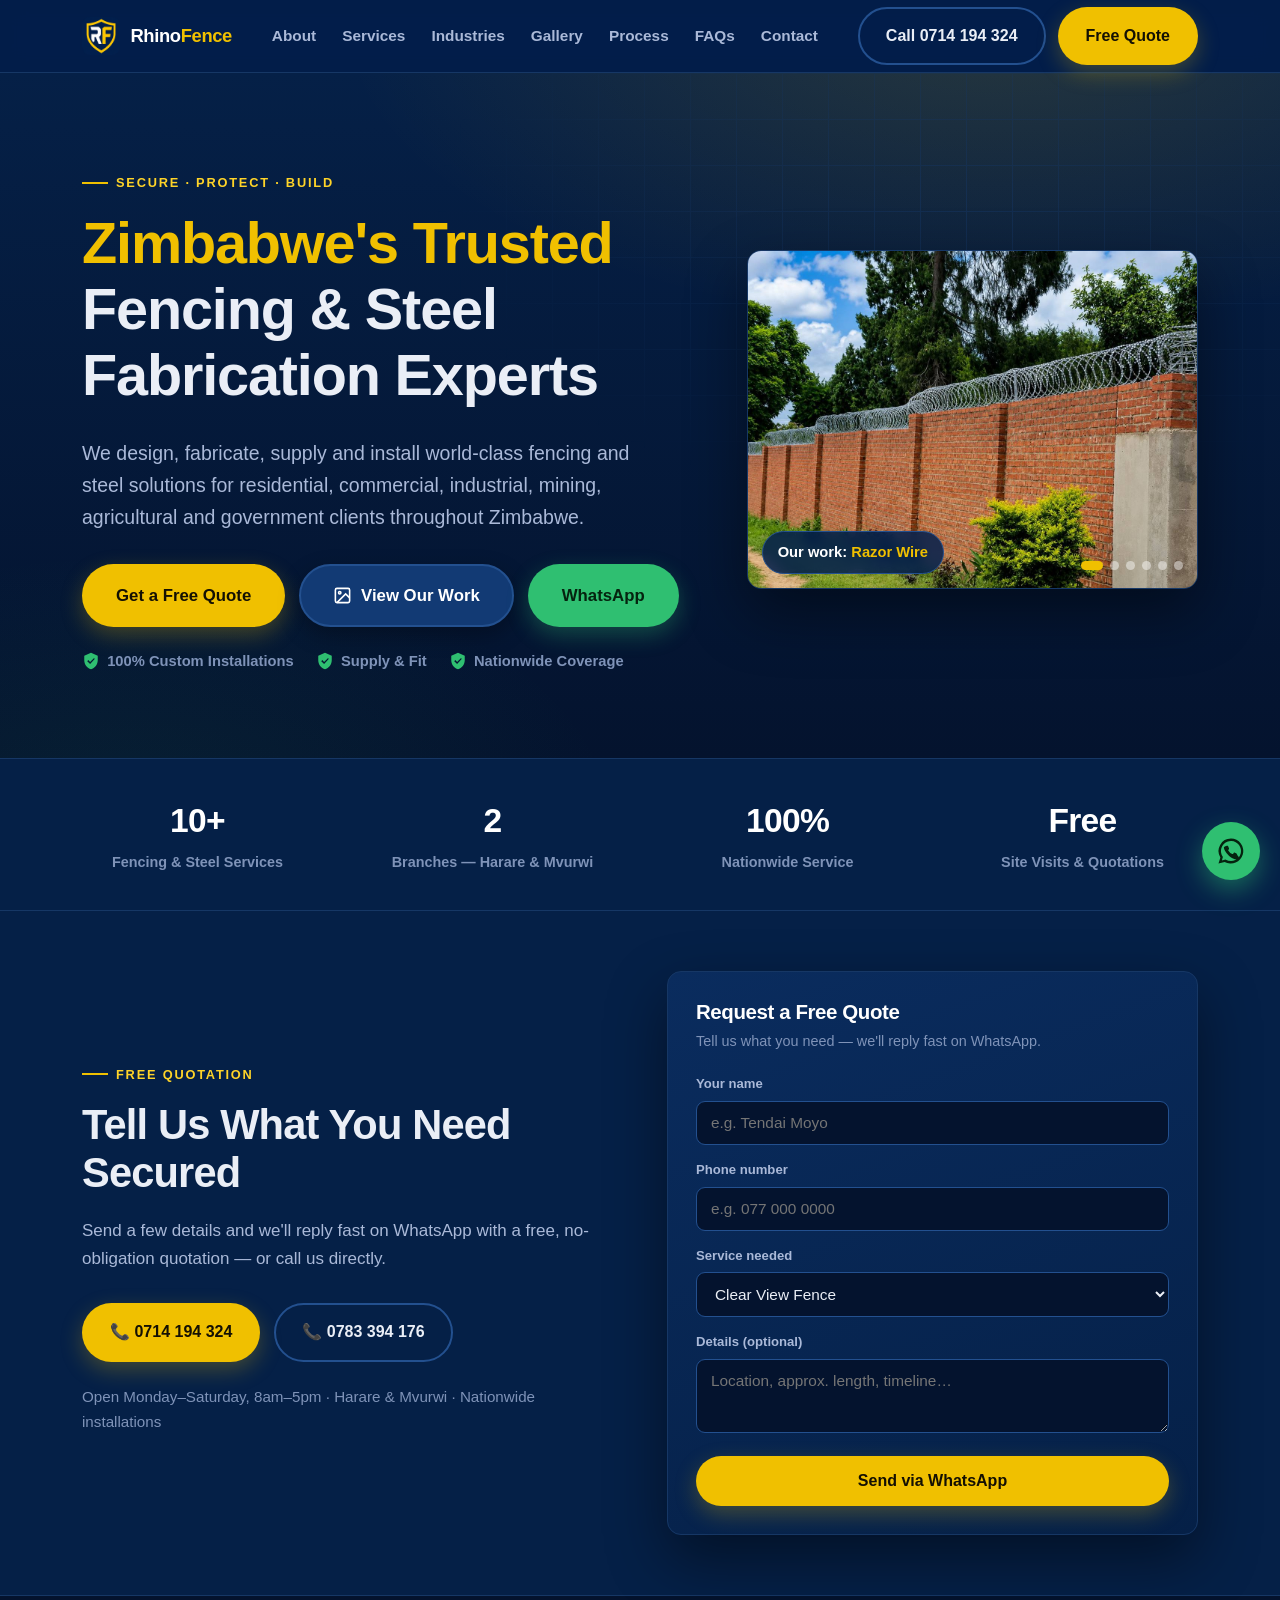
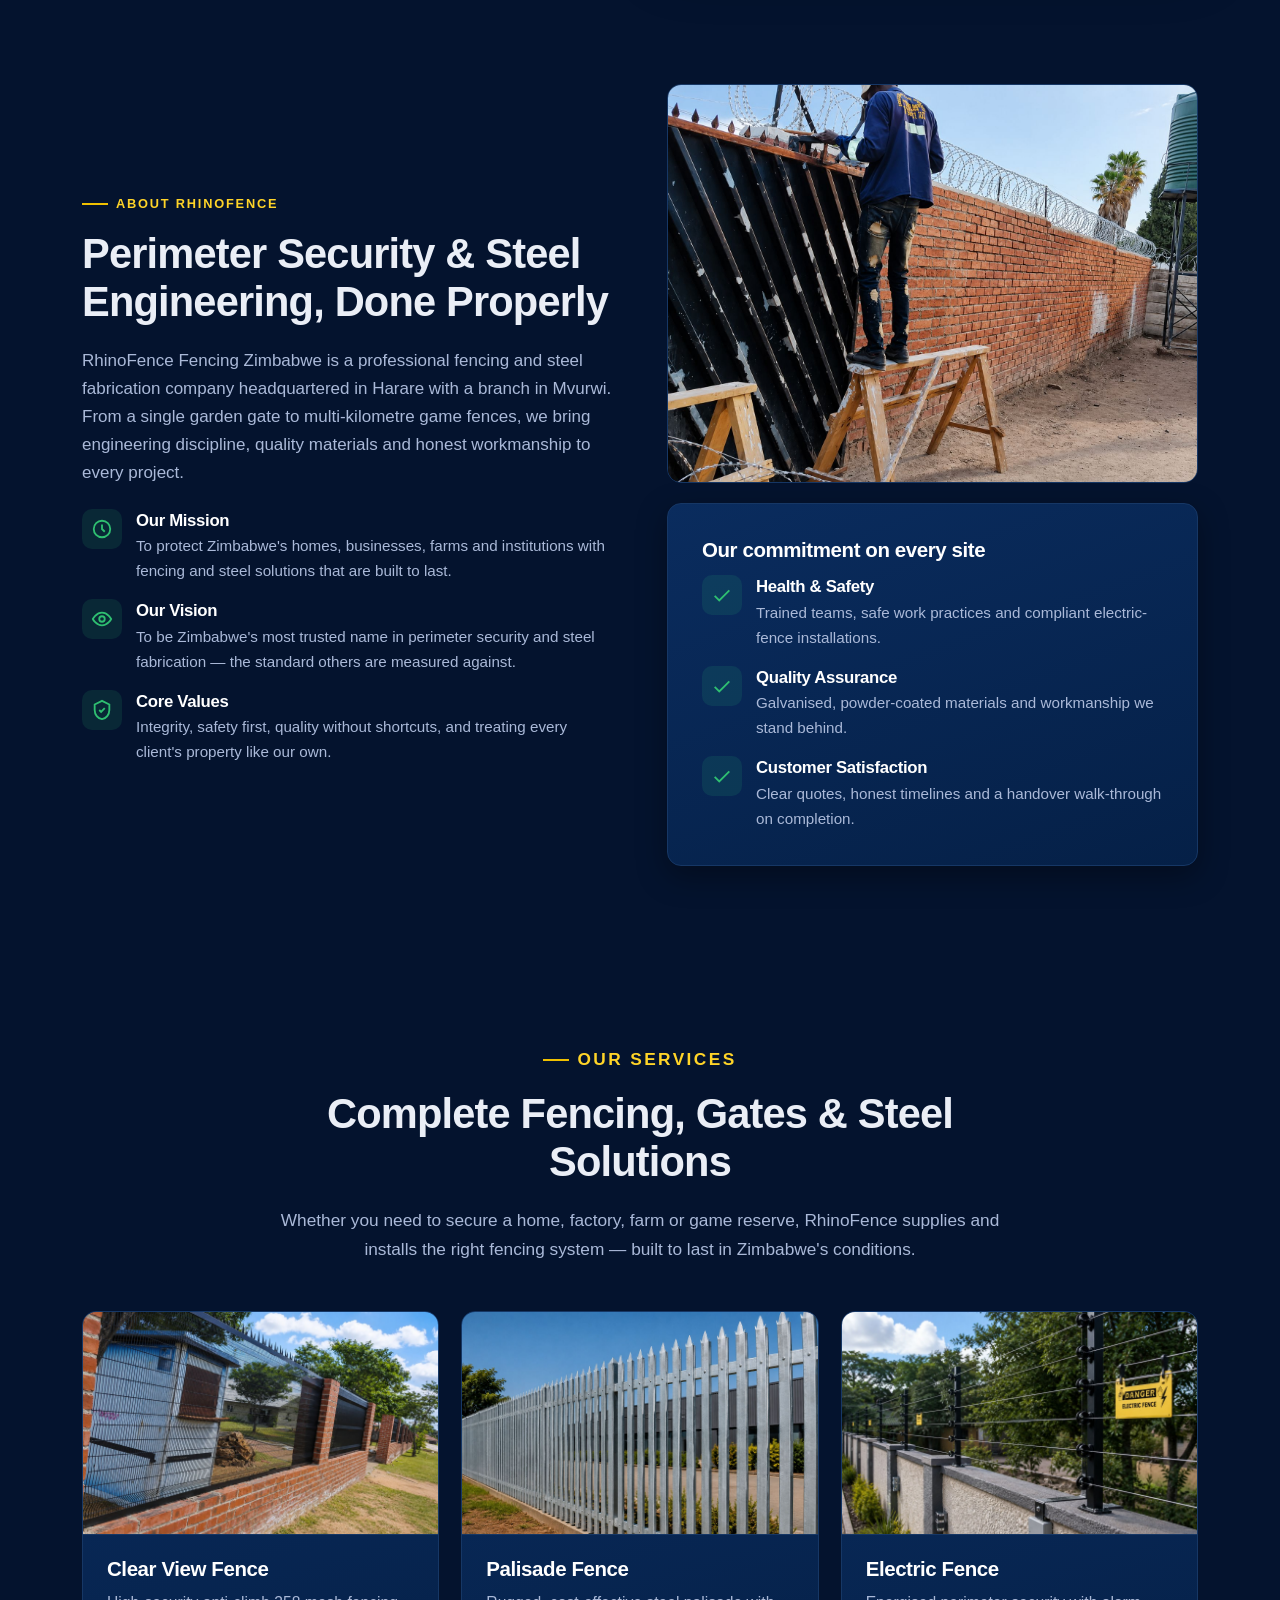
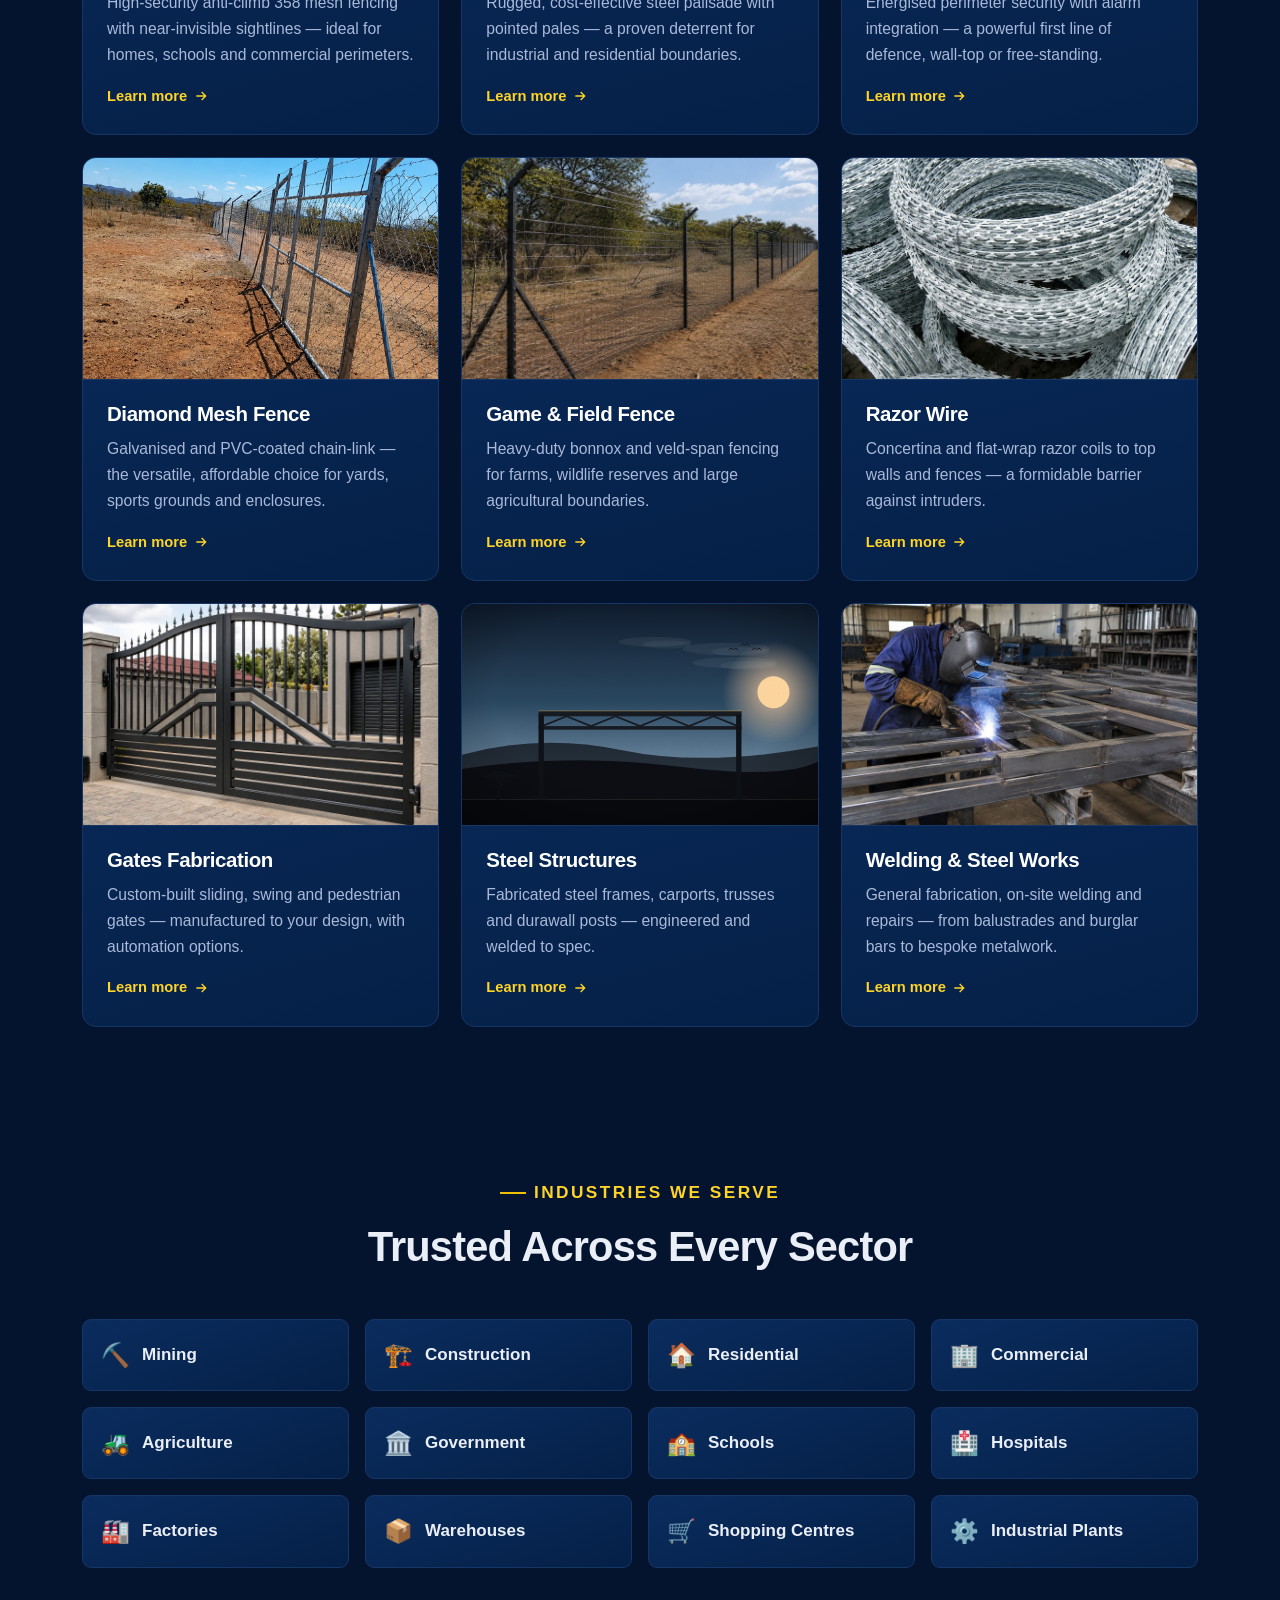
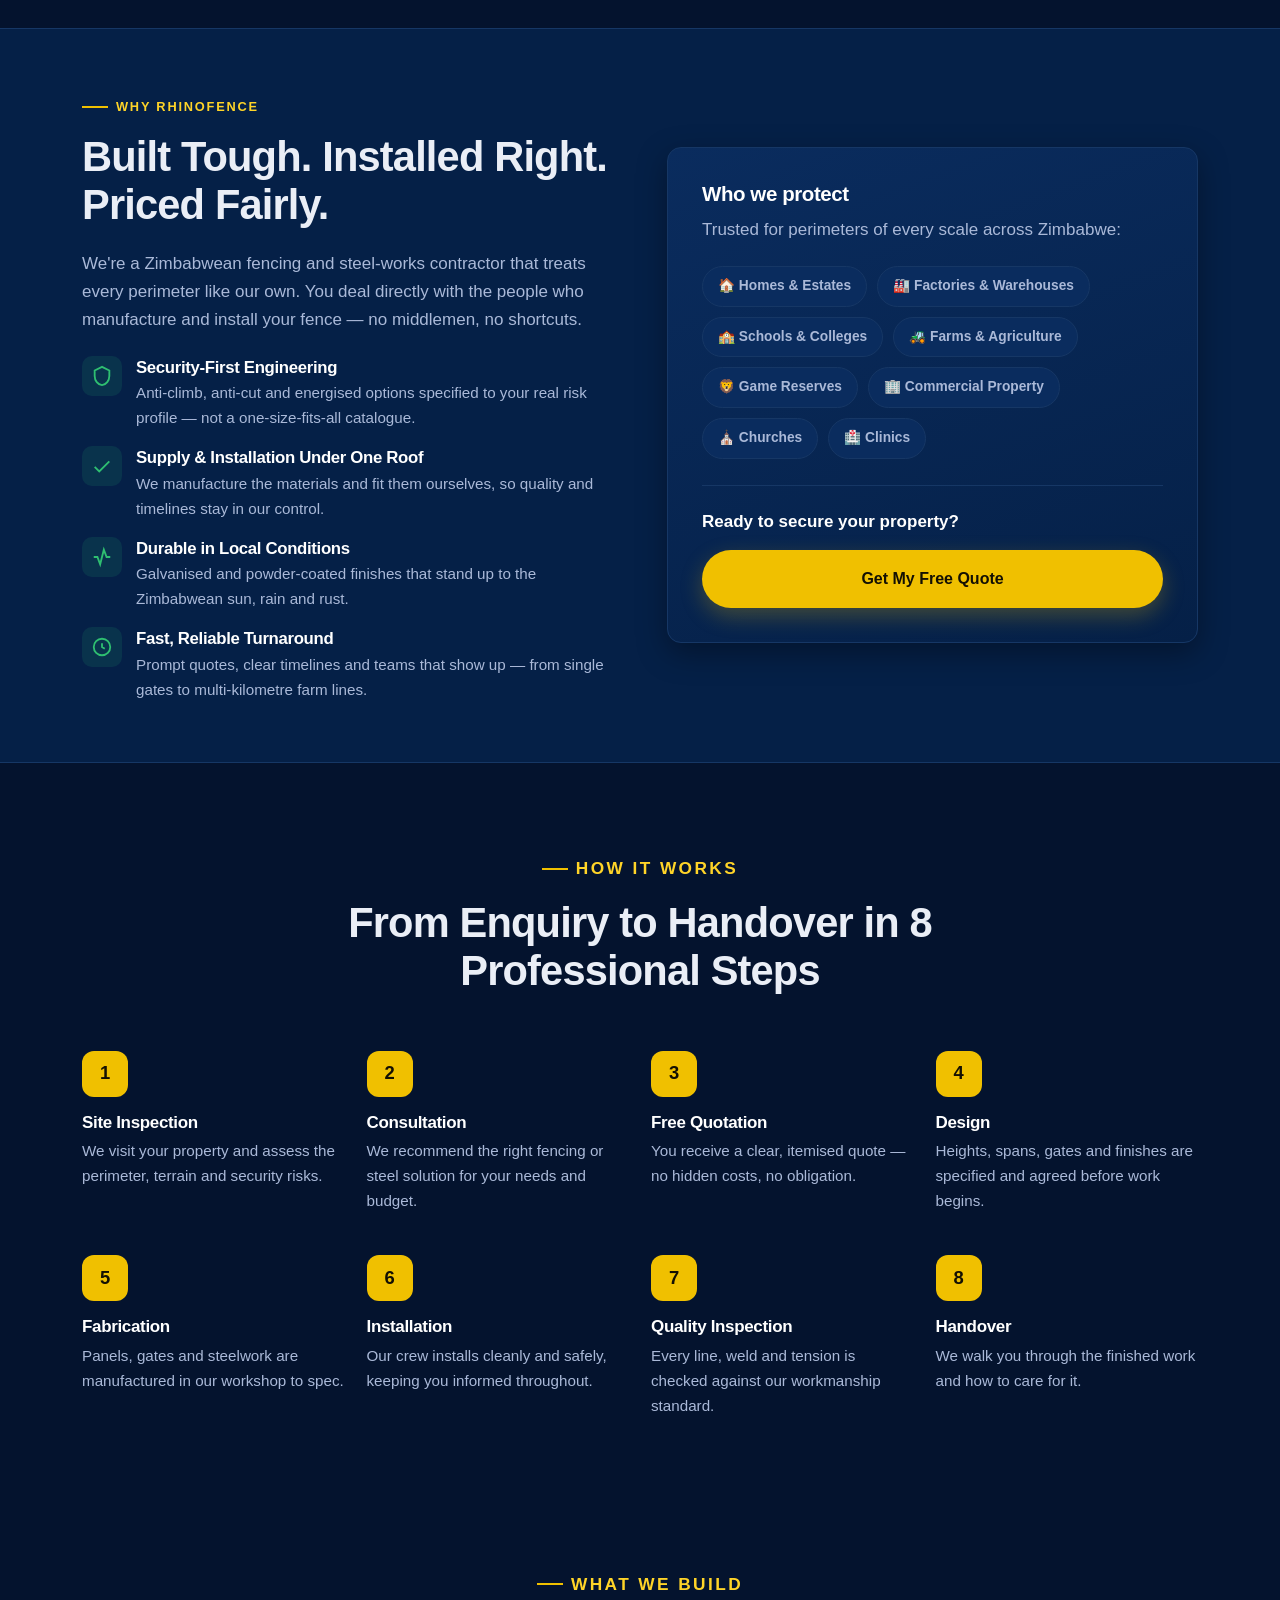
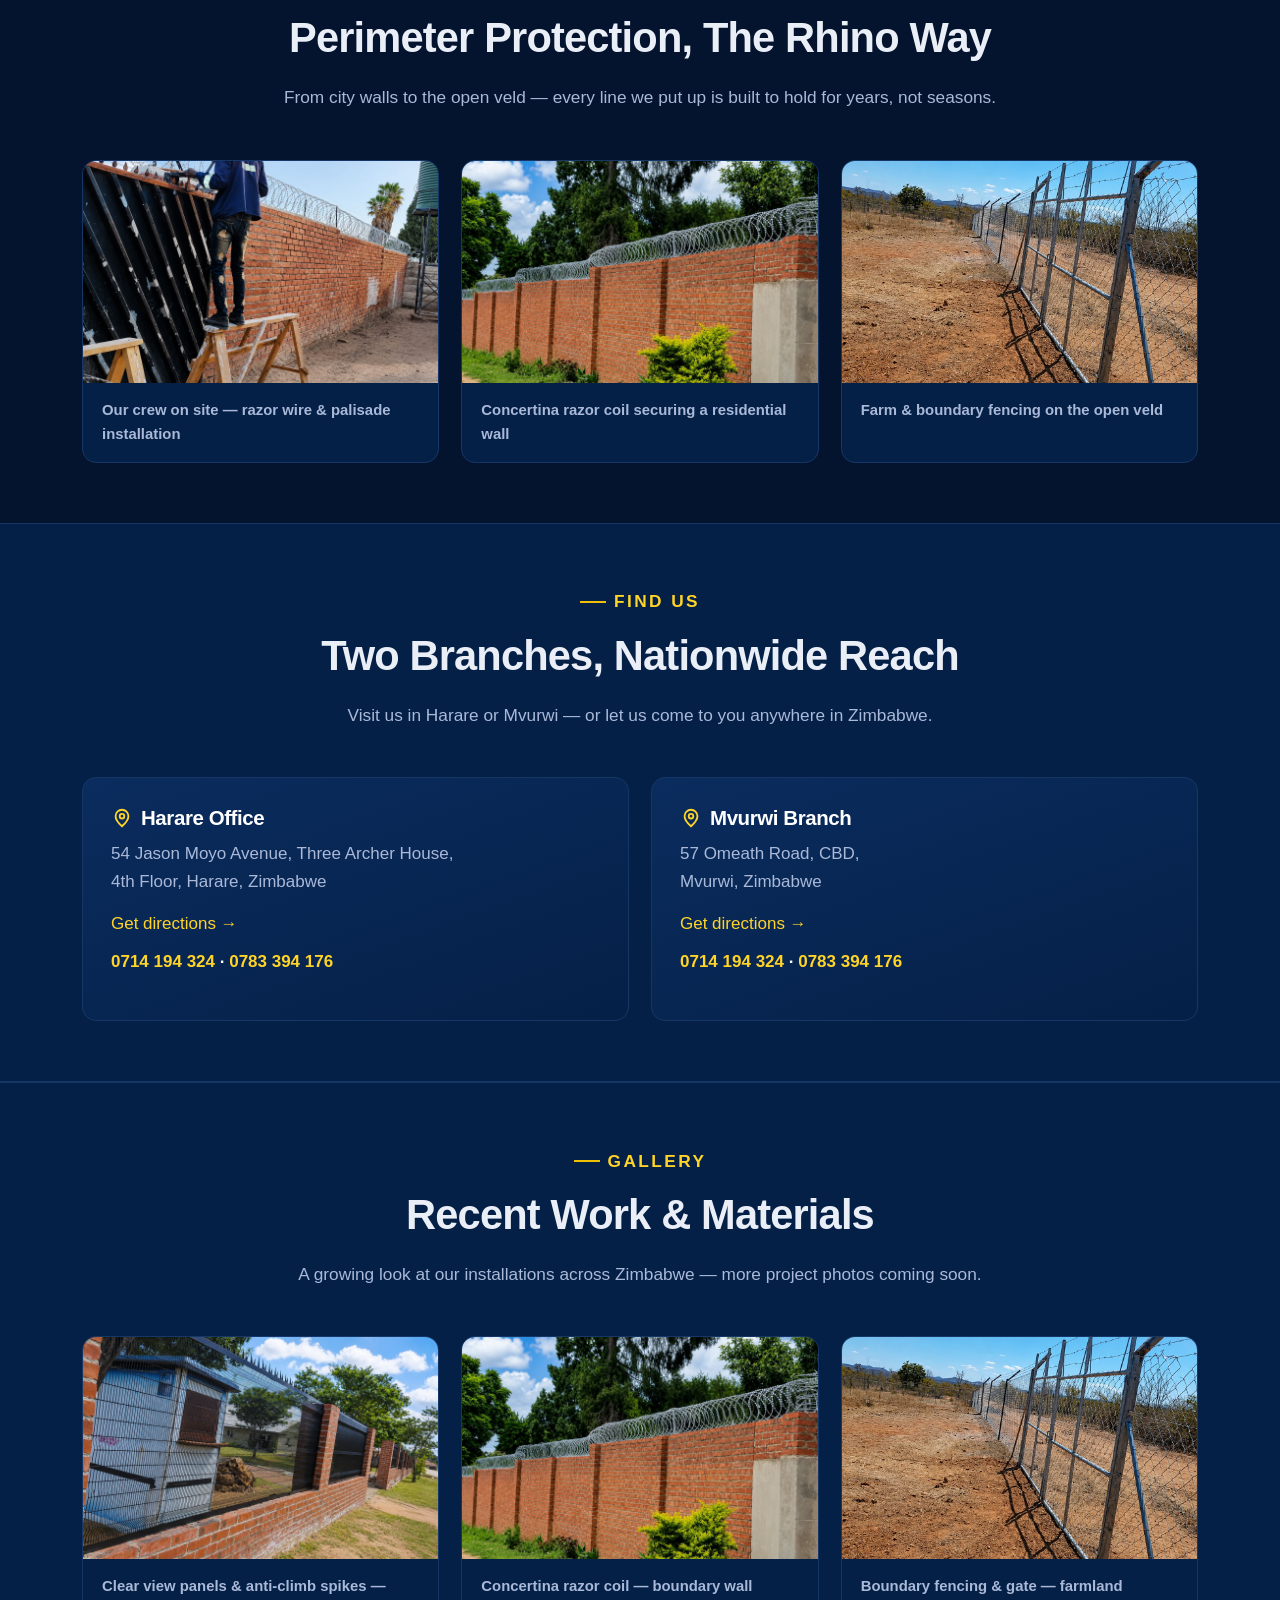
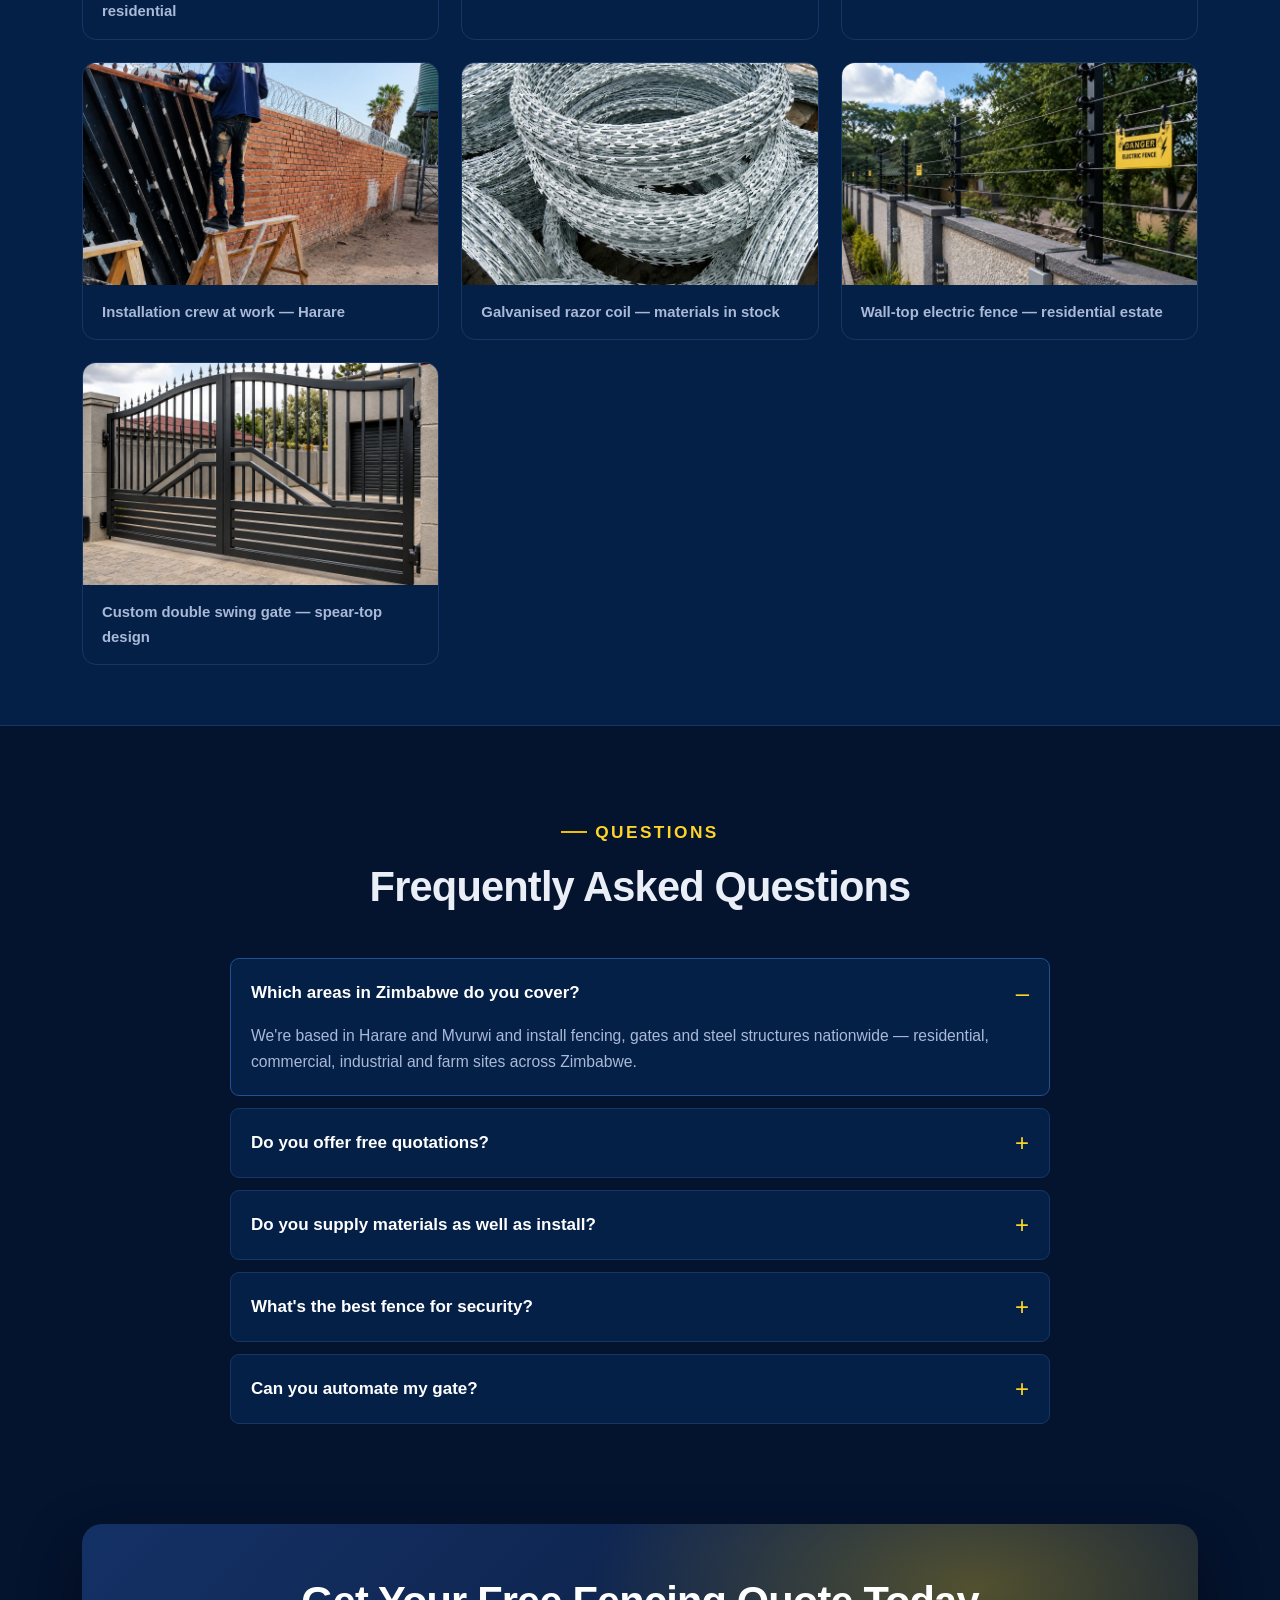
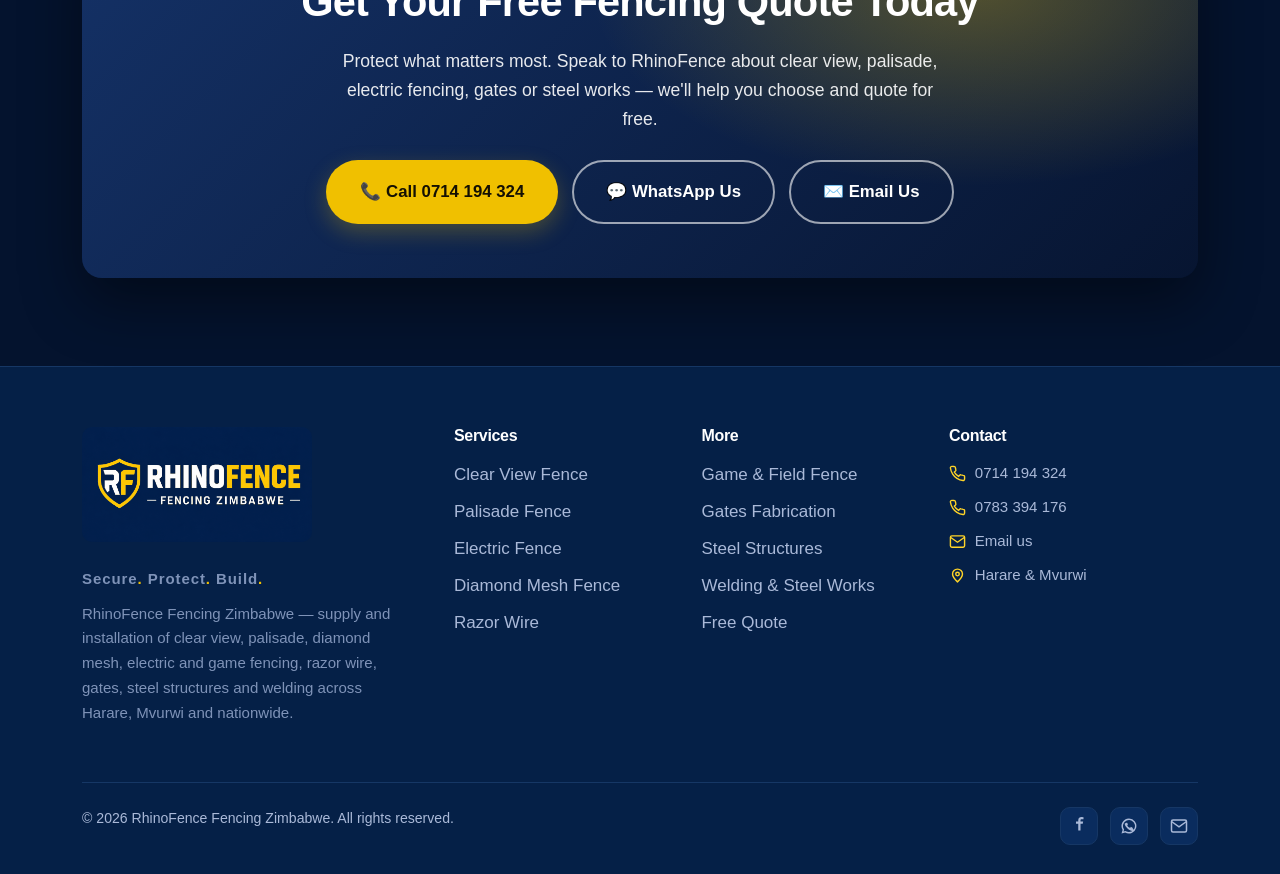
==== index.html @ a5e6a62c "Add Google Search Console verification meta tag Added Google Search Console verification meta tag." ====
<!DOCTYPE html>
<html lang="en">
<head>
<meta charset="utf-8">
<meta name="viewport" content="width=device-width, initial-scale=1">
  <!-- Google Search Console Verification -->
    <meta name="google-site-verification" content="VT709e-QjHFBOsOX7p2VowrBxHjDzdUEajk3Qvo1pLU" />
<meta name="theme-color" content="#081124">

<title>RhinoFence Fencing Zimbabwe | Clear View, Palisade &amp; Electric Fencing Harare</title>
<meta name="description" content="RhinoFence Fencing Zimbabwe supplies and installs clear view, palisade, diamond mesh, electric &amp; game fencing, razor wire, gates and steel structures in Harare, Mvurwi &amp; nationwide. Get a free quote — call 0714 194 324.">
<meta name="keywords" content="fencing Zimbabwe, clear view fence Harare, palisade fence, electric fence Zimbabwe, diamond mesh fence, razor wire, game fence, gates fabrication, steel structures, welding Harare, Mvurwi fencing">
<meta name="author" content="RhinoFence Fencing Zimbabwe">
<meta name="robots" content="index, follow, max-image-preview:large">
<link rel="canonical" href="https://rhinofencezimbabwe.co.zw/">

<!-- Open Graph -->
<meta property="og:type" content="website">
<meta property="og:site_name" content="RhinoFence Fencing Zimbabwe">
<meta property="og:title" content="RhinoFence Fencing Zimbabwe | Clear View, Palisade &amp; Electric Fencing">
<meta property="og:description" content="Durable, professionally installed fencing across Zimbabwe — clear view, palisade, diamond mesh, electric fences, razor wire, gates &amp; steel works. Free quotes.">
<meta property="og:url" content="https://rhinofencezimbabwe.co.zw/">
<meta property="og:locale" content="en_ZW">
<meta property="og:image" content="https://rhinofencezimbabwe.co.zw/assets/social-card.svg">
<meta property="og:image:alt" content="RhinoFence Fencing Zimbabwe">

<!-- Twitter -->
<meta name="twitter:card" content="summary_large_image">
<meta name="twitter:title" content="RhinoFence Fencing Zimbabwe">
<meta name="twitter:description" content="Clear view, palisade, diamond mesh, electric fencing, razor wire, gates &amp; steel structures. Harare · Mvurwi · Nationwide. Free quotes.">
<meta name="twitter:image" content="https://rhinofencezimbabwe.co.zw/assets/social-card.svg">

<link rel="icon" href="/assets/brand/icon-192.png" type="image/png">
<link rel="apple-touch-icon" href="/assets/brand/icon-192.png">
<link rel="preload" href="/assets/photos/hero/razor-wire-boundary-wall.jpg" as="image">
<link rel="manifest" href="/site.webmanifest">
<link rel="preload" href="/assets/styles.css?v=8" as="style">
<link rel="stylesheet" href="/assets/styles.css?v=8">

<!-- Structured data: LocalBusiness -->
<script type="application/ld+json">
{
  "@context": "https://schema.org",
  "@type": "GeneralContractor",
  "@id": "https://rhinofencezimbabwe.co.zw/#business",
  "name": "RhinoFence Fencing Zimbabwe",
  "alternateName": "RhinoFence Fencing & Steel Works",
  "url": "https://rhinofencezimbabwe.co.zw/",
  "image": "https://rhinofencezimbabwe.co.zw/assets/social-card.svg",
  "logo": "https://rhinofencezimbabwe.co.zw/assets/brand/logo-full.png",
  "description": "Fencing contractor supplying and installing clear view, palisade, diamond mesh, field, electric and game fencing, razor wire, gates, steel structures and welding across Zimbabwe.",
  "email": "rhinofencefencingzimbabwe01@gmail.com",
  "telephone": "+263714194324",
  "priceRange": "$$",
  "areaServed": [
    { "@type": "Country", "name": "Zimbabwe" },
    { "@type": "City", "name": "Harare" },
    { "@type": "City", "name": "Mvurwi" }
  ],
  "currenciesAccepted": "USD, ZWL",
  "sameAs": [ "https://www.facebook.com/share/1DCCPf2GQW/" ],
  "contactPoint": [{
    "@type": "ContactPoint",
    "telephone": "+263714194324",
    "contactType": "sales",
    "areaServed": "ZW",
    "availableLanguage": ["en", "sn"]
  }],
  "location": [
    {
      "@type": "Place",
      "name": "RhinoFence — Harare Office",
      "address": {
        "@type": "PostalAddress",
        "streetAddress": "54 Jason Moyo, Three Archer House, 4th Floor",
        "addressLocality": "Harare",
        "addressCountry": "ZW"
      }
    },
    {
      "@type": "Place",
      "name": "RhinoFence — Mvurwi Branch",
      "address": {
        "@type": "PostalAddress",
        "streetAddress": "57 Omeath Road, CBD",
        "addressLocality": "Mvurwi",
        "addressCountry": "ZW"
      }
    }
  ],
  "openingHoursSpecification": [{
    "@type": "OpeningHoursSpecification",
    "dayOfWeek": ["Monday","Tuesday","Wednesday","Thursday","Friday","Saturday"],
    "opens": "08:00",
    "closes": "17:00"
  }],
  "makesOffer": [
    { "@type": "Offer", "itemOffered": { "@type": "Service", "name": "Clear View Fence" } },
    { "@type": "Offer", "itemOffered": { "@type": "Service", "name": "Palisade Fence" } },
    { "@type": "Offer", "itemOffered": { "@type": "Service", "name": "Diamond Mesh Fence" } },
    { "@type": "Offer", "itemOffered": { "@type": "Service", "name": "Field Fence" } },
    { "@type": "Offer", "itemOffered": { "@type": "Service", "name": "Electric Fence" } },
    { "@type": "Offer", "itemOffered": { "@type": "Service", "name": "Gates Fabrication" } },
    { "@type": "Offer", "itemOffered": { "@type": "Service", "name": "Game Fence" } },
    { "@type": "Offer", "itemOffered": { "@type": "Service", "name": "Razor Wire" } },
    { "@type": "Offer", "itemOffered": { "@type": "Service", "name": "Steel Structures" } },
    { "@type": "Offer", "itemOffered": { "@type": "Service", "name": "Welding & Steel Works" } }
  ]
}
</script>
<!-- Structured data: FAQ -->
<script type="application/ld+json">
{
  "@context": "https://schema.org",
  "@type": "FAQPage",
  "mainEntity": [
    {
      "@type": "Question",
      "name": "Which areas in Zimbabwe does RhinoFence cover?",
      "acceptedAnswer": { "@type": "Answer", "text": "We are based in Harare and Mvurwi and install fencing, gates and steel structures nationwide across Zimbabwe, including residential, commercial, industrial and farm sites." }
    },
    {
      "@type": "Question",
      "name": "Do you offer free quotations?",
      "acceptedAnswer": { "@type": "Answer", "text": "Yes. We provide free, no-obligation site assessments and quotations. Call 0714 194 324 or 0783 394 176, or send your details through our online quote form and WhatsApp." }
    },
    {
      "@type": "Question",
      "name": "What types of fencing do you supply and install?",
      "acceptedAnswer": { "@type": "Answer", "text": "Clear view fencing, palisade fencing, diamond mesh, field fencing, electric fencing, game fencing and razor wire, plus custom gate fabrication, steel structures and general welding and steel works." }
    },
    {
      "@type": "Question",
      "name": "Do you both supply materials and install?",
      "acceptedAnswer": { "@type": "Answer", "text": "Yes. RhinoFence is a full-service contractor — we manufacture and supply fencing materials and gates, and our teams handle professional installation from start to finish." }
    }
  ]
}
</script>
</head>
<body>

<!-- ============ HEADER ============ -->
<header class="site-header">
  <div class="container nav">
    <a class="brand" href="/" aria-label="RhinoFence Fencing Zimbabwe home">
      <img src="/assets/brand/icon-192.png" width="38" height="38" alt="" aria-hidden="true">
      <span>Rhino<b>Fence</b></span>
    </a>
    <nav aria-label="Primary">
      <ul class="nav-links" id="menu">
        <li><a href="#about">About</a></li>
        <li><a href="#services">Services</a></li>
        <li><a href="#industries">Industries</a></li>
        <li><a href="#gallery">Gallery</a></li>
        <li><a href="#process">Process</a></li>
        <li><a href="#faq">FAQs</a></li>
        <li><a href="#contact">Contact</a></li>
      </ul>
    </nav>
    <div class="nav-cta">
      <a class="btn btn--ghost" href="tel:+263714194324">Call 0714 194 324</a>
      <a class="btn btn--primary" href="#quote">Free Quote</a>
      <button class="nav-toggle" aria-label="Toggle menu" aria-controls="menu" aria-expanded="false">
        <span></span><span></span><span></span>
      </button>
    </div>
  </div>
</header>

<main>
<!-- ============ HERO ============ -->
<section class="hero">
  <div class="container hero-grid">
    <div>
      <p class="eyebrow">Secure · Protect · Build</p>
      <h1><span>Zimbabwe's Trusted</span> Fencing &amp; Steel Fabrication Experts</h1>
      <p class="lead">We design, fabricate, supply and install world-class fencing and steel solutions for residential, commercial, industrial, mining, agricultural and government clients throughout Zimbabwe.</p>
      <div class="hero-cta">
        <a class="btn btn--primary btn--lg" href="#quote">Get a Free Quote</a>
        <a class="btn btn--blue btn--lg" href="#gallery"><svg viewBox="0 0 24 24" fill="none" stroke="currentColor" stroke-width="2"><rect x="3" y="3" width="18" height="18" rx="2"/><circle cx="8.5" cy="8.5" r="1.5"/><path d="m21 15-5-5L5 21"/></svg> View Our Work</a>
        <a class="btn btn--wa btn--lg" href="https://wa.me/263714194324" target="_blank" rel="noopener">WhatsApp</a>
      </div>
      <div class="hero-trust">
        <span><svg viewBox="0 0 24 24" fill="currentColor"><path d="M12 1 3 5v6c0 5.5 3.8 10.7 9 12 5.2-1.3 9-6.5 9-12V5l-9-4zm-1.2 15L7 12.2l1.4-1.4 2.4 2.4 5-5L17.2 9 10.8 16z"/></svg> 100% Custom Installations</span>
        <span><svg viewBox="0 0 24 24" fill="currentColor"><path d="M12 1 3 5v6c0 5.5 3.8 10.7 9 12 5.2-1.3 9-6.5 9-12V5l-9-4zm-1.2 15L7 12.2l1.4-1.4 2.4 2.4 5-5L17.2 9 10.8 16z"/></svg> Supply &amp; Fit</span>
        <span><svg viewBox="0 0 24 24" fill="currentColor"><path d="M12 1 3 5v6c0 5.5 3.8 10.7 9 12 5.2-1.3 9-6.5 9-12V5l-9-4zm-1.2 15L7 12.2l1.4-1.4 2.4 2.4 5-5L17.2 9 10.8 16z"/></svg> Nationwide Coverage</span>
      </div>
    </div>

    <div class="carousel" aria-label="Examples of our fencing and steel work">
      <img class="c-slide active" src="/assets/photos/hero/razor-wire-boundary-wall.jpg" alt="Concertina razor wire on a residential boundary wall" width="1200" height="900" data-label="Razor Wire">
      <img class="c-slide" src="/assets/photos/hero/clear-view-fence-wall.jpg" alt="Clear view anti-climb fence panels on a brick wall" width="1200" height="900" loading="lazy" data-label="Clear View Fence">
      <img class="c-slide" src="/assets/photos/hero/palisade-fence-industrial.jpg" alt="Galvanised steel palisade fence at an industrial site" width="1200" height="900" loading="lazy" data-label="Palisade Fence">
      <img class="c-slide" src="/assets/photos/hero/electric-fence-wall-top.jpg" alt="Wall-top electric fence with warning signage" width="1200" height="900" loading="lazy" data-label="Electric Fence">
      <img class="c-slide" src="/assets/photos/hero/game-fence-veld.jpg" alt="Game fence line across open bushland" width="1200" height="900" loading="lazy" data-label="Game Fence">
      <img class="c-slide" src="/assets/photos/hero/custom-steel-gate.jpg" alt="Custom fabricated double swing gate" width="1200" height="900" loading="lazy" data-label="Gates Fabrication">
      <span class="c-label">Our work: <b data-c-label>Razor Wire</b></span>
      <div class="c-dots" role="tablist" aria-label="Choose slide"></div>
    </div>
  </div>
</section>

<!-- ============ STATS ============ -->
<section class="stat-strip" aria-label="Company highlights">
  <div class="container stat-grid">
    <div class="stat"><b data-count="10" data-suffix="+">0+</b><span>Fencing &amp; Steel Services</span></div>
    <div class="stat"><b data-count="2">0</b><span>Branches — Harare &amp; Mvurwi</span></div>
    <div class="stat"><b data-count="100" data-suffix="%">0%</b><span>Nationwide Service</span></div>
    <div class="stat"><b>Free</b><span>Site Visits &amp; Quotations</span></div>
  </div>
</section>

<!-- ============ QUOTE ============ -->
<section class="section section--tight" id="quote" style="background:var(--steel-800);border-bottom:1px solid var(--line)">
  <div class="container split">
    <div>
      <p class="eyebrow">Free Quotation</p>
      <h2>Tell Us What You Need Secured</h2>
      <p>Send a few details and we'll reply fast on WhatsApp with a free, no-obligation quotation — or call us directly.</p>
      <div class="hero-cta">
        <a class="btn btn--primary" href="tel:+263714194324">📞 0714 194 324</a>
        <a class="btn btn--ghost" href="tel:+263783394176">📞 0783 394 176</a>
      </div>
      <p style="font-size:.95rem;color:var(--text-mute)">Open Monday–Saturday, 8am–5pm · Harare &amp; Mvurwi · Nationwide installations</p>
    </div>
    <aside class="hero-card">
      <h3>Request a Free Quote</h3>
      <p class="muted">Tell us what you need — we'll reply fast on WhatsApp.</p>
      <form id="quote-form">
        <div class="quote-field">
          <label for="q-name">Your name</label>
          <input id="q-name" name="name" type="text" autocomplete="name" placeholder="e.g. Tendai Moyo" required>
        </div>
        <div class="quote-field">
          <label for="q-phone">Phone number</label>
          <input id="q-phone" name="phone" type="tel" autocomplete="tel" placeholder="e.g. 077 000 0000" required>
        </div>
        <div class="quote-field">
          <label for="q-service">Service needed</label>
          <select id="q-service" name="service">
            <option>Clear View Fence</option>
            <option>Palisade Fence</option>
            <option>Diamond Mesh Fence</option>
            <option>Field Fence</option>
            <option>Electric Fence</option>
            <option>Gates Fabrication</option>
            <option>Game Fence</option>
            <option>Razor Wire</option>
            <option>Steel Structures</option>
            <option>Welding &amp; Steel Works</option>
          </select>
        </div>
        <div class="quote-field">
          <label for="q-detail">Details (optional)</label>
          <textarea id="q-detail" name="detail" placeholder="Location, approx. length, timeline…"></textarea>
        </div>
        <button class="btn btn--primary" type="submit" style="width:100%">Send via WhatsApp</button>
      </form>
    </aside>
  </div>
</section>

<!-- ============ ABOUT ============ -->
<section class="section" id="about">
  <div class="container split">
    <div>
      <p class="eyebrow">About RhinoFence</p>
      <h2>Perimeter Security &amp; Steel Engineering, Done Properly</h2>
      <p>RhinoFence Fencing Zimbabwe is a professional fencing and steel fabrication company headquartered in Harare with a branch in Mvurwi. From a single garden gate to multi-kilometre game fences, we bring engineering discipline, quality materials and honest workmanship to every project.</p>
      <ul class="feature-list">
        <li>
          <span class="fico"><svg viewBox="0 0 24 24" fill="none" stroke="currentColor" stroke-width="2"><circle cx="12" cy="12" r="9"/><path d="M12 7v5l3 3"/></svg></span>
          <div><h4>Our Mission</h4><p>To protect Zimbabwe's homes, businesses, farms and institutions with fencing and steel solutions that are built to last.</p></div>
        </li>
        <li>
          <span class="fico"><svg viewBox="0 0 24 24" fill="none" stroke="currentColor" stroke-width="2"><path d="M2 12s3.5-7 10-7 10 7 10 7-3.5 7-10 7-10-7-10-7z"/><circle cx="12" cy="12" r="3"/></svg></span>
          <div><h4>Our Vision</h4><p>To be Zimbabwe's most trusted name in perimeter security and steel fabrication — the standard others are measured against.</p></div>
        </li>
        <li>
          <span class="fico"><svg viewBox="0 0 24 24" fill="none" stroke="currentColor" stroke-width="2"><path d="M12 2 4 6v6c0 5 3.4 9.4 8 10 4.6-.6 8-5 8-10V6z"/><path d="m9 12 2 2 4-4"/></svg></span>
          <div><h4>Core Values</h4><p>Integrity, safety first, quality without shortcuts, and treating every client's property like our own.</p></div>
        </li>
      </ul>
    </div>
    <div>
      <figure style="margin:0 0 20px;border:1px solid var(--line);border-radius:var(--radius);overflow:hidden">
        <img src="/assets/photos/razor-wire-installation-crew.jpg" alt="RhinoFence technicians installing security fencing on site" width="800" height="600" loading="lazy">
      </figure>
      <div class="panel">
        <h3 style="color:var(--white)">Our commitment on every site</h3>
        <ul class="feature-list" style="margin-top:14px">
          <li><span class="fico"><svg viewBox="0 0 24 24" fill="none" stroke="currentColor" stroke-width="2"><path d="M20 7 9 18l-5-5"/></svg></span><div><h4>Health &amp; Safety</h4><p>Trained teams, safe work practices and compliant electric-fence installations.</p></div></li>
          <li><span class="fico"><svg viewBox="0 0 24 24" fill="none" stroke="currentColor" stroke-width="2"><path d="M20 7 9 18l-5-5"/></svg></span><div><h4>Quality Assurance</h4><p>Galvanised, powder-coated materials and workmanship we stand behind.</p></div></li>
          <li><span class="fico"><svg viewBox="0 0 24 24" fill="none" stroke="currentColor" stroke-width="2"><path d="M20 7 9 18l-5-5"/></svg></span><div><h4>Customer Satisfaction</h4><p>Clear quotes, honest timelines and a handover walk-through on completion.</p></div></li>
        </ul>
      </div>
    </div>
  </div>
</section>

<!-- ============ SERVICES ============ -->
<section class="section" id="services">
  <div class="container">
    <div class="section-head center">
      <p class="eyebrow" style="justify-content:center">Our Services</p>
      <h2>Complete Fencing, Gates &amp; Steel Solutions</h2>
      <p>Whether you need to secure a home, factory, farm or game reserve, RhinoFence supplies and installs the right fencing system — built to last in Zimbabwe's conditions.</p>
    </div>

    <div class="grid grid--3">
      <!-- Clear View -->
      <article class="card card--media">
        <img class="card-img" src="/assets/photos/clear-view-fence-wall.jpg" alt="Clear view anti-climb mesh fence installed on a brick wall by RhinoFence" width="800" height="500" loading="lazy">
        <div class="card-body">
        <h3><a href="/services/clear-view-fence.html">Clear View Fence</a></h3>
        <p>High-security anti-climb 358 mesh fencing with near-invisible sightlines — ideal for homes, schools and commercial perimeters.</p>
        <a class="more" href="/services/clear-view-fence.html">Learn more <svg viewBox="0 0 24 24" fill="none" stroke="currentColor" stroke-width="2"><path d="M5 12h14M13 6l6 6-6 6"/></svg></a>
        </div>
      </article>
      <!-- Palisade -->
      <article class="card card--media">
        <img class="card-img" src="/assets/photos/palisade-fence-industrial.jpg" alt="Galvanised steel palisade fencing with spiked pales at an industrial property" width="800" height="500" loading="lazy">
        <div class="card-body">
        <h3><a href="/services/palisade-fence.html">Palisade Fence</a></h3>
        <p>Rugged, cost-effective steel palisade with pointed pales — a proven deterrent for industrial and residential boundaries.</p>
        <a class="more" href="/services/palisade-fence.html">Learn more <svg viewBox="0 0 24 24" fill="none" stroke="currentColor" stroke-width="2"><path d="M5 12h14M13 6l6 6-6 6"/></svg></a>
        </div>
      </article>
      <!-- Electric -->
      <article class="card card--media">
        <img class="card-img" src="/assets/photos/electric-fence-wall-top.jpg" alt="Wall-top electric fence with danger signage installed on a boundary wall" width="800" height="500" loading="lazy">
        <div class="card-body">
        <h3><a href="/services/electric-fence.html">Electric Fence</a></h3>
        <p>Energised perimeter security with alarm integration — a powerful first line of defence, wall-top or free-standing.</p>
        <a class="more" href="/services/electric-fence.html">Learn more <svg viewBox="0 0 24 24" fill="none" stroke="currentColor" stroke-width="2"><path d="M5 12h14M13 6l6 6-6 6"/></svg></a>
        </div>
      </article>
      <!-- Diamond Mesh -->
      <article class="card card--media">
        <img class="card-img" src="/assets/photos/farm-fence-gate-veld.jpg" alt="Diamond mesh fence line and gate installed on a Zimbabwean farm" width="800" height="500" loading="lazy">
        <div class="card-body">
        <h3><a href="/services/diamond-mesh-fence.html">Diamond Mesh Fence</a></h3>
        <p>Galvanised and PVC-coated chain-link — the versatile, affordable choice for yards, sports grounds and enclosures.</p>
        <a class="more" href="/services/diamond-mesh-fence.html">Learn more <svg viewBox="0 0 24 24" fill="none" stroke="currentColor" stroke-width="2"><path d="M5 12h14M13 6l6 6-6 6"/></svg></a>
        </div>
      </article>
      <!-- Game / Field -->
      <article class="card card--media">
        <img class="card-img" src="/assets/photos/game-fence-veld.jpg" alt="Game fence with electric offset wires protecting bushland" width="800" height="500" loading="lazy">
        <div class="card-body">
        <h3><a href="/services/game-field-fence.html">Game &amp; Field Fence</a></h3>
        <p>Heavy-duty bonnox and veld-span fencing for farms, wildlife reserves and large agricultural boundaries.</p>
        <a class="more" href="/services/game-field-fence.html">Learn more <svg viewBox="0 0 24 24" fill="none" stroke="currentColor" stroke-width="2"><path d="M5 12h14M13 6l6 6-6 6"/></svg></a>
        </div>
      </article>
      <!-- Razor Wire -->
      <article class="card card--media">
        <img class="card-img" src="/assets/photos/razor-wire-coils.jpg" alt="Galvanised concertina razor wire coils supplied by RhinoFence" width="800" height="500" loading="lazy">
        <div class="card-body">
        <h3><a href="/services/razor-wire.html">Razor Wire</a></h3>
        <p>Concertina and flat-wrap razor coils to top walls and fences — a formidable barrier against intruders.</p>
        <a class="more" href="/services/razor-wire.html">Learn more <svg viewBox="0 0 24 24" fill="none" stroke="currentColor" stroke-width="2"><path d="M5 12h14M13 6l6 6-6 6"/></svg></a>
        </div>
      </article>
      <!-- Gates -->
      <article class="card card--media">
        <img class="card-img" src="/assets/photos/custom-steel-gate.jpg" alt="Custom fabricated double swing gate with spear tops" width="800" height="500" loading="lazy">
        <div class="card-body">
        <h3><a href="/services/gates-fabrication.html">Gates Fabrication</a></h3>
        <p>Custom-built sliding, swing and pedestrian gates — manufactured to your design, with automation options.</p>
        <a class="more" href="/services/gates-fabrication.html">Learn more <svg viewBox="0 0 24 24" fill="none" stroke="currentColor" stroke-width="2"><path d="M5 12h14M13 6l6 6-6 6"/></svg></a>
        </div>
      </article>
      <!-- Steel Structures -->
      <article class="card card--media">
        <img class="card-img" src="/assets/img/scene-steel-structures.svg" alt="Steel truss structure — illustration" width="800" height="500" loading="lazy">
        <div class="card-body">
        <h3><a href="/services/steel-structures.html">Steel Structures</a></h3>
        <p>Fabricated steel frames, carports, trusses and durawall posts — engineered and welded to spec.</p>
        <a class="more" href="/services/steel-structures.html">Learn more <svg viewBox="0 0 24 24" fill="none" stroke="currentColor" stroke-width="2"><path d="M5 12h14M13 6l6 6-6 6"/></svg></a>
        </div>
      </article>
      <!-- Welding -->
      <article class="card card--media">
        <img class="card-img" src="/assets/photos/welding-workshop.jpg" alt="RhinoFence welder fabricating steel gate frames in the workshop" width="800" height="500" loading="lazy">
        <div class="card-body">
        <h3><a href="/services/welding-steel-works.html">Welding &amp; Steel Works</a></h3>
        <p>General fabrication, on-site welding and repairs — from balustrades and burglar bars to bespoke metalwork.</p>
        <a class="more" href="/services/welding-steel-works.html">Learn more <svg viewBox="0 0 24 24" fill="none" stroke="currentColor" stroke-width="2"><path d="M5 12h14M13 6l6 6-6 6"/></svg></a>
        </div>
      </article>
    </div>
  </div>
</section>

<!-- ============ INDUSTRIES ============ -->
<section class="section section--tight" id="industries">
  <div class="container">
    <div class="section-head center">
      <p class="eyebrow" style="justify-content:center">Industries We Serve</p>
      <h2>Trusted Across Every Sector</h2>
    </div>
    <div class="ind-grid">
      <div class="ind"><span class="emoji">⛏️</span> Mining</div>
      <div class="ind"><span class="emoji">🏗️</span> Construction</div>
      <div class="ind"><span class="emoji">🏠</span> Residential</div>
      <div class="ind"><span class="emoji">🏢</span> Commercial</div>
      <div class="ind"><span class="emoji">🚜</span> Agriculture</div>
      <div class="ind"><span class="emoji">🏛️</span> Government</div>
      <div class="ind"><span class="emoji">🏫</span> Schools</div>
      <div class="ind"><span class="emoji">🏥</span> Hospitals</div>
      <div class="ind"><span class="emoji">🏭</span> Factories</div>
      <div class="ind"><span class="emoji">📦</span> Warehouses</div>
      <div class="ind"><span class="emoji">🛒</span> Shopping Centres</div>
      <div class="ind"><span class="emoji">⚙️</span> Industrial Plants</div>
    </div>
  </div>
</section>

<!-- ============ WHY US ============ -->
<section class="section section--tight" id="why" style="background:var(--steel-800);border-top:1px solid var(--line);border-bottom:1px solid var(--line)">
  <div class="container split">
    <div>
      <p class="eyebrow">Why RhinoFence</p>
      <h2>Built Tough. Installed Right. Priced Fairly.</h2>
      <p>We're a Zimbabwean fencing and steel-works contractor that treats every perimeter like our own. You deal directly with the people who manufacture and install your fence — no middlemen, no shortcuts.</p>
      <ul class="feature-list">
        <li>
          <span class="fico"><svg viewBox="0 0 24 24" fill="none" stroke="currentColor" stroke-width="2"><path d="M12 2 4 6v6c0 5 3.4 9.4 8 10 4.6-.6 8-5 8-10V6z"/></svg></span>
          <div><h4>Security-First Engineering</h4><p>Anti-climb, anti-cut and energised options specified to your real risk profile — not a one-size-fits-all catalogue.</p></div>
        </li>
        <li>
          <span class="fico"><svg viewBox="0 0 24 24" fill="none" stroke="currentColor" stroke-width="2"><path d="M20 7 9 18l-5-5"/></svg></span>
          <div><h4>Supply &amp; Installation Under One Roof</h4><p>We manufacture the materials and fit them ourselves, so quality and timelines stay in our control.</p></div>
        </li>
        <li>
          <span class="fico"><svg viewBox="0 0 24 24" fill="none" stroke="currentColor" stroke-width="2"><path d="M3 12h4l3 8 4-16 3 8h4"/></svg></span>
          <div><h4>Durable in Local Conditions</h4><p>Galvanised and powder-coated finishes that stand up to the Zimbabwean sun, rain and rust.</p></div>
        </li>
        <li>
          <span class="fico"><svg viewBox="0 0 24 24" fill="none" stroke="currentColor" stroke-width="2"><path d="M12 8v4l3 2M12 3a9 9 0 1 0 0 18 9 9 0 0 0 0-18z"/></svg></span>
          <div><h4>Fast, Reliable Turnaround</h4><p>Prompt quotes, clear timelines and teams that show up — from single gates to multi-kilometre farm lines.</p></div>
        </li>
      </ul>
    </div>
    <div class="panel">
      <h3 style="color:var(--white)">Who we protect</h3>
      <p>Trusted for perimeters of every scale across Zimbabwe:</p>
      <div class="chips">
        <span class="chip">🏠 Homes &amp; Estates</span>
        <span class="chip">🏭 Factories &amp; Warehouses</span>
        <span class="chip">🏫 Schools &amp; Colleges</span>
        <span class="chip">🚜 Farms &amp; Agriculture</span>
        <span class="chip">🦁 Game Reserves</span>
        <span class="chip">🏢 Commercial Property</span>
        <span class="chip">⛪ Churches</span>
        <span class="chip">🏥 Clinics</span>
      </div>
      <div style="margin-top:26px;padding-top:22px;border-top:1px solid var(--line)">
        <p style="margin-bottom:14px"><strong style="color:var(--white)">Ready to secure your property?</strong></p>
        <a class="btn btn--primary" href="#quote" style="width:100%">Get My Free Quote</a>
      </div>
    </div>
  </div>
</section>

<!-- ============ PROCESS ============ -->
<section class="section" id="process">
  <div class="container">
    <div class="section-head center">
      <p class="eyebrow" style="justify-content:center">How It Works</p>
      <h2>From Enquiry to Handover in 8 Professional Steps</h2>
    </div>
    <div class="steps">
      <div class="step"><div class="num">1</div><h4>Site Inspection</h4><p>We visit your property and assess the perimeter, terrain and security risks.</p></div>
      <div class="step"><div class="num">2</div><h4>Consultation</h4><p>We recommend the right fencing or steel solution for your needs and budget.</p></div>
      <div class="step"><div class="num">3</div><h4>Free Quotation</h4><p>You receive a clear, itemised quote — no hidden costs, no obligation.</p></div>
      <div class="step"><div class="num">4</div><h4>Design</h4><p>Heights, spans, gates and finishes are specified and agreed before work begins.</p></div>
      <div class="step"><div class="num">5</div><h4>Fabrication</h4><p>Panels, gates and steelwork are manufactured in our workshop to spec.</p></div>
      <div class="step"><div class="num">6</div><h4>Installation</h4><p>Our crew installs cleanly and safely, keeping you informed throughout.</p></div>
      <div class="step"><div class="num">7</div><h4>Quality Inspection</h4><p>Every line, weld and tension is checked against our workmanship standard.</p></div>
      <div class="step"><div class="num">8</div><h4>Handover</h4><p>We walk you through the finished work and how to care for it.</p></div>
    </div>
  </div>
</section>

<!-- ============ SHOWCASE ============ -->
<section class="section section--tight" id="work">
  <div class="container">
    <div class="section-head center">
      <p class="eyebrow" style="justify-content:center">What We Build</p>
      <h2>Perimeter Protection, The Rhino Way</h2>
      <p>From city walls to the open veld — every line we put up is built to hold for years, not seasons.</p>
    </div>
    <div class="showcase-grid">
      <figure>
        <img src="/assets/photos/razor-wire-installation-crew.jpg" alt="RhinoFence crew installing razor wire and steel palisade on a boundary wall" width="800" height="600" loading="lazy">
        <figcaption>Our crew on site — razor wire &amp; palisade installation</figcaption>
      </figure>
      <figure>
        <img src="/assets/photos/razor-wire-boundary-wall.jpg" alt="Concertina razor wire installed along a residential brick boundary wall" width="800" height="600" loading="lazy">
        <figcaption>Concertina razor coil securing a residential wall</figcaption>
      </figure>
      <figure>
        <img src="/assets/photos/farm-fence-gate-veld.jpg" alt="Fence line and steel gate installed across open farmland in Zimbabwe" width="800" height="600" loading="lazy">
        <figcaption>Farm &amp; boundary fencing on the open veld</figcaption>
      </figure>
    </div>
  </div>
</section>

<!-- ============ LOCATIONS ============ -->
<section class="section section--tight" id="locations" style="background:var(--steel-800);border-top:1px solid var(--line);border-bottom:1px solid var(--line)">
  <div class="container">
    <div class="section-head center">
      <p class="eyebrow" style="justify-content:center">Find Us</p>
      <h2>Two Branches, Nationwide Reach</h2>
      <p>Visit us in Harare or Mvurwi — or let us come to you anywhere in Zimbabwe.</p>
    </div>
    <div class="loc-grid">
      <div class="loc">
        <h3><svg viewBox="0 0 24 24" fill="none" stroke="currentColor" stroke-width="2"><path d="M12 21s7-6.3 7-11a7 7 0 1 0-14 0c0 4.7 7 11 7 11z"/><circle cx="12" cy="10" r="2.5"/></svg> Harare Office</h3>
        <address>54 Jason Moyo Avenue, Three Archer House,<br>4th Floor, Harare, Zimbabwe</address>
        <p style="margin:0 0 10px"><a href="https://www.google.com/maps/search/?api=1&amp;query=Three+Anchor+House+54+Jason+Moyo+Avenue+Harare" target="_blank" rel="noopener">Get directions →</a></p>
        <p class="tel"><a href="tel:+263714194324">0714 194 324</a> · <a href="tel:+263783394176">0783 394 176</a></p>
      </div>
      <div class="loc">
        <h3><svg viewBox="0 0 24 24" fill="none" stroke="currentColor" stroke-width="2"><path d="M12 21s7-6.3 7-11a7 7 0 1 0-14 0c0 4.7 7 11 7 11z"/><circle cx="12" cy="10" r="2.5"/></svg> Mvurwi Branch</h3>
        <address>57 Omeath Road, CBD,<br>Mvurwi, Zimbabwe</address>
        <p style="margin:0 0 10px"><a href="https://www.google.com/maps/search/?api=1&amp;query=57+Omeath+Road+Mvurwi" target="_blank" rel="noopener">Get directions →</a></p>
        <p class="tel"><a href="tel:+263714194324">0714 194 324</a> · <a href="tel:+263783394176">0783 394 176</a></p>
      </div>
    </div>
  </div>
</section>


<!-- ============ GALLERY ============ -->
<section class="section section--tight" id="gallery" style="background:var(--steel-800);border-top:1px solid var(--line);border-bottom:1px solid var(--line)">
  <div class="container">
    <div class="section-head center">
      <p class="eyebrow" style="justify-content:center">Gallery</p>
      <h2>Recent Work &amp; Materials</h2>
      <p>A growing look at our installations across Zimbabwe — more project photos coming soon.</p>
    </div>
    <div class="showcase-grid">
      <figure>
        <img src="/assets/photos/clear-view-fence-wall.jpg" alt="Clear view anti-climb fence panels with spike topping on a residential wall" width="800" height="600" loading="lazy">
        <figcaption>Clear view panels &amp; anti-climb spikes — residential</figcaption>
      </figure>
      <figure>
        <img src="/assets/photos/razor-wire-boundary-wall.jpg" alt="Concertina razor wire coil along a brick boundary wall" width="800" height="600" loading="lazy">
        <figcaption>Concertina razor coil — boundary wall</figcaption>
      </figure>
      <figure>
        <img src="/assets/photos/farm-fence-gate-veld.jpg" alt="Wire fence line and steel gate across open farmland" width="800" height="600" loading="lazy">
        <figcaption>Boundary fencing &amp; gate — farmland</figcaption>
      </figure>
      <figure>
        <img src="/assets/photos/razor-wire-installation-crew.jpg" alt="RhinoFence crew installing razor wire and palisade on site" width="800" height="600" loading="lazy">
        <figcaption>Installation crew at work — Harare</figcaption>
      </figure>
      <figure>
        <img src="/assets/photos/razor-wire-coils.jpg" alt="Galvanised razor wire coils ready for installation" width="800" height="600" loading="lazy">
        <figcaption>Galvanised razor coil — materials in stock</figcaption>
      </figure>
      <figure>
        <img src="/assets/photos/electric-fence-wall-top.jpg" alt="Wall-top electric fence with warning signage" width="800" height="600" loading="lazy">
        <figcaption>Wall-top electric fence — residential estate</figcaption>
      </figure>
      <figure>
        <img src="/assets/photos/custom-steel-gate.jpg" alt="Custom fabricated double swing driveway gate" width="800" height="600" loading="lazy">
        <figcaption>Custom double swing gate — spear-top design</figcaption>
      </figure>
    </div>
  </div>
</section>

<!-- ============ FAQ ============ -->
<section class="section" id="faq">
  <div class="container">
    <div class="section-head center">
      <p class="eyebrow" style="justify-content:center">Questions</p>
      <h2>Frequently Asked Questions</h2>
    </div>
    <div class="faq">
      <details open>
        <summary>Which areas in Zimbabwe do you cover?</summary>
        <p>We're based in Harare and Mvurwi and install fencing, gates and steel structures nationwide — residential, commercial, industrial and farm sites across Zimbabwe.</p>
      </details>
      <details>
        <summary>Do you offer free quotations?</summary>
        <p>Yes. We provide free, no-obligation site assessments and quotes. Call <a href="tel:+263714194324">0714 194 324</a> or <a href="tel:+263783394176">0783 394 176</a>, or send the quote form and we'll reply on WhatsApp.</p>
      </details>
      <details>
        <summary>Do you supply materials as well as install?</summary>
        <p>We do both. RhinoFence manufactures and supplies fencing materials and gates, and our own teams handle the full installation — so quality and timelines stay under our control.</p>
      </details>
      <details>
        <summary>What's the best fence for security?</summary>
        <p>It depends on your site and budget. Clear view (358 anti-climb mesh) and palisade offer strong physical deterrence; add electric fencing and razor wire for an energised, alarmed layer. We'll recommend the right combination during your free assessment.</p>
      </details>
      <details>
        <summary>Can you automate my gate?</summary>
        <p>Yes. We fabricate custom sliding and swing gates and can fit automation with remote and keypad access. Just mention it when you request your quote.</p>
      </details>
    </div>
  </div>
</section>

<!-- ============ CTA + CONTACT ============ -->
<section class="section" id="contact" style="padding-top:0">
  <div class="container">
    <div class="cta-band">
      <h2>Get Your Free Fencing Quote Today</h2>
      <p>Protect what matters most. Speak to RhinoFence about clear view, palisade, electric fencing, gates or steel works — we'll help you choose and quote for free.</p>
      <div class="cta-actions">
        <a class="btn btn--primary btn--lg" href="tel:+263714194324">📞 Call 0714 194 324</a>
        <a class="btn btn--ghost btn--lg" href="https://wa.me/263714194324" target="_blank" rel="noopener">💬 WhatsApp Us</a>
        <a class="btn btn--ghost btn--lg" href="mailto:rhinofencefencingzimbabwe01@gmail.com">✉️ Email Us</a>
      </div>
    </div>
  </div>
</section>
</main>

<!-- ============ FOOTER ============ -->
<footer class="site-footer">
  <div class="container">
    <div class="foot-grid">
      <div class="foot-about">
        <a href="/" style="display:inline-block;margin-bottom:16px">
          <img src="/assets/brand/logo-full.png" width="230" height="115" alt="RhinoFence Fencing Zimbabwe" style="border-radius:10px">
        </a>
        <p class="motto" style="margin-bottom:10px">Secure<b>.</b> Protect<b>.</b> Build<b>.</b></p>
        <p>RhinoFence Fencing Zimbabwe — supply and installation of clear view, palisade, diamond mesh, electric and game fencing, razor wire, gates, steel structures and welding across Harare, Mvurwi and nationwide.</p>
      </div>
      <div>
        <h4>Services</h4>
        <ul>
          <li><a href="/services/clear-view-fence.html">Clear View Fence</a></li>
          <li><a href="/services/palisade-fence.html">Palisade Fence</a></li>
          <li><a href="/services/electric-fence.html">Electric Fence</a></li>
          <li><a href="/services/diamond-mesh-fence.html">Diamond Mesh Fence</a></li>
          <li><a href="/services/razor-wire.html">Razor Wire</a></li>
        </ul>
      </div>
      <div>
        <h4>More</h4>
        <ul>
          <li><a href="/services/game-field-fence.html">Game &amp; Field Fence</a></li>
          <li><a href="/services/gates-fabrication.html">Gates Fabrication</a></li>
          <li><a href="/services/steel-structures.html">Steel Structures</a></li>
          <li><a href="/services/welding-steel-works.html">Welding &amp; Steel Works</a></li>
          <li><a href="#quote">Free Quote</a></li>
        </ul>
      </div>
      <div>
        <h4>Contact</h4>
        <ul class="foot-contact">
          <li><svg viewBox="0 0 24 24" fill="none" stroke="currentColor" stroke-width="2"><path d="M22 16.9v3a2 2 0 0 1-2.2 2 19.8 19.8 0 0 1-8.6-3.1 19.5 19.5 0 0 1-6-6A19.8 19.8 0 0 1 2 4.2 2 2 0 0 1 4 2h3a2 2 0 0 1 2 1.7l.7 3a2 2 0 0 1-.5 1.9L7.6 10a16 16 0 0 0 6 6l1.4-1.6a2 2 0 0 1 1.9-.5l3 .7A2 2 0 0 1 22 16.9z"/></svg> <a href="tel:+263714194324">0714 194 324</a></li>
          <li><svg viewBox="0 0 24 24" fill="none" stroke="currentColor" stroke-width="2"><path d="M22 16.9v3a2 2 0 0 1-2.2 2 19.8 19.8 0 0 1-8.6-3.1 19.5 19.5 0 0 1-6-6A19.8 19.8 0 0 1 2 4.2 2 2 0 0 1 4 2h3a2 2 0 0 1 2 1.7l.7 3a2 2 0 0 1-.5 1.9L7.6 10a16 16 0 0 0 6 6l1.4-1.6a2 2 0 0 1 1.9-.5l3 .7A2 2 0 0 1 22 16.9z"/></svg> <a href="tel:+263783394176">0783 394 176</a></li>
          <li><svg viewBox="0 0 24 24" fill="none" stroke="currentColor" stroke-width="2"><rect x="2" y="4" width="20" height="16" rx="2"/><path d="m2 6 10 7L22 6"/></svg> <a href="mailto:rhinofencefencingzimbabwe01@gmail.com">Email us</a></li>
          <li><svg viewBox="0 0 24 24" fill="none" stroke="currentColor" stroke-width="2"><path d="M12 21s7-6.3 7-11a7 7 0 1 0-14 0c0 4.7 7 11 7 11z"/><circle cx="12" cy="10" r="2.5"/></svg> Harare &amp; Mvurwi</li>
        </ul>
      </div>
    </div>
    <div class="foot-bottom">
      <p>© <span data-year>2026</span> RhinoFence Fencing Zimbabwe. All rights reserved.</p>
      <div class="social">
        <a href="https://www.facebook.com/share/1DCCPf2GQW/" target="_blank" rel="noopener" aria-label="RhinoFence on Facebook">
          <svg viewBox="0 0 24 24" fill="currentColor"><path d="M14 9h3l.5-3H14V4.5c0-.9.3-1.5 1.6-1.5H18V.2A22 22 0 0 0 15.4 0C12.9 0 11 1.5 11 4.2V6H8v3h3v9h3z"/></svg>
        </a>
        <a href="https://wa.me/263714194324" target="_blank" rel="noopener" aria-label="RhinoFence on WhatsApp">
          <svg viewBox="0 0 24 24" fill="currentColor"><path d="M12 2a10 10 0 0 0-8.5 15.2L2 22l4.9-1.3A10 10 0 1 0 12 2zm0 18a8 8 0 0 1-4.1-1.1l-.3-.2-2.9.8.8-2.8-.2-.3A8 8 0 1 1 12 20zm4.4-6c-.2-.1-1.4-.7-1.6-.8s-.4-.1-.5.1-.6.8-.8 1-.3.2-.5 0a6.5 6.5 0 0 1-3.2-2.8c-.2-.4.2-.4.6-1.2.1-.2 0-.3 0-.5s-.5-1.3-.7-1.7-.4-.4-.5-.4h-.5a1 1 0 0 0-.7.3A3 3 0 0 0 6.3 9c0 1.8 1.3 3.5 1.5 3.7s2.6 4 6.3 5.4c.9.4 1.6.6 2.1.5.6-.1 1.4-.6 1.6-1.1s.2-1 .2-1.1-.2-.2-.5-.4z"/></svg>
        </a>
        <a href="mailto:rhinofencefencingzimbabwe01@gmail.com" aria-label="Email RhinoFence">
          <svg viewBox="0 0 24 24" fill="none" stroke="currentColor" stroke-width="2"><rect x="2" y="4" width="20" height="16" rx="2"/><path d="m2 6 10 7L22 6"/></svg>
        </a>
      </div>
    </div>
  </div>
</footer>

<a class="fab" href="https://wa.me/263714194324" target="_blank" rel="noopener" aria-label="Chat with RhinoFence on WhatsApp">
  <svg viewBox="0 0 24 24" fill="currentColor"><path d="M12 2a10 10 0 0 0-8.5 15.2L2 22l4.9-1.3A10 10 0 1 0 12 2zm0 18a8 8 0 0 1-4.1-1.1l-.3-.2-2.9.8.8-2.8-.2-.3A8 8 0 1 1 12 20zm4.4-6c-.2-.1-1.4-.7-1.6-.8s-.4-.1-.5.1-.6.8-.8 1-.3.2-.5 0a6.5 6.5 0 0 1-3.2-2.8c-.2-.4.2-.4.6-1.2.1-.2 0-.3 0-.5s-.5-1.3-.7-1.7-.4-.4-.5-.4h-.5a1 1 0 0 0-.7.3A3 3 0 0 0 6.3 9c0 1.8 1.3 3.5 1.5 3.7s2.6 4 6.3 5.4c.9.4 1.6.6 2.1.5.6-.1 1.4-.6 1.6-1.1s.2-1 .2-1.1-.2-.2-.5-.4z"/></svg>
</a>

<button class="to-top" aria-label="Back to top" title="Back to top">
  <svg viewBox="0 0 24 24" fill="none" stroke="currentColor" stroke-width="2"><path d="m18 15-6-6-6 6"/></svg>
</button>
<a class="call-fab" href="tel:+263714194324" aria-label="Call RhinoFence now">
  <svg viewBox="0 0 24 24" fill="none" stroke="currentColor" stroke-width="2"><path d="M22 16.9v3a2 2 0 0 1-2.2 2 19.8 19.8 0 0 1-8.6-3.1 19.5 19.5 0 0 1-6-6A19.8 19.8 0 0 1 2 4.2 2 2 0 0 1 4 2h3a2 2 0 0 1 2 1.7l.7 3a2 2 0 0 1-.5 1.9L7.6 10a16 16 0 0 0 6 6l1.4-1.6a2 2 0 0 1 1.9-.5l3 .7A2 2 0 0 1 22 16.9z"/></svg>
</a>
<script src="/assets/main.js?v=8" defer></script>
</body>
</html>
---- assets/styles.css ----
/* ==========================================================================
   RhinoFence Fencing Zimbabwe — Design System
   Lightweight, dependency-free, dark navy theme with brand gold accent (logo: #031f4d / #f0c000)
   ========================================================================== */

:root {
  /* Brand palette taken EXACTLY from the RhinoFence logo:
     navy #031f4d (header/surfaces hue), gold #f0c000 (accent) */
  --steel-900: #04132e;
  --steel-800: #052047;
  --steel-700: #0a2c5e;
  --steel-600: #123a74;
  --steel-500: #23508f;
  --line: #163765;
  --text: #eaeef6;
  --text-dim: #aab9d8;
  --text-mute: #7f93b8;
  --accent: #f0c000;      /* logo gold, exact */
  --accent-2: #ffd428;
  --accent-dark: #b38f00;
  --green: #2fbf71;       /* trust / go */
  --white: #ffffff;
  --radius: 14px;
  --radius-sm: 9px;
  --shadow: 0 10px 30px rgba(0, 0, 0, 0.35);
  --shadow-lg: 0 24px 60px rgba(0, 0, 0, 0.45);
  --maxw: 1160px;
  --font: -apple-system, BlinkMacSystemFont, "Segoe UI", Roboto, Helvetica,
    Arial, sans-serif, "Apple Color Emoji", "Segoe UI Emoji";
}

* { box-sizing: border-box; }

html { scroll-behavior: smooth; -webkit-text-size-adjust: 100%; }

body {
  margin: 0;
  font-family: var(--font);
  background: var(--steel-900);
  color: var(--text);
  line-height: 1.65;
  font-size: 17px;
  overflow-x: hidden;
}

img { max-width: 100%; height: auto; display: block; }

a { color: var(--accent-2); text-decoration: none; transition: color .15s ease; }
a:hover { color: var(--accent); }

h1, h2, h3, h4 { line-height: 1.15; margin: 0 0 .5em; font-weight: 800; letter-spacing: -0.02em; }
h1 { font-size: clamp(2.1rem, 5vw, 3.6rem); }
h2 { font-size: clamp(1.7rem, 3.5vw, 2.6rem); }
h3 { font-size: 1.28rem; }
p { margin: 0 0 1rem; color: var(--text-dim); }

.container { width: 100%; max-width: var(--maxw); margin: 0 auto; padding: 0 22px; }

.eyebrow {
  display: inline-flex; align-items: center; gap: .5rem;
  font-size: .8rem; font-weight: 700; letter-spacing: .14em;
  text-transform: uppercase; color: var(--accent-2);
  margin-bottom: 1rem;
}
.eyebrow::before { content: ""; width: 26px; height: 2px; background: var(--accent); display: inline-block; }

.section { padding: 88px 0; position: relative; }
.section--tight { padding: 60px 0; }
.section-head { max-width: 720px; margin-bottom: 48px; }
.section-head.center { margin-left: auto; margin-right: auto; text-align: center; }
.section-head p { font-size: 1.08rem; }

/* ---------- Buttons ---------- */
.btn {
  display: inline-flex; align-items: center; justify-content: center; gap: .55rem;
  padding: 14px 26px; border-radius: 999px; font-weight: 700; font-size: 1rem;
  cursor: pointer; border: 2px solid transparent; transition: all .18s ease;
  white-space: nowrap;
}
.btn--primary { background: var(--accent); color: #141003; box-shadow: 0 8px 22px rgba(245, 196, 0, .25); }
.btn--primary:hover { background: var(--accent-2); color: #141003; transform: translateY(-2px); }
.btn--ghost { background: transparent; color: var(--text); border-color: var(--steel-500); }
.btn--ghost:hover { border-color: var(--accent); color: var(--accent-2); }
.btn--wa { background: var(--green); color: #05230f; box-shadow: 0 8px 22px rgba(47, 191, 113, .3); }
.btn--wa:hover { background: #37d380; color: #05230f; transform: translateY(-2px); }
.btn--blue {
  background: var(--steel-600); color: var(--white);
  border-color: var(--steel-500); box-shadow: 0 8px 22px rgba(0, 0, 0, .3);
}
.btn--blue:hover { background: var(--steel-500); border-color: var(--accent); color: var(--white); transform: translateY(-2px); }
.btn--blue svg { width: 19px; height: 19px; }
.btn--lg { padding: 16px 32px; font-size: 1.05rem; }

/* ---------- Header ---------- */
.site-header {
  position: sticky; top: 0; z-index: 50;
  background: rgba(3, 31, 77, .88);
  backdrop-filter: saturate(140%) blur(12px);
  border-bottom: 1px solid var(--line);
}
.nav { display: flex; align-items: center; justify-content: space-between; height: 72px; }
.brand { display: flex; align-items: center; gap: .65rem; font-weight: 800; font-size: 1.15rem; color: var(--white); letter-spacing: -.02em; }
.brand:hover { color: var(--white); }
.brand svg, .brand img { width: 38px; height: 38px; flex: none; border-radius: 8px; }
.brand span b { color: var(--accent); }
.nav-links { display: flex; align-items: center; gap: 26px; list-style: none; margin: 0; padding: 0; }
.nav-links a { color: var(--text-dim); font-weight: 600; font-size: .96rem; }
.nav-links a:hover { color: var(--white); }
.nav-cta { display: flex; align-items: center; gap: 12px; }
.nav-toggle { display: none; background: none; border: 0; cursor: pointer; padding: 8px; }
.nav-toggle span { display: block; width: 24px; height: 2px; background: var(--text); margin: 5px 0; transition: .2s; }

/* ---------- Hero ---------- */
.hero {
  position: relative; padding: 92px 0 84px; overflow: hidden;
  background:
    radial-gradient(1100px 520px at 78% -8%, rgba(245, 196, 0, .14), transparent 60%),
    radial-gradient(900px 500px at 10% 110%, rgba(47, 191, 113, .08), transparent 55%),
    linear-gradient(180deg, var(--steel-800), var(--steel-900));
}
.hero::after {
  content: ""; position: absolute; inset: 0; pointer-events: none; opacity: .5;
  background-image:
    linear-gradient(var(--line) 1px, transparent 1px),
    linear-gradient(90deg, var(--line) 1px, transparent 1px);
  background-size: 46px 46px;
  -webkit-mask-image: radial-gradient(700px 400px at 75% 20%, #000, transparent 75%);
  mask-image: radial-gradient(700px 400px at 75% 20%, #000, transparent 75%);
}
.hero .container { position: relative; z-index: 2; }
.hero-grid { display: grid; grid-template-columns: 1.15fr .85fr; gap: 54px; align-items: center; }
.hero h1 span { color: var(--accent); }
.hero .lead { font-size: 1.22rem; color: var(--text-dim); max-width: 560px; }
.hero-cta { display: flex; flex-wrap: wrap; gap: 14px; margin: 30px 0 22px; }
.hero-trust { display: flex; flex-wrap: wrap; gap: 22px; color: var(--text-mute); font-size: .92rem; font-weight: 600; }
.hero-trust span { display: inline-flex; align-items: center; gap: .45rem; }
.hero-trust svg { width: 18px; height: 18px; color: var(--green); }

.hero-card {
  background: linear-gradient(160deg, var(--steel-700), var(--steel-800));
  border: 1px solid var(--line); border-radius: var(--radius);
  padding: 28px; box-shadow: var(--shadow-lg);
}
.hero-card h3 { color: var(--white); margin-bottom: 6px; }
.hero-card .muted { color: var(--text-mute); font-size: .9rem; margin-bottom: 20px; }
.quote-field { margin-bottom: 14px; }
.quote-field label { display: block; font-size: .82rem; font-weight: 700; color: var(--text-dim); margin-bottom: 6px; }
.quote-field input, .quote-field select, .quote-field textarea {
  width: 100%; padding: 12px 14px; background: var(--steel-900);
  border: 1px solid var(--steel-500); border-radius: var(--radius-sm);
  color: var(--text); font-size: .96rem; font-family: inherit;
}
.quote-field input:focus, .quote-field select:focus, .quote-field textarea:focus {
  outline: none; border-color: var(--accent); box-shadow: 0 0 0 3px rgba(245, 196, 0, .22);
}
.quote-field textarea { resize: vertical; min-height: 74px; }

/* ---------- Photo hero variant ---------- */
.hero--photo {
  background:
    linear-gradient(180deg, rgba(3, 22, 52, .76) 0%, rgba(3, 22, 52, .48) 45%, rgba(4, 19, 46, .93) 100%),
    url("/assets/photos/razor-wire-boundary-wall.jpg") center 58% / cover no-repeat,
    var(--steel-900);
}
.hero--photo::after { display: none; }

/* ---------- Hero carousel: photos shown CLEAR in their own frame ---------- */
.carousel {
  position: relative; border-radius: var(--radius); overflow: hidden;
  border: 1px solid var(--line); box-shadow: var(--shadow-lg);
  aspect-ratio: 4 / 3; background: var(--steel-800);
}
.c-slide {
  position: absolute; inset: 0; width: 100%; height: 100%;
  object-fit: cover; opacity: 0; transition: opacity 1s ease;
}
.c-slide.active { opacity: 1; }
.c-label {
  position: absolute; left: 14px; bottom: 14px; z-index: 3;
  background: rgba(3, 31, 77, .85); border: 1px solid var(--steel-500);
  color: var(--white); font-weight: 700; font-size: .92rem;
  padding: 8px 15px; border-radius: 999px; backdrop-filter: blur(6px);
}
.c-label b { color: var(--accent); }
.c-dots {
  position: absolute; right: 14px; bottom: 18px; z-index: 3;
  display: flex; gap: 7px;
}
.c-dot {
  width: 9px; height: 9px; border-radius: 50%; border: 0; padding: 0;
  background: rgba(255, 255, 255, .45); cursor: pointer; transition: all .25s ease;
}
.c-dot.active { background: var(--accent); width: 22px; border-radius: 999px; }

/* ---------- Marquee / stats ---------- */
.stat-strip { background: var(--steel-800); border-top: 1px solid var(--line); border-bottom: 1px solid var(--line); }
.stat-grid { display: grid; grid-template-columns: repeat(4, 1fr); gap: 20px; padding: 34px 0; }
.stat { text-align: center; }
.stat b { display: block; font-size: 2.1rem; color: var(--white); font-weight: 800; letter-spacing: -.02em; }
.stat span { color: var(--text-mute); font-size: .9rem; font-weight: 600; }

/* ---------- Services grid ---------- */
.grid { display: grid; gap: 22px; }
.grid--3 { grid-template-columns: repeat(3, 1fr); }
.grid--2 { grid-template-columns: repeat(2, 1fr); }

.card {
  background: linear-gradient(165deg, var(--steel-700), var(--steel-800));
  border: 1px solid var(--line); border-radius: var(--radius);
  padding: 28px; transition: transform .2s ease, border-color .2s ease, box-shadow .2s ease;
  position: relative; display: flex; flex-direction: column;
}
.card:hover { transform: translateY(-4px); border-color: var(--steel-500); box-shadow: var(--shadow); }
.card--media { padding: 0; overflow: hidden; }
.card--media .card-body { padding: 22px 24px 26px; display: flex; flex-direction: column; flex: 1; }
.card-img {
  width: 100%; aspect-ratio: 8 / 5; object-fit: cover; display: block;
  border-bottom: 1px solid var(--line);
  transition: transform .35s ease;
}
.card--media:hover .card-img { transform: scale(1.04); }
.card .ico {
  width: 52px; height: 52px; border-radius: 12px; display: grid; place-items: center;
  background: rgba(245, 196, 0, .12); color: var(--accent-2); margin-bottom: 18px;
}
.card .ico svg { width: 28px; height: 28px; }
.card h3 { color: var(--white); }
.card h3 a { color: var(--white); }
.card h3 a:hover { color: var(--accent-2); }
.card p { font-size: .98rem; margin-bottom: 16px; }
.card .more { margin-top: auto; font-weight: 700; font-size: .92rem; color: var(--accent-2); display: inline-flex; align-items: center; gap: .35rem; }
.card .more svg { width: 16px; height: 16px; transition: transform .18s ease; }
.card:hover .more svg { transform: translateX(3px); }

/* ---------- Feature / why ---------- */
.split { display: grid; grid-template-columns: 1fr 1fr; gap: 54px; align-items: center; }
.feature-list { list-style: none; padding: 0; margin: 22px 0 0; display: grid; gap: 16px; }
.feature-list li { display: flex; gap: 14px; align-items: flex-start; }
.feature-list .fico {
  flex: none; width: 40px; height: 40px; border-radius: 10px; display: grid; place-items: center;
  background: rgba(47, 191, 113, .12); color: var(--green);
}
.feature-list .fico svg { width: 22px; height: 22px; }
.feature-list h4 { margin: 2px 0 3px; color: var(--white); font-size: 1.05rem; }
.feature-list p { margin: 0; font-size: .95rem; }

.panel {
  background: linear-gradient(160deg, var(--steel-700), var(--steel-800));
  border: 1px solid var(--line); border-radius: var(--radius); padding: 34px;
  box-shadow: var(--shadow);
}

/* ---------- Showcase ---------- */
.showcase-grid { display: grid; grid-template-columns: repeat(3, 1fr); gap: 22px; }
.showcase-grid figure {
  margin: 0; border: 1px solid var(--line); border-radius: var(--radius);
  overflow: hidden; background: var(--steel-800); transition: transform .2s ease, border-color .2s ease;
}
.showcase-grid figure:hover { transform: translateY(-4px); border-color: var(--steel-500); }
.showcase-grid img { width: 100%; aspect-ratio: 16 / 10; object-fit: cover; display: block; }
.showcase-grid figcaption { padding: 15px 19px; font-size: .93rem; color: var(--text-dim); font-weight: 600; }

/* ---------- Industries ---------- */
.ind-grid { display: grid; grid-template-columns: repeat(4, 1fr); gap: 16px; }
.ind {
  display: flex; align-items: center; gap: 12px;
  background: linear-gradient(160deg, var(--steel-700), var(--steel-800));
  border: 1px solid var(--line); border-radius: var(--radius-sm);
  padding: 16px 18px; font-weight: 700; color: var(--text);
  transition: transform .18s ease, border-color .18s ease;
}
.ind:hover { transform: translateY(-3px); border-color: var(--accent); }
.ind span.emoji { font-size: 1.45rem; }

/* ---------- Motto ---------- */
.motto { font-weight: 800; letter-spacing: .06em; color: var(--white); font-size: 1.05rem; }
.motto b { color: var(--accent); }

/* ---------- Floating utilities ---------- */
.to-top {
  position: fixed; right: 20px; bottom: 92px; z-index: 60;
  width: 46px; height: 46px; border-radius: 12px; border: 1px solid var(--line);
  background: var(--steel-700); color: var(--text); display: grid; place-items: center;
  cursor: pointer; opacity: 0; pointer-events: none; transition: opacity .25s ease, transform .18s ease;
}
.to-top.show { opacity: 1; pointer-events: auto; }
.to-top:hover { transform: translateY(-3px); border-color: var(--accent); color: var(--accent-2); }
.to-top svg { width: 20px; height: 20px; }
.call-fab { display: none; }
@media (max-width: 640px) {
  /* one tidy floating stack, bottom-right: WhatsApp below, Call above */
  .call-fab {
    display: grid; place-items: center; position: fixed; right: 20px; bottom: 86px; z-index: 60;
    width: 52px; height: 52px; border-radius: 50%; background: var(--accent); color: #141003;
    box-shadow: 0 10px 26px rgba(240, 192, 0, .4);
  }
  .call-fab svg { width: 24px; height: 24px; }
  .fab { width: 52px; height: 52px; }
  .fab svg { width: 26px; height: 26px; }
  .to-top { display: none; }
}

/* ---------- Process ---------- */
.steps { display: grid; grid-template-columns: repeat(4, 1fr); gap: 34px 22px; counter-reset: step; }
.step { position: relative; padding-top: 8px; }
.step .num {
  width: 46px; height: 46px; border-radius: 12px; display: grid; place-items: center;
  background: var(--accent); color: #141003; font-weight: 800; font-size: 1.15rem; margin-bottom: 16px;
}
.step h4 { color: var(--white); margin-bottom: 6px; }
.step p { font-size: .95rem; margin: 0; }

/* ---------- Locations ---------- */
.loc-grid { display: grid; grid-template-columns: 1fr 1fr; gap: 22px; }
.loc {
  background: linear-gradient(160deg, var(--steel-700), var(--steel-800));
  border: 1px solid var(--line); border-radius: var(--radius); padding: 28px;
}
.loc h3 { color: var(--white); display: flex; align-items: center; gap: .5rem; }
.loc h3 svg { width: 22px; height: 22px; color: var(--accent-2); }
.loc address { font-style: normal; color: var(--text-dim); margin: 8px 0 14px; }
.loc .tel { font-weight: 700; color: var(--white); }

/* ---------- CTA band ---------- */
.cta-band {
  background:
    radial-gradient(620px 320px at 80% 18%, rgba(245, 196, 0, .3), transparent 62%),
    linear-gradient(135deg, #143166, #071531);
  border-radius: 20px; padding: 54px 44px; text-align: center; box-shadow: var(--shadow-lg);
}
.cta-band h2 { color: #fff; }
.cta-band p { color: rgba(255, 255, 255, .9); max-width: 620px; margin: 0 auto 26px; font-size: 1.1rem; }
.cta-band .btn--primary { background: var(--accent); color: #141003; }
.cta-band .btn--primary:hover { background: var(--accent-2); }
.cta-band .btn--ghost { border-color: rgba(255, 255, 255, .6); color: #fff; }
.cta-band .btn--ghost:hover { border-color: #fff; color: #fff; background: rgba(255,255,255,.08); }
.cta-actions { display: flex; gap: 14px; justify-content: center; flex-wrap: wrap; }

/* ---------- FAQ ---------- */
.faq { max-width: 820px; margin: 0 auto; }
.faq details {
  border: 1px solid var(--line); border-radius: var(--radius-sm); padding: 4px 20px;
  margin-bottom: 12px; background: var(--steel-800); transition: border-color .2s;
}
.faq details[open] { border-color: var(--steel-500); }
.faq summary {
  cursor: pointer; font-weight: 700; color: var(--white); padding: 16px 0; list-style: none;
  display: flex; justify-content: space-between; align-items: center; gap: 1rem;
}
.faq summary::-webkit-details-marker { display: none; }
.faq summary::after { content: "+"; font-size: 1.5rem; color: var(--accent-2); font-weight: 400; line-height: 1; }
.faq details[open] summary::after { content: "–"; }
.faq details p { margin: 0 0 16px; font-size: .98rem; }

/* ---------- Footer ---------- */
.site-footer { background: var(--steel-800); border-top: 1px solid var(--line); padding: 60px 0 28px; }
.foot-grid { display: grid; grid-template-columns: 1.6fr 1fr 1fr 1.2fr; gap: 40px; margin-bottom: 40px; }
.foot-grid h4 { color: var(--white); font-size: 1rem; margin-bottom: 16px; }
.foot-grid ul { list-style: none; padding: 0; margin: 0; }
.foot-grid li { margin-bottom: 9px; }
.foot-grid a { color: var(--text-dim); font-weight: 500; }
.foot-grid a:hover { color: var(--accent-2); }
.foot-about p { color: var(--text-mute); font-size: .94rem; }
.foot-contact li { color: var(--text-dim); display: flex; gap: .55rem; align-items: flex-start; font-size: .94rem; }
.foot-contact svg { width: 17px; height: 17px; color: var(--accent-2); flex: none; margin-top: 4px; }
.foot-bottom {
  border-top: 1px solid var(--line); padding-top: 24px;
  display: flex; justify-content: space-between; align-items: center; gap: 16px; flex-wrap: wrap;
  color: var(--text-mute); font-size: .88rem;
}
.social { display: flex; gap: 12px; }
.social a { width: 38px; height: 38px; border-radius: 10px; display: grid; place-items: center; background: var(--steel-700); color: var(--text-dim); border: 1px solid var(--line); }
.social a:hover { color: var(--white); border-color: var(--accent); }
.social svg { width: 18px; height: 18px; }

/* ---------- Floating WhatsApp ---------- */
.fab {
  position: fixed; right: 20px; bottom: 20px; z-index: 60;
  width: 58px; height: 58px; border-radius: 50%; background: var(--green);
  display: grid; place-items: center; box-shadow: 0 10px 26px rgba(47, 191, 113, .45);
  transition: transform .18s ease;
}
.fab:hover { transform: scale(1.07); }
.fab svg { width: 30px; height: 30px; color: #05230f; }

/* ---------- Breadcrumbs / page hero ---------- */
.page-hero { padding: 60px 0 44px; background: linear-gradient(180deg, var(--steel-800), var(--steel-900)); border-bottom: 1px solid var(--line); position: relative; }
.page-hero--photo {
  padding: 84px 0 64px;
  background-size: cover !important;
  background-position: center 70% !important;
  background-repeat: no-repeat !important;
}
.crumbs { font-size: .88rem; color: var(--text-mute); margin-bottom: 16px; }
.crumbs a { color: var(--text-dim); }
.crumbs a:hover { color: var(--accent-2); }
.page-hero h1 { max-width: 780px; }
.page-hero .lead { font-size: 1.15rem; color: var(--text-dim); max-width: 680px; }

/* ---------- Prose (service pages) ---------- */
.prose { max-width: 760px; }
.prose h2 { margin-top: 8px; }
.prose h3 { color: var(--white); margin-top: 32px; }
.prose ul { padding-left: 0; list-style: none; margin: 0 0 20px; }
.prose ul li { position: relative; padding-left: 30px; margin-bottom: 11px; color: var(--text-dim); }
.prose ul li::before {
  content: ""; position: absolute; left: 0; top: 9px; width: 16px; height: 16px;
  background: var(--accent); border-radius: 4px;
  -webkit-mask: url("data:image/svg+xml,%3Csvg xmlns='http://www.w3.org/2000/svg' viewBox='0 0 24 24'%3E%3Cpath fill='%23000' d='M9 16.2 4.8 12l-1.4 1.4L9 19 21 7l-1.4-1.4z'/%3E%3C/svg%3E") center/contain no-repeat;
  mask: url("data:image/svg+xml,%3Csvg xmlns='http://www.w3.org/2000/svg' viewBox='0 0 24 24'%3E%3Cpath fill='%23000' d='M9 16.2 4.8 12l-1.4 1.4L9 19 21 7l-1.4-1.4z'/%3E%3C/svg%3E") center/contain no-repeat;
}
.sidebar-cta {
  background: linear-gradient(160deg, var(--steel-700), var(--steel-800));
  border: 1px solid var(--line); border-radius: var(--radius); padding: 26px; position: sticky; top: 92px;
}
.sidebar-cta h3 { color: var(--white); }
.sidebar-cta ul { list-style: none; padding: 0; margin: 0 0 18px; }
.sidebar-cta li { padding: 8px 0; border-bottom: 1px solid var(--line); color: var(--text-dim); font-size: .95rem; }
.sidebar-cta li:last-child { border: 0; }
.layout-2col { display: grid; grid-template-columns: 1fr 340px; gap: 48px; align-items: start; }

.chips { display: flex; flex-wrap: wrap; gap: 10px; margin-top: 22px; }
.chip { padding: 8px 15px; border-radius: 999px; background: var(--steel-700); border: 1px solid var(--line); font-size: .86rem; font-weight: 600; color: var(--text-dim); }

/* ---------- Responsive ---------- */
@media (max-width: 960px) {
  .nav-cta .btn { padding: 11px 18px; font-size: .93rem; }
  .hero-grid, .split, .layout-2col { grid-template-columns: 1fr; gap: 36px; }
  .hero-grid .carousel { order: -1; }
  .grid--3 { grid-template-columns: repeat(2, 1fr); }
  .ind-grid { grid-template-columns: repeat(3, 1fr); }
  .steps { grid-template-columns: repeat(2, 1fr); }
  .stat-grid { grid-template-columns: repeat(2, 1fr); gap: 26px; }
  .foot-grid { grid-template-columns: 1fr 1fr; gap: 30px; }
  .sidebar-cta { position: static; }
}
@media (max-width: 640px) {
  body { font-size: 16px; }
  .section { padding: 62px 0; }
  .hero { padding: 34px 0 56px; }
  .hero-grid { gap: 28px; }
  .grid--3, .grid--2, .loc-grid, .showcase-grid { grid-template-columns: 1fr; }
  .ind-grid { grid-template-columns: repeat(2, 1fr); }
  .nav-links, .nav-cta .btn--ghost { display: none; }
  .nav-toggle { display: block; }
  .nav { gap: 10px; }
  .brand { font-size: 1.02rem; flex-shrink: 1; min-width: 0; }
  .brand span { white-space: nowrap; }
  .nav-cta { gap: 8px; flex-shrink: 0; }
  .nav-cta .btn--primary { padding: 9px 16px; font-size: .88rem; }
  .nav-links.open {
    display: flex; flex-direction: column; position: absolute; top: 72px; left: 0; right: 0;
    background: var(--steel-800); border-bottom: 1px solid var(--line); padding: 18px 22px; gap: 8px;
  }
  .nav-links.open a { padding: 10px 0; width: 100%; border-bottom: 1px solid var(--line); }
  .cta-band { padding: 40px 24px; }
  .foot-grid { grid-template-columns: 1fr; }
  .hero-trust { gap: 14px; }
}

@media (prefers-reduced-motion: reduce) {
  * { animation: none !important; transition: none !important; scroll-behavior: auto !important; }
}
---- assets/styles.css ----
/* ==========================================================================
   RhinoFence Fencing Zimbabwe — Design System
   Lightweight, dependency-free, dark navy theme with brand gold accent (logo: #031f4d / #f0c000)
   ========================================================================== */

:root {
  /* Brand palette taken EXACTLY from the RhinoFence logo:
     navy #031f4d (header/surfaces hue), gold #f0c000 (accent) */
  --steel-900: #04132e;
  --steel-800: #052047;
  --steel-700: #0a2c5e;
  --steel-600: #123a74;
  --steel-500: #23508f;
  --line: #163765;
  --text: #eaeef6;
  --text-dim: #aab9d8;
  --text-mute: #7f93b8;
  --accent: #f0c000;      /* logo gold, exact */
  --accent-2: #ffd428;
  --accent-dark: #b38f00;
  --green: #2fbf71;       /* trust / go */
  --white: #ffffff;
  --radius: 14px;
  --radius-sm: 9px;
  --shadow: 0 10px 30px rgba(0, 0, 0, 0.35);
  --shadow-lg: 0 24px 60px rgba(0, 0, 0, 0.45);
  --maxw: 1160px;
  --font: -apple-system, BlinkMacSystemFont, "Segoe UI", Roboto, Helvetica,
    Arial, sans-serif, "Apple Color Emoji", "Segoe UI Emoji";
}

* { box-sizing: border-box; }

html { scroll-behavior: smooth; -webkit-text-size-adjust: 100%; }

body {
  margin: 0;
  font-family: var(--font);
  background: var(--steel-900);
  color: var(--text);
  line-height: 1.65;
  font-size: 17px;
  overflow-x: hidden;
}

img { max-width: 100%; height: auto; display: block; }

a { color: var(--accent-2); text-decoration: none; transition: color .15s ease; }
a:hover { color: var(--accent); }

h1, h2, h3, h4 { line-height: 1.15; margin: 0 0 .5em; font-weight: 800; letter-spacing: -0.02em; }
h1 { font-size: clamp(2.1rem, 5vw, 3.6rem); }
h2 { font-size: clamp(1.7rem, 3.5vw, 2.6rem); }
h3 { font-size: 1.28rem; }
p { margin: 0 0 1rem; color: var(--text-dim); }

.container { width: 100%; max-width: var(--maxw); margin: 0 auto; padding: 0 22px; }

.eyebrow {
  display: inline-flex; align-items: center; gap: .5rem;
  font-size: .8rem; font-weight: 700; letter-spacing: .14em;
  text-transform: uppercase; color: var(--accent-2);
  margin-bottom: 1rem;
}
.eyebrow::before { content: ""; width: 26px; height: 2px; background: var(--accent); display: inline-block; }

.section { padding: 88px 0; position: relative; }
.section--tight { padding: 60px 0; }
.section-head { max-width: 720px; margin-bottom: 48px; }
.section-head.center { margin-left: auto; margin-right: auto; text-align: center; }
.section-head p { font-size: 1.08rem; }

/* ---------- Buttons ---------- */
.btn {
  display: inline-flex; align-items: center; justify-content: center; gap: .55rem;
  padding: 14px 26px; border-radius: 999px; font-weight: 700; font-size: 1rem;
  cursor: pointer; border: 2px solid transparent; transition: all .18s ease;
  white-space: nowrap;
}
.btn--primary { background: var(--accent); color: #141003; box-shadow: 0 8px 22px rgba(245, 196, 0, .25); }
.btn--primary:hover { background: var(--accent-2); color: #141003; transform: translateY(-2px); }
.btn--ghost { background: transparent; color: var(--text); border-color: var(--steel-500); }
.btn--ghost:hover { border-color: var(--accent); color: var(--accent-2); }
.btn--wa { background: var(--green); color: #05230f; box-shadow: 0 8px 22px rgba(47, 191, 113, .3); }
.btn--wa:hover { background: #37d380; color: #05230f; transform: translateY(-2px); }
.btn--blue {
  background: var(--steel-600); color: var(--white);
  border-color: var(--steel-500); box-shadow: 0 8px 22px rgba(0, 0, 0, .3);
}
.btn--blue:hover { background: var(--steel-500); border-color: var(--accent); color: var(--white); transform: translateY(-2px); }
.btn--blue svg { width: 19px; height: 19px; }
.btn--lg { padding: 16px 32px; font-size: 1.05rem; }

/* ---------- Header ---------- */
.site-header {
  position: sticky; top: 0; z-index: 50;
  background: rgba(3, 31, 77, .88);
  backdrop-filter: saturate(140%) blur(12px);
  border-bottom: 1px solid var(--line);
}
.nav { display: flex; align-items: center; justify-content: space-between; height: 72px; }
.brand { display: flex; align-items: center; gap: .65rem; font-weight: 800; font-size: 1.15rem; color: var(--white); letter-spacing: -.02em; }
.brand:hover { color: var(--white); }
.brand svg, .brand img { width: 38px; height: 38px; flex: none; border-radius: 8px; }
.brand span b { color: var(--accent); }
.nav-links { display: flex; align-items: center; gap: 26px; list-style: none; margin: 0; padding: 0; }
.nav-links a { color: var(--text-dim); font-weight: 600; font-size: .96rem; }
.nav-links a:hover { color: var(--white); }
.nav-cta { display: flex; align-items: center; gap: 12px; }
.nav-toggle { display: none; background: none; border: 0; cursor: pointer; padding: 8px; }
.nav-toggle span { display: block; width: 24px; height: 2px; background: var(--text); margin: 5px 0; transition: .2s; }

/* ---------- Hero ---------- */
.hero {
  position: relative; padding: 92px 0 84px; overflow: hidden;
  background:
    radial-gradient(1100px 520px at 78% -8%, rgba(245, 196, 0, .14), transparent 60%),
    radial-gradient(900px 500px at 10% 110%, rgba(47, 191, 113, .08), transparent 55%),
    linear-gradient(180deg, var(--steel-800), var(--steel-900));
}
.hero::after {
  content: ""; position: absolute; inset: 0; pointer-events: none; opacity: .5;
  background-image:
    linear-gradient(var(--line) 1px, transparent 1px),
    linear-gradient(90deg, var(--line) 1px, transparent 1px);
  background-size: 46px 46px;
  -webkit-mask-image: radial-gradient(700px 400px at 75% 20%, #000, transparent 75%);
  mask-image: radial-gradient(700px 400px at 75% 20%, #000, transparent 75%);
}
.hero .container { position: relative; z-index: 2; }
.hero-grid { display: grid; grid-template-columns: 1.15fr .85fr; gap: 54px; align-items: center; }
.hero h1 span { color: var(--accent); }
.hero .lead { font-size: 1.22rem; color: var(--text-dim); max-width: 560px; }
.hero-cta { display: flex; flex-wrap: wrap; gap: 14px; margin: 30px 0 22px; }
.hero-trust { display: flex; flex-wrap: wrap; gap: 22px; color: var(--text-mute); font-size: .92rem; font-weight: 600; }
.hero-trust span { display: inline-flex; align-items: center; gap: .45rem; }
.hero-trust svg { width: 18px; height: 18px; color: var(--green); }

.hero-card {
  background: linear-gradient(160deg, var(--steel-700), var(--steel-800));
  border: 1px solid var(--line); border-radius: var(--radius);
  padding: 28px; box-shadow: var(--shadow-lg);
}
.hero-card h3 { color: var(--white); margin-bottom: 6px; }
.hero-card .muted { color: var(--text-mute); font-size: .9rem; margin-bottom: 20px; }
.quote-field { margin-bottom: 14px; }
.quote-field label { display: block; font-size: .82rem; font-weight: 700; color: var(--text-dim); margin-bottom: 6px; }
.quote-field input, .quote-field select, .quote-field textarea {
  width: 100%; padding: 12px 14px; background: var(--steel-900);
  border: 1px solid var(--steel-500); border-radius: var(--radius-sm);
  color: var(--text); font-size: .96rem; font-family: inherit;
}
.quote-field input:focus, .quote-field select:focus, .quote-field textarea:focus {
  outline: none; border-color: var(--accent); box-shadow: 0 0 0 3px rgba(245, 196, 0, .22);
}
.quote-field textarea { resize: vertical; min-height: 74px; }

/* ---------- Photo hero variant ---------- */
.hero--photo {
  background:
    linear-gradient(180deg, rgba(3, 22, 52, .76) 0%, rgba(3, 22, 52, .48) 45%, rgba(4, 19, 46, .93) 100%),
    url("/assets/photos/razor-wire-boundary-wall.jpg") center 58% / cover no-repeat,
    var(--steel-900);
}
.hero--photo::after { display: none; }

/* ---------- Hero carousel: photos shown CLEAR in their own frame ---------- */
.carousel {
  position: relative; border-radius: var(--radius); overflow: hidden;
  border: 1px solid var(--line); box-shadow: var(--shadow-lg);
  aspect-ratio: 4 / 3; background: var(--steel-800);
}
.c-slide {
  position: absolute; inset: 0; width: 100%; height: 100%;
  object-fit: cover; opacity: 0; transition: opacity 1s ease;
}
.c-slide.active { opacity: 1; }
.c-label {
  position: absolute; left: 14px; bottom: 14px; z-index: 3;
  background: rgba(3, 31, 77, .85); border: 1px solid var(--steel-500);
  color: var(--white); font-weight: 700; font-size: .92rem;
  padding: 8px 15px; border-radius: 999px; backdrop-filter: blur(6px);
}
.c-label b { color: var(--accent); }
.c-dots {
  position: absolute; right: 14px; bottom: 18px; z-index: 3;
  display: flex; gap: 7px;
}
.c-dot {
  width: 9px; height: 9px; border-radius: 50%; border: 0; padding: 0;
  background: rgba(255, 255, 255, .45); cursor: pointer; transition: all .25s ease;
}
.c-dot.active { background: var(--accent); width: 22px; border-radius: 999px; }

/* ---------- Marquee / stats ---------- */
.stat-strip { background: var(--steel-800); border-top: 1px solid var(--line); border-bottom: 1px solid var(--line); }
.stat-grid { display: grid; grid-template-columns: repeat(4, 1fr); gap: 20px; padding: 34px 0; }
.stat { text-align: center; }
.stat b { display: block; font-size: 2.1rem; color: var(--white); font-weight: 800; letter-spacing: -.02em; }
.stat span { color: var(--text-mute); font-size: .9rem; font-weight: 600; }

/* ---------- Services grid ---------- */
.grid { display: grid; gap: 22px; }
.grid--3 { grid-template-columns: repeat(3, 1fr); }
.grid--2 { grid-template-columns: repeat(2, 1fr); }

.card {
  background: linear-gradient(165deg, var(--steel-700), var(--steel-800));
  border: 1px solid var(--line); border-radius: var(--radius);
  padding: 28px; transition: transform .2s ease, border-color .2s ease, box-shadow .2s ease;
  position: relative; display: flex; flex-direction: column;
}
.card:hover { transform: translateY(-4px); border-color: var(--steel-500); box-shadow: var(--shadow); }
.card--media { padding: 0; overflow: hidden; }
.card--media .card-body { padding: 22px 24px 26px; display: flex; flex-direction: column; flex: 1; }
.card-img {
  width: 100%; aspect-ratio: 8 / 5; object-fit: cover; display: block;
  border-bottom: 1px solid var(--line);
  transition: transform .35s ease;
}
.card--media:hover .card-img { transform: scale(1.04); }
.card .ico {
  width: 52px; height: 52px; border-radius: 12px; display: grid; place-items: center;
  background: rgba(245, 196, 0, .12); color: var(--accent-2); margin-bottom: 18px;
}
.card .ico svg { width: 28px; height: 28px; }
.card h3 { color: var(--white); }
.card h3 a { color: var(--white); }
.card h3 a:hover { color: var(--accent-2); }
.card p { font-size: .98rem; margin-bottom: 16px; }
.card .more { margin-top: auto; font-weight: 700; font-size: .92rem; color: var(--accent-2); display: inline-flex; align-items: center; gap: .35rem; }
.card .more svg { width: 16px; height: 16px; transition: transform .18s ease; }
.card:hover .more svg { transform: translateX(3px); }

/* ---------- Feature / why ---------- */
.split { display: grid; grid-template-columns: 1fr 1fr; gap: 54px; align-items: center; }
.feature-list { list-style: none; padding: 0; margin: 22px 0 0; display: grid; gap: 16px; }
.feature-list li { display: flex; gap: 14px; align-items: flex-start; }
.feature-list .fico {
  flex: none; width: 40px; height: 40px; border-radius: 10px; display: grid; place-items: center;
  background: rgba(47, 191, 113, .12); color: var(--green);
}
.feature-list .fico svg { width: 22px; height: 22px; }
.feature-list h4 { margin: 2px 0 3px; color: var(--white); font-size: 1.05rem; }
.feature-list p { margin: 0; font-size: .95rem; }

.panel {
  background: linear-gradient(160deg, var(--steel-700), var(--steel-800));
  border: 1px solid var(--line); border-radius: var(--radius); padding: 34px;
  box-shadow: var(--shadow);
}

/* ---------- Showcase ---------- */
.showcase-grid { display: grid; grid-template-columns: repeat(3, 1fr); gap: 22px; }
.showcase-grid figure {
  margin: 0; border: 1px solid var(--line); border-radius: var(--radius);
  overflow: hidden; background: var(--steel-800); transition: transform .2s ease, border-color .2s ease;
}
.showcase-grid figure:hover { transform: translateY(-4px); border-color: var(--steel-500); }
.showcase-grid img { width: 100%; aspect-ratio: 16 / 10; object-fit: cover; display: block; }
.showcase-grid figcaption { padding: 15px 19px; font-size: .93rem; color: var(--text-dim); font-weight: 600; }

/* ---------- Industries ---------- */
.ind-grid { display: grid; grid-template-columns: repeat(4, 1fr); gap: 16px; }
.ind {
  display: flex; align-items: center; gap: 12px;
  background: linear-gradient(160deg, var(--steel-700), var(--steel-800));
  border: 1px solid var(--line); border-radius: var(--radius-sm);
  padding: 16px 18px; font-weight: 700; color: var(--text);
  transition: transform .18s ease, border-color .18s ease;
}
.ind:hover { transform: translateY(-3px); border-color: var(--accent); }
.ind span.emoji { font-size: 1.45rem; }

/* ---------- Motto ---------- */
.motto { font-weight: 800; letter-spacing: .06em; color: var(--white); font-size: 1.05rem; }
.motto b { color: var(--accent); }

/* ---------- Floating utilities ---------- */
.to-top {
  position: fixed; right: 20px; bottom: 92px; z-index: 60;
  width: 46px; height: 46px; border-radius: 12px; border: 1px solid var(--line);
  background: var(--steel-700); color: var(--text); display: grid; place-items: center;
  cursor: pointer; opacity: 0; pointer-events: none; transition: opacity .25s ease, transform .18s ease;
}
.to-top.show { opacity: 1; pointer-events: auto; }
.to-top:hover { transform: translateY(-3px); border-color: var(--accent); color: var(--accent-2); }
.to-top svg { width: 20px; height: 20px; }
.call-fab { display: none; }
@media (max-width: 640px) {
  /* one tidy floating stack, bottom-right: WhatsApp below, Call above */
  .call-fab {
    display: grid; place-items: center; position: fixed; right: 20px; bottom: 86px; z-index: 60;
    width: 52px; height: 52px; border-radius: 50%; background: var(--accent); color: #141003;
    box-shadow: 0 10px 26px rgba(240, 192, 0, .4);
  }
  .call-fab svg { width: 24px; height: 24px; }
  .fab { width: 52px; height: 52px; }
  .fab svg { width: 26px; height: 26px; }
  .to-top { display: none; }
}

/* ---------- Process ---------- */
.steps { display: grid; grid-template-columns: repeat(4, 1fr); gap: 34px 22px; counter-reset: step; }
.step { position: relative; padding-top: 8px; }
.step .num {
  width: 46px; height: 46px; border-radius: 12px; display: grid; place-items: center;
  background: var(--accent); color: #141003; font-weight: 800; font-size: 1.15rem; margin-bottom: 16px;
}
.step h4 { color: var(--white); margin-bottom: 6px; }
.step p { font-size: .95rem; margin: 0; }

/* ---------- Locations ---------- */
.loc-grid { display: grid; grid-template-columns: 1fr 1fr; gap: 22px; }
.loc {
  background: linear-gradient(160deg, var(--steel-700), var(--steel-800));
  border: 1px solid var(--line); border-radius: var(--radius); padding: 28px;
}
.loc h3 { color: var(--white); display: flex; align-items: center; gap: .5rem; }
.loc h3 svg { width: 22px; height: 22px; color: var(--accent-2); }
.loc address { font-style: normal; color: var(--text-dim); margin: 8px 0 14px; }
.loc .tel { font-weight: 700; color: var(--white); }

/* ---------- CTA band ---------- */
.cta-band {
  background:
    radial-gradient(620px 320px at 80% 18%, rgba(245, 196, 0, .3), transparent 62%),
    linear-gradient(135deg, #143166, #071531);
  border-radius: 20px; padding: 54px 44px; text-align: center; box-shadow: var(--shadow-lg);
}
.cta-band h2 { color: #fff; }
.cta-band p { color: rgba(255, 255, 255, .9); max-width: 620px; margin: 0 auto 26px; font-size: 1.1rem; }
.cta-band .btn--primary { background: var(--accent); color: #141003; }
.cta-band .btn--primary:hover { background: var(--accent-2); }
.cta-band .btn--ghost { border-color: rgba(255, 255, 255, .6); color: #fff; }
.cta-band .btn--ghost:hover { border-color: #fff; color: #fff; background: rgba(255,255,255,.08); }
.cta-actions { display: flex; gap: 14px; justify-content: center; flex-wrap: wrap; }

/* ---------- FAQ ---------- */
.faq { max-width: 820px; margin: 0 auto; }
.faq details {
  border: 1px solid var(--line); border-radius: var(--radius-sm); padding: 4px 20px;
  margin-bottom: 12px; background: var(--steel-800); transition: border-color .2s;
}
.faq details[open] { border-color: var(--steel-500); }
.faq summary {
  cursor: pointer; font-weight: 700; color: var(--white); padding: 16px 0; list-style: none;
  display: flex; justify-content: space-between; align-items: center; gap: 1rem;
}
.faq summary::-webkit-details-marker { display: none; }
.faq summary::after { content: "+"; font-size: 1.5rem; color: var(--accent-2); font-weight: 400; line-height: 1; }
.faq details[open] summary::after { content: "–"; }
.faq details p { margin: 0 0 16px; font-size: .98rem; }

/* ---------- Footer ---------- */
.site-footer { background: var(--steel-800); border-top: 1px solid var(--line); padding: 60px 0 28px; }
.foot-grid { display: grid; grid-template-columns: 1.6fr 1fr 1fr 1.2fr; gap: 40px; margin-bottom: 40px; }
.foot-grid h4 { color: var(--white); font-size: 1rem; margin-bottom: 16px; }
.foot-grid ul { list-style: none; padding: 0; margin: 0; }
.foot-grid li { margin-bottom: 9px; }
.foot-grid a { color: var(--text-dim); font-weight: 500; }
.foot-grid a:hover { color: var(--accent-2); }
.foot-about p { color: var(--text-mute); font-size: .94rem; }
.foot-contact li { color: var(--text-dim); display: flex; gap: .55rem; align-items: flex-start; font-size: .94rem; }
.foot-contact svg { width: 17px; height: 17px; color: var(--accent-2); flex: none; margin-top: 4px; }
.foot-bottom {
  border-top: 1px solid var(--line); padding-top: 24px;
  display: flex; justify-content: space-between; align-items: center; gap: 16px; flex-wrap: wrap;
  color: var(--text-mute); font-size: .88rem;
}
.social { display: flex; gap: 12px; }
.social a { width: 38px; height: 38px; border-radius: 10px; display: grid; place-items: center; background: var(--steel-700); color: var(--text-dim); border: 1px solid var(--line); }
.social a:hover { color: var(--white); border-color: var(--accent); }
.social svg { width: 18px; height: 18px; }

/* ---------- Floating WhatsApp ---------- */
.fab {
  position: fixed; right: 20px; bottom: 20px; z-index: 60;
  width: 58px; height: 58px; border-radius: 50%; background: var(--green);
  display: grid; place-items: center; box-shadow: 0 10px 26px rgba(47, 191, 113, .45);
  transition: transform .18s ease;
}
.fab:hover { transform: scale(1.07); }
.fab svg { width: 30px; height: 30px; color: #05230f; }

/* ---------- Breadcrumbs / page hero ---------- */
.page-hero { padding: 60px 0 44px; background: linear-gradient(180deg, var(--steel-800), var(--steel-900)); border-bottom: 1px solid var(--line); position: relative; }
.page-hero--photo {
  padding: 84px 0 64px;
  background-size: cover !important;
  background-position: center 70% !important;
  background-repeat: no-repeat !important;
}
.crumbs { font-size: .88rem; color: var(--text-mute); margin-bottom: 16px; }
.crumbs a { color: var(--text-dim); }
.crumbs a:hover { color: var(--accent-2); }
.page-hero h1 { max-width: 780px; }
.page-hero .lead { font-size: 1.15rem; color: var(--text-dim); max-width: 680px; }

/* ---------- Prose (service pages) ---------- */
.prose { max-width: 760px; }
.prose h2 { margin-top: 8px; }
.prose h3 { color: var(--white); margin-top: 32px; }
.prose ul { padding-left: 0; list-style: none; margin: 0 0 20px; }
.prose ul li { position: relative; padding-left: 30px; margin-bottom: 11px; color: var(--text-dim); }
.prose ul li::before {
  content: ""; position: absolute; left: 0; top: 9px; width: 16px; height: 16px;
  background: var(--accent); border-radius: 4px;
  -webkit-mask: url("data:image/svg+xml,%3Csvg xmlns='http://www.w3.org/2000/svg' viewBox='0 0 24 24'%3E%3Cpath fill='%23000' d='M9 16.2 4.8 12l-1.4 1.4L9 19 21 7l-1.4-1.4z'/%3E%3C/svg%3E") center/contain no-repeat;
  mask: url("data:image/svg+xml,%3Csvg xmlns='http://www.w3.org/2000/svg' viewBox='0 0 24 24'%3E%3Cpath fill='%23000' d='M9 16.2 4.8 12l-1.4 1.4L9 19 21 7l-1.4-1.4z'/%3E%3C/svg%3E") center/contain no-repeat;
}
.sidebar-cta {
  background: linear-gradient(160deg, var(--steel-700), var(--steel-800));
  border: 1px solid var(--line); border-radius: var(--radius); padding: 26px; position: sticky; top: 92px;
}
.sidebar-cta h3 { color: var(--white); }
.sidebar-cta ul { list-style: none; padding: 0; margin: 0 0 18px; }
.sidebar-cta li { padding: 8px 0; border-bottom: 1px solid var(--line); color: var(--text-dim); font-size: .95rem; }
.sidebar-cta li:last-child { border: 0; }
.layout-2col { display: grid; grid-template-columns: 1fr 340px; gap: 48px; align-items: start; }

.chips { display: flex; flex-wrap: wrap; gap: 10px; margin-top: 22px; }
.chip { padding: 8px 15px; border-radius: 999px; background: var(--steel-700); border: 1px solid var(--line); font-size: .86rem; font-weight: 600; color: var(--text-dim); }

/* ---------- Responsive ---------- */
@media (max-width: 960px) {
  .nav-cta .btn { padding: 11px 18px; font-size: .93rem; }
  .hero-grid, .split, .layout-2col { grid-template-columns: 1fr; gap: 36px; }
  .hero-grid .carousel { order: -1; }
  .grid--3 { grid-template-columns: repeat(2, 1fr); }
  .ind-grid { grid-template-columns: repeat(3, 1fr); }
  .steps { grid-template-columns: repeat(2, 1fr); }
  .stat-grid { grid-template-columns: repeat(2, 1fr); gap: 26px; }
  .foot-grid { grid-template-columns: 1fr 1fr; gap: 30px; }
  .sidebar-cta { position: static; }
}
@media (max-width: 640px) {
  body { font-size: 16px; }
  .section { padding: 62px 0; }
  .hero { padding: 34px 0 56px; }
  .hero-grid { gap: 28px; }
  .grid--3, .grid--2, .loc-grid, .showcase-grid { grid-template-columns: 1fr; }
  .ind-grid { grid-template-columns: repeat(2, 1fr); }
  .nav-links, .nav-cta .btn--ghost { display: none; }
  .nav-toggle { display: block; }
  .nav { gap: 10px; }
  .brand { font-size: 1.02rem; flex-shrink: 1; min-width: 0; }
  .brand span { white-space: nowrap; }
  .nav-cta { gap: 8px; flex-shrink: 0; }
  .nav-cta .btn--primary { padding: 9px 16px; font-size: .88rem; }
  .nav-links.open {
    display: flex; flex-direction: column; position: absolute; top: 72px; left: 0; right: 0;
    background: var(--steel-800); border-bottom: 1px solid var(--line); padding: 18px 22px; gap: 8px;
  }
  .nav-links.open a { padding: 10px 0; width: 100%; border-bottom: 1px solid var(--line); }
  .cta-band { padding: 40px 24px; }
  .foot-grid { grid-template-columns: 1fr; }
  .hero-trust { gap: 14px; }
}

@media (prefers-reduced-motion: reduce) {
  * { animation: none !important; transition: none !important; scroll-behavior: auto !important; }
}
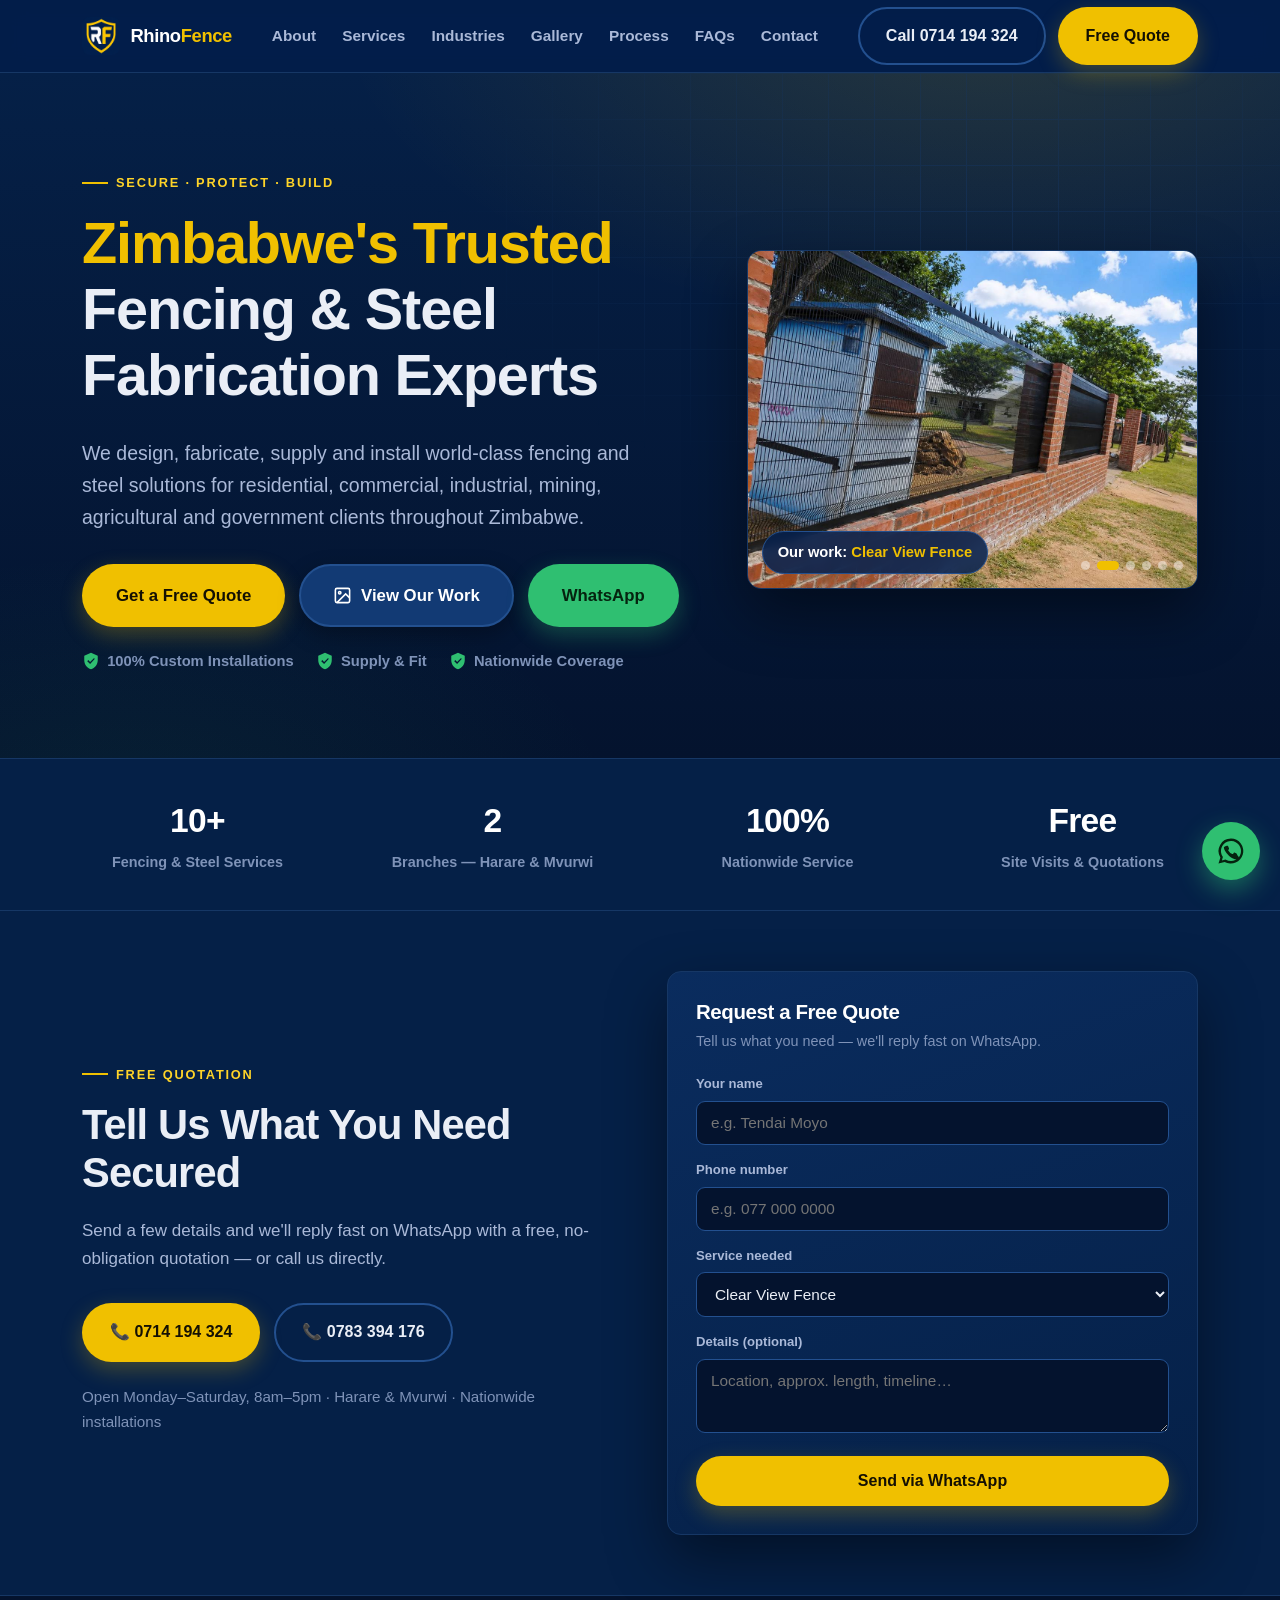
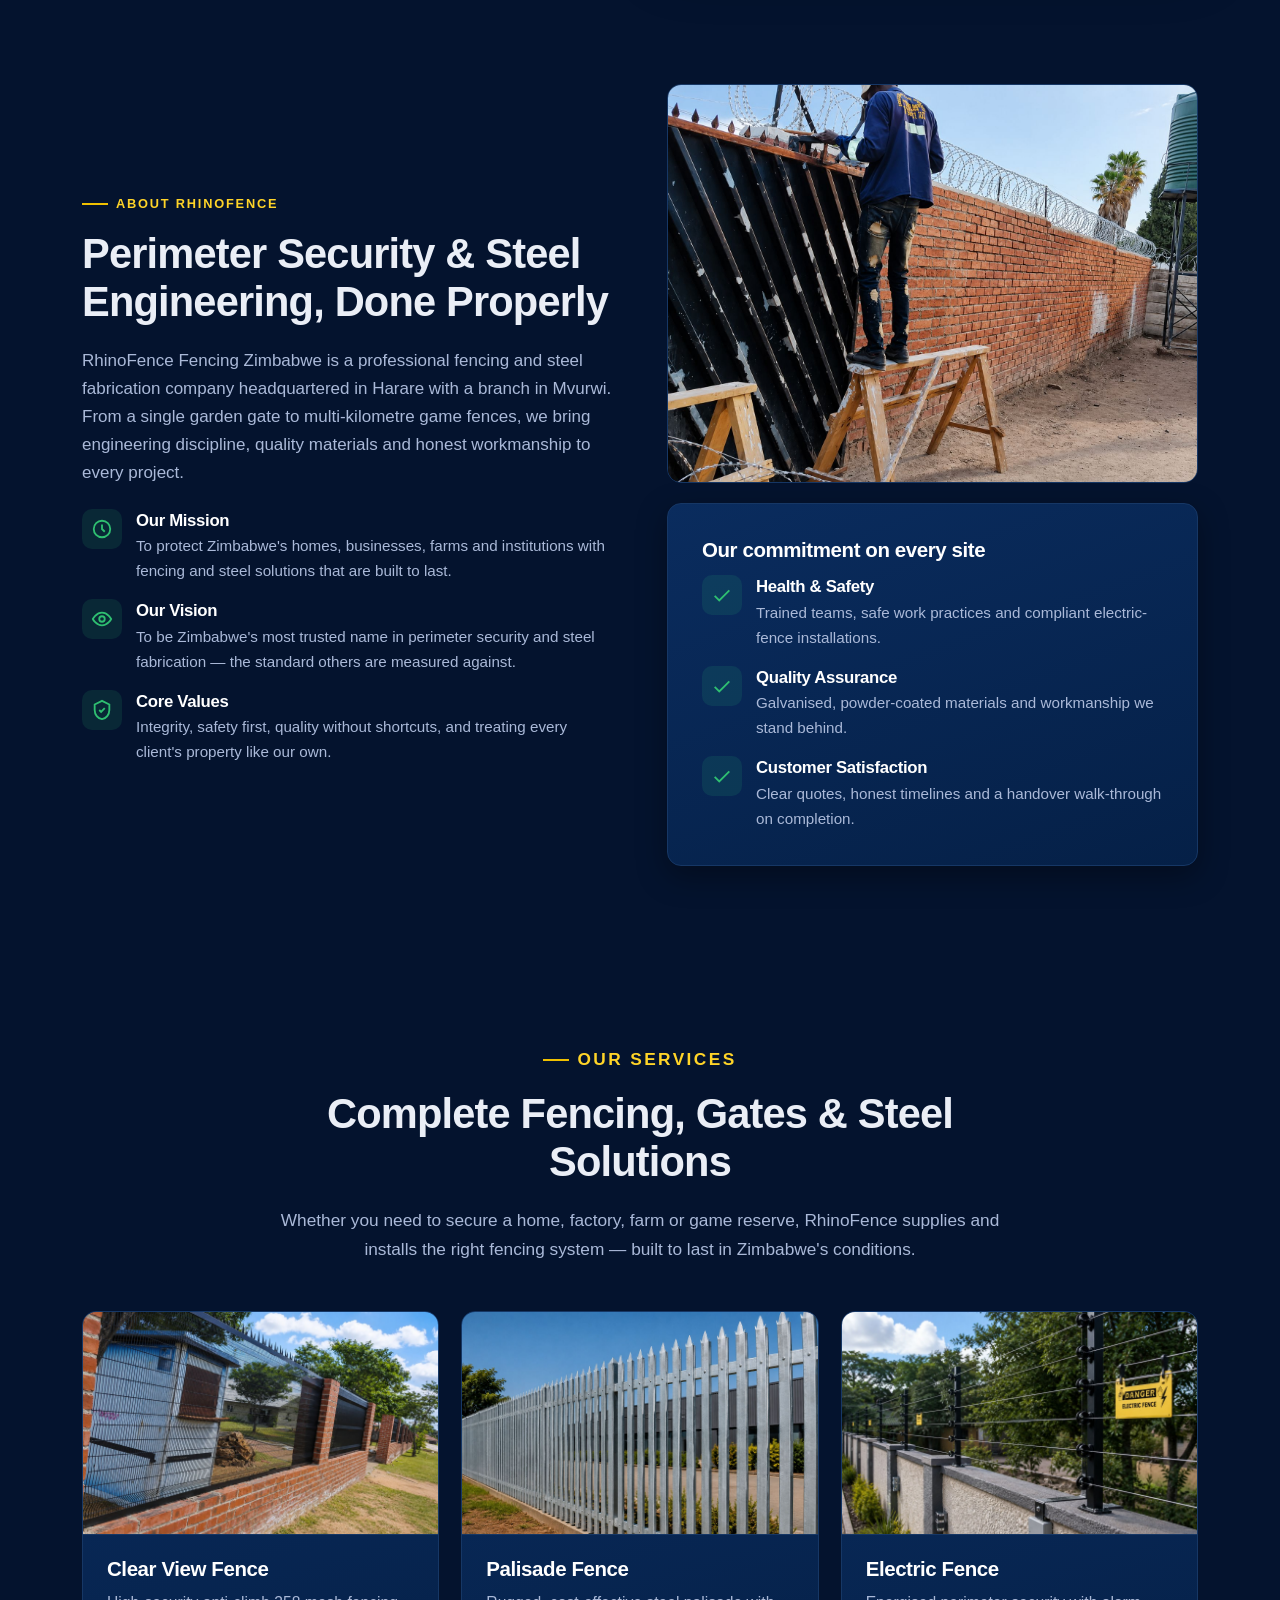
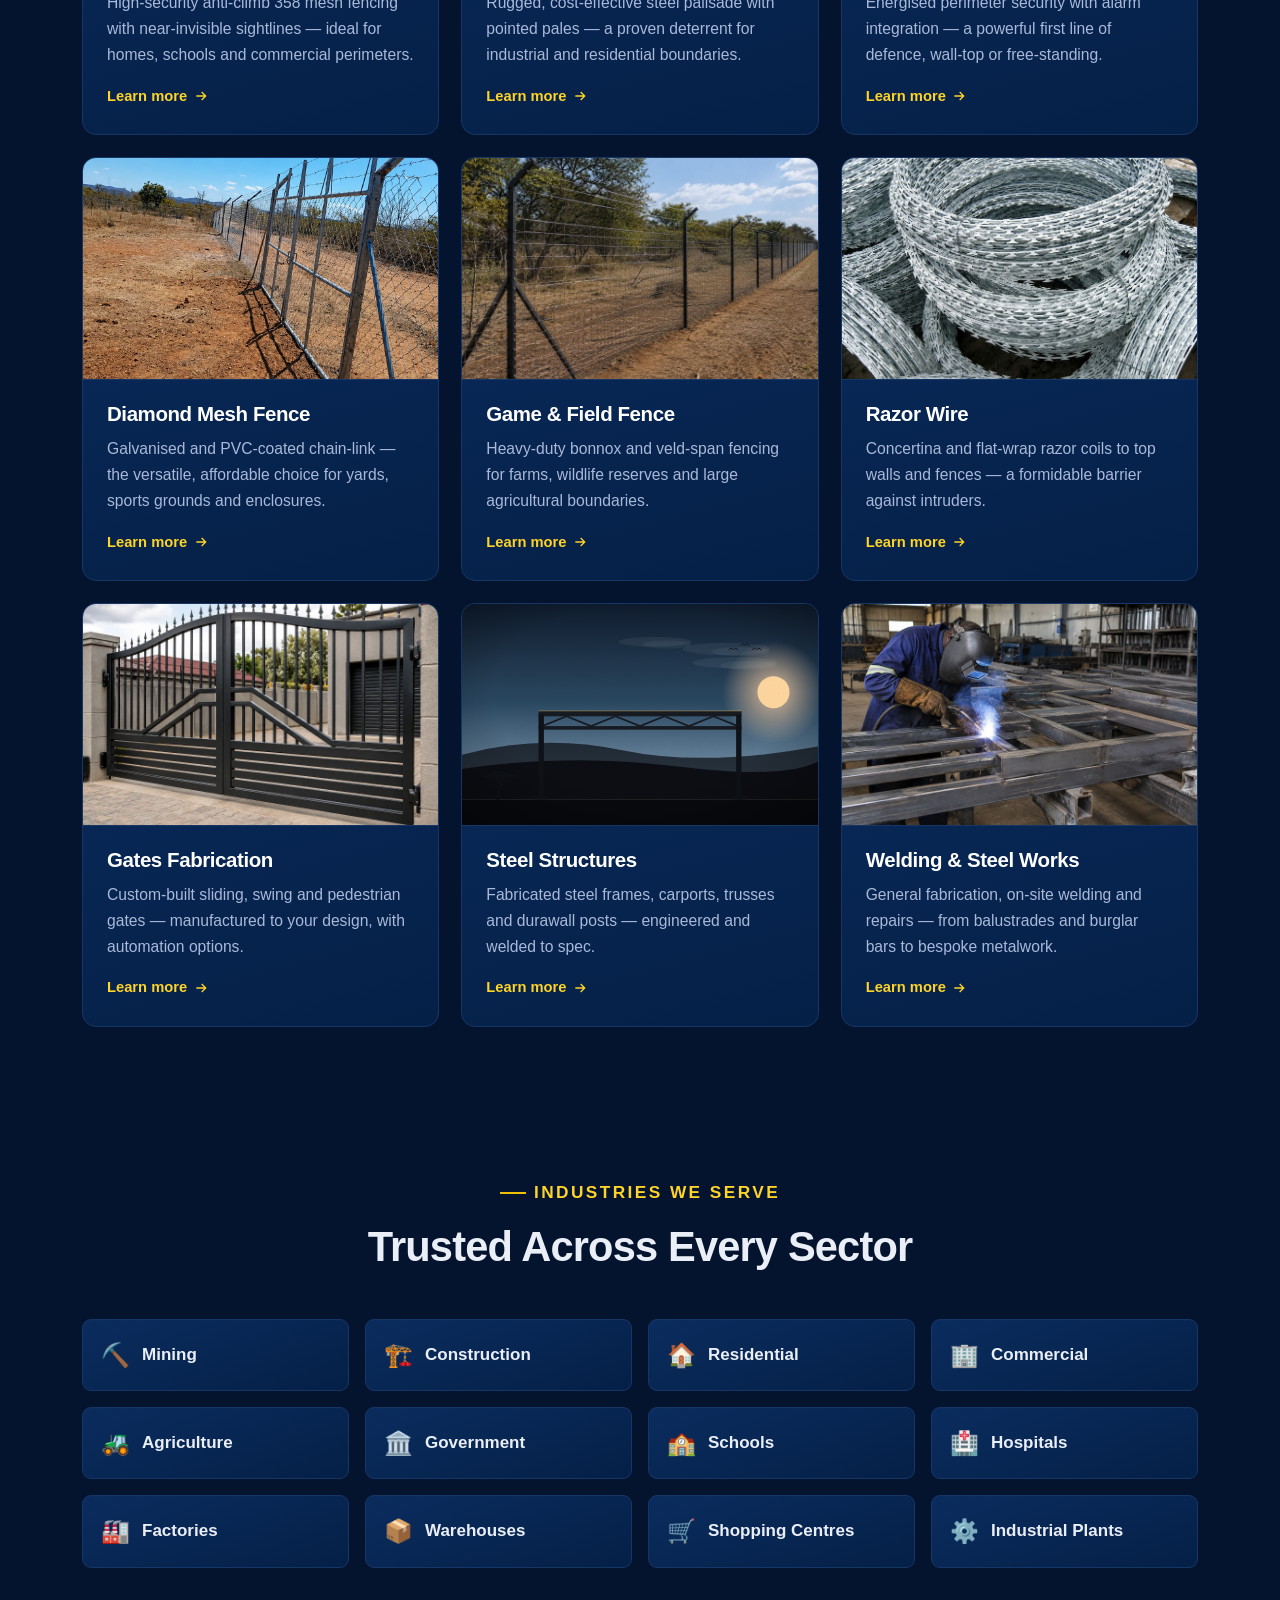
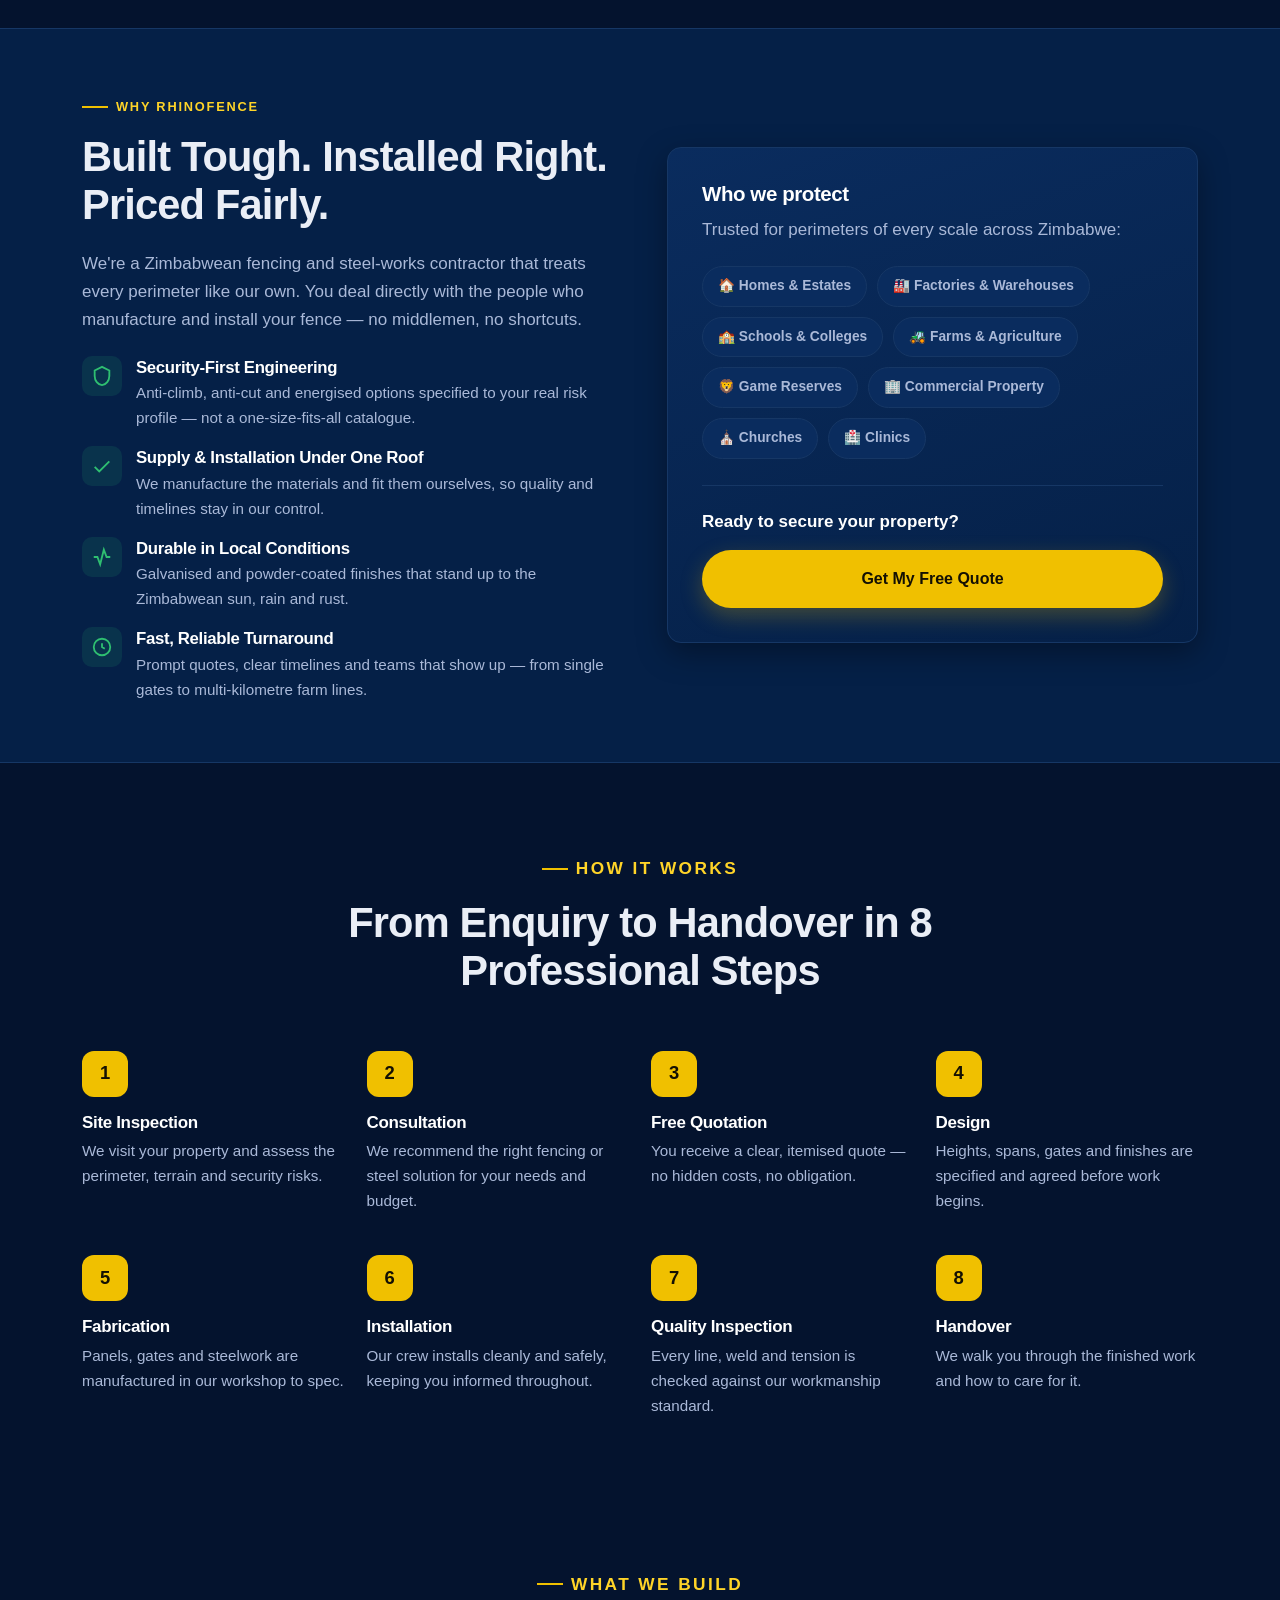
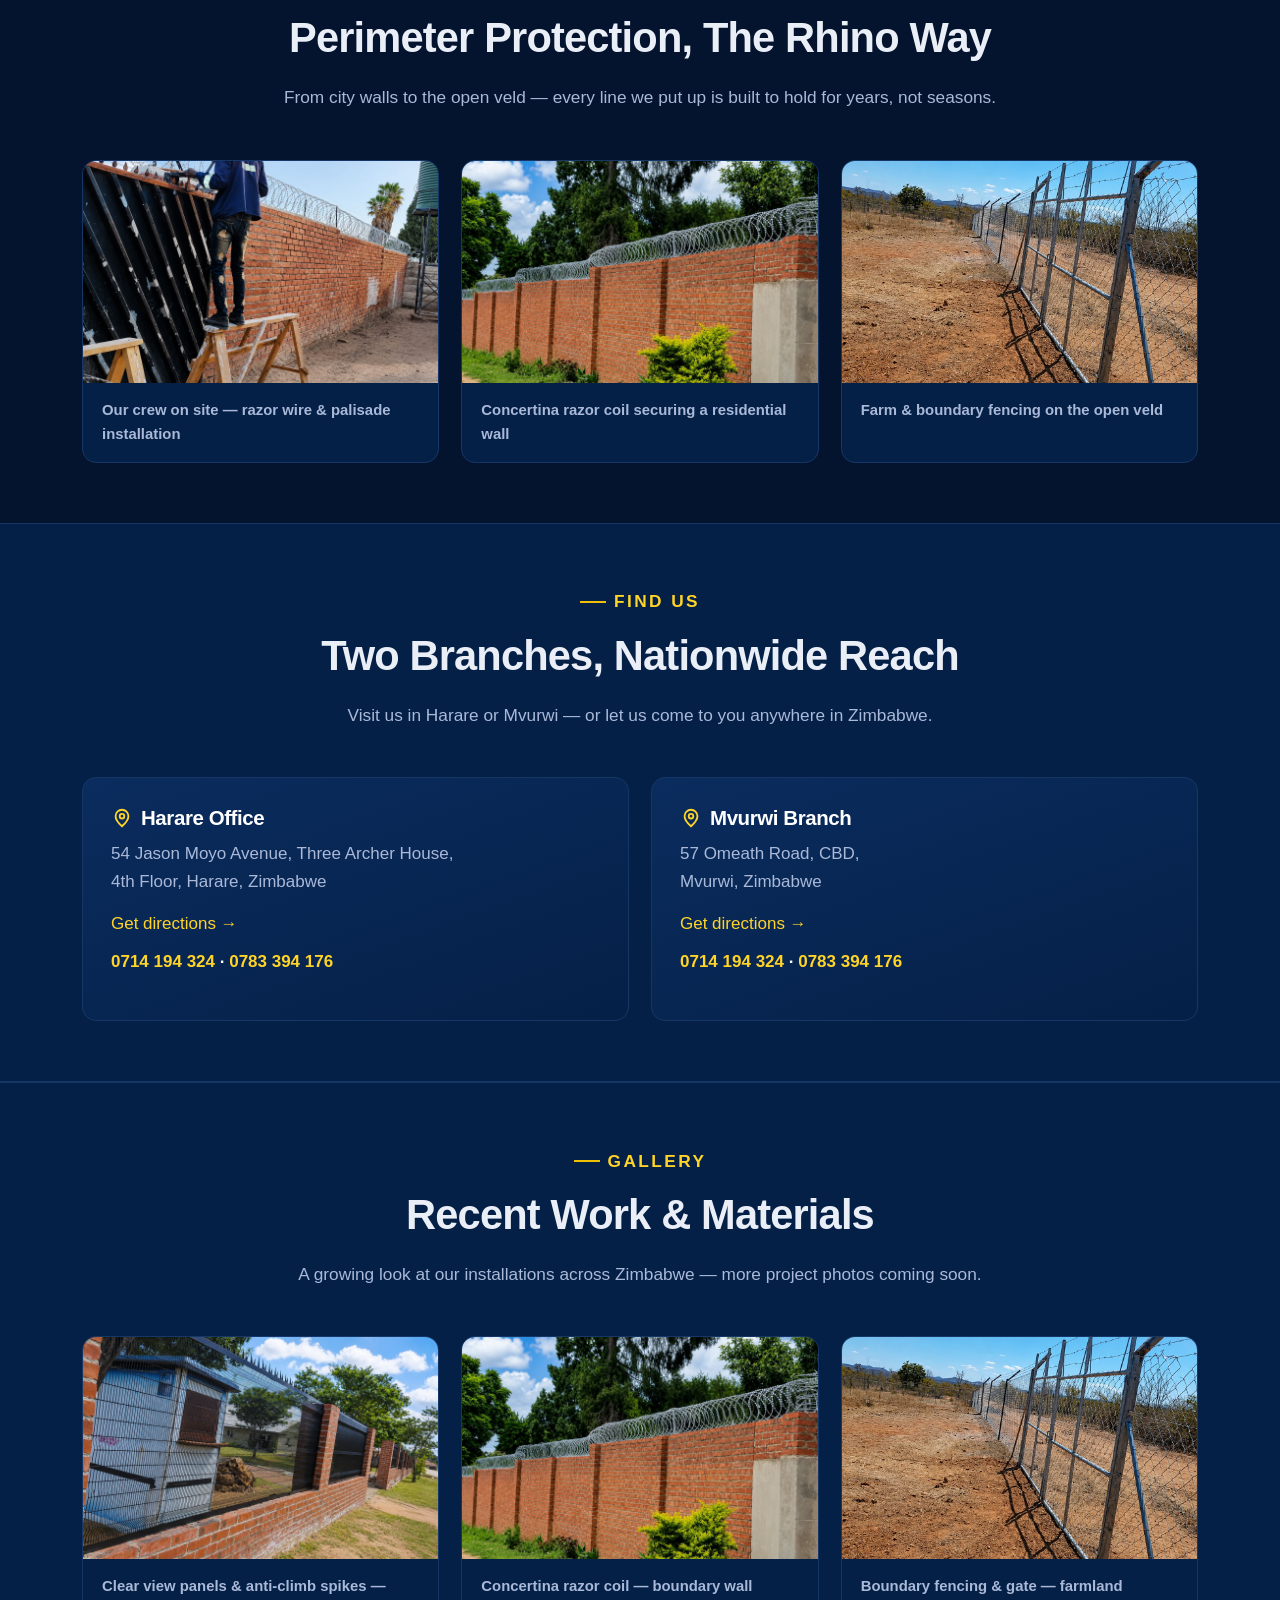
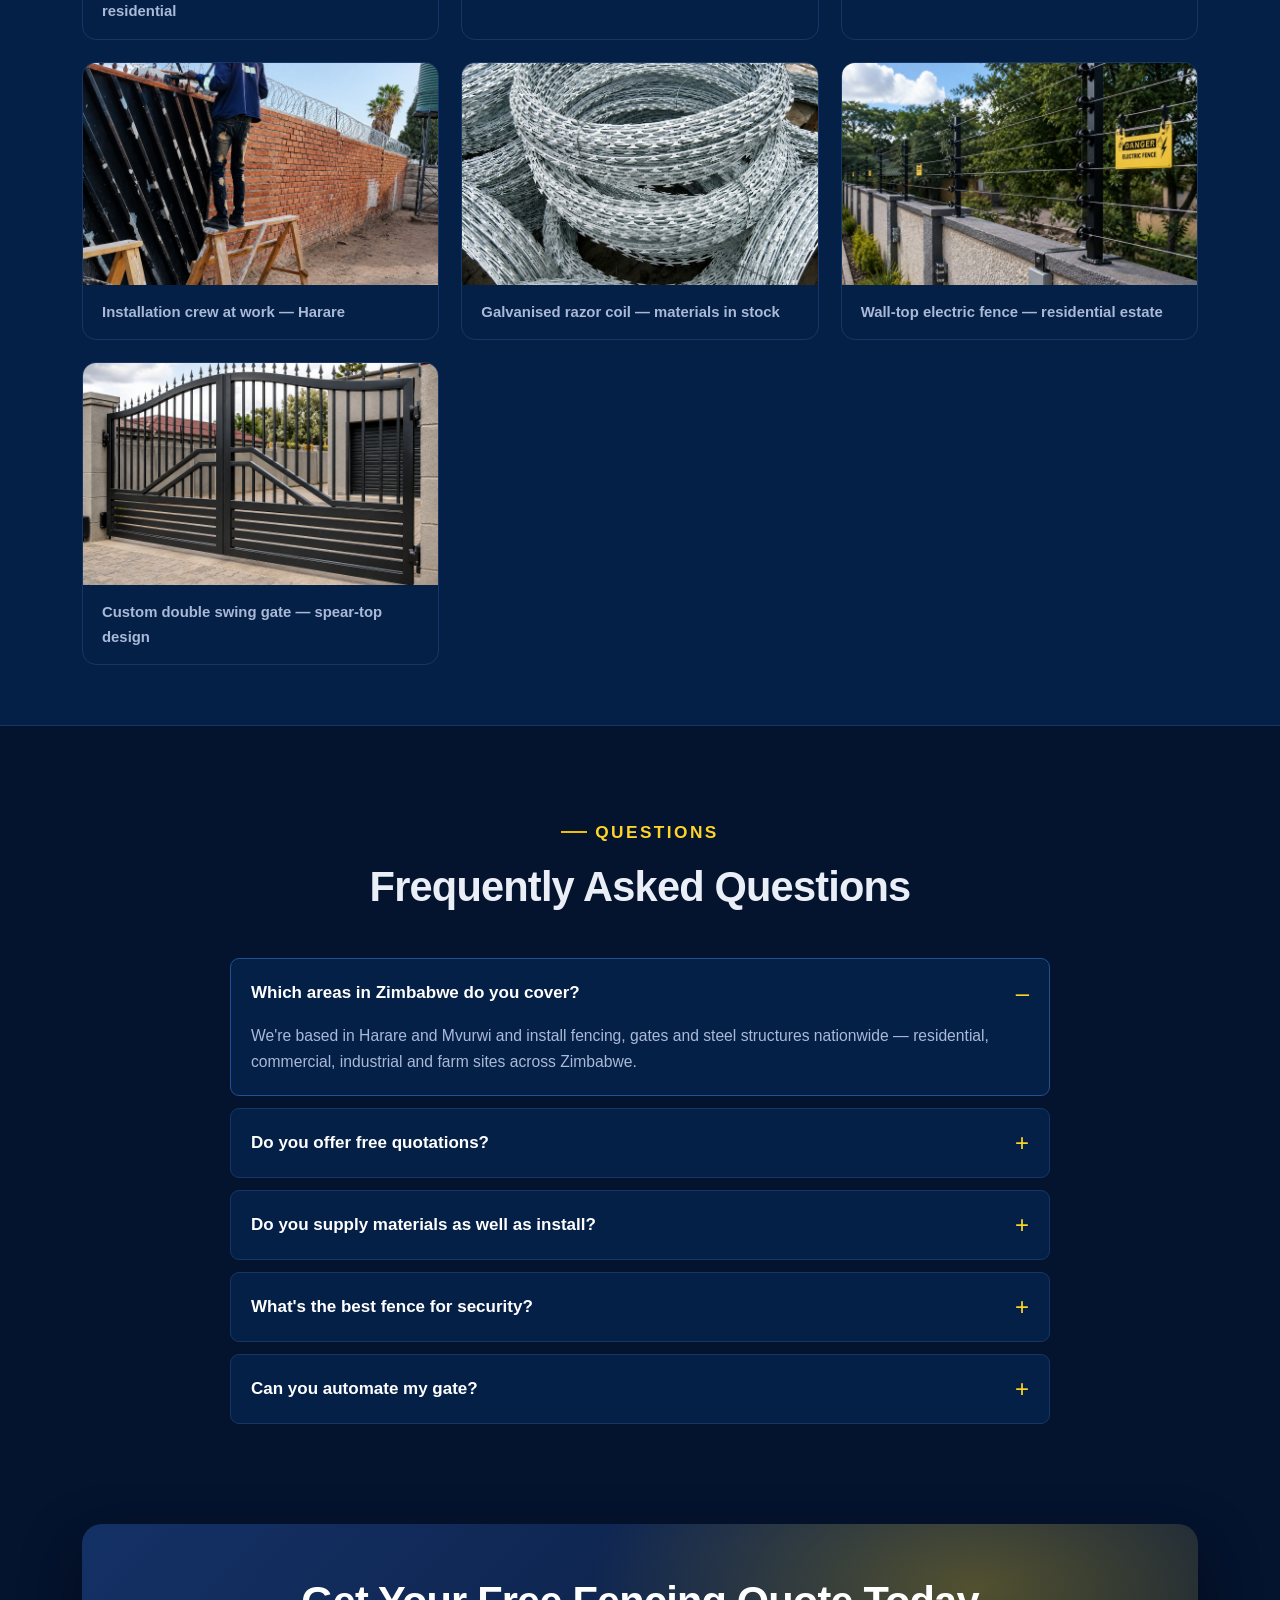
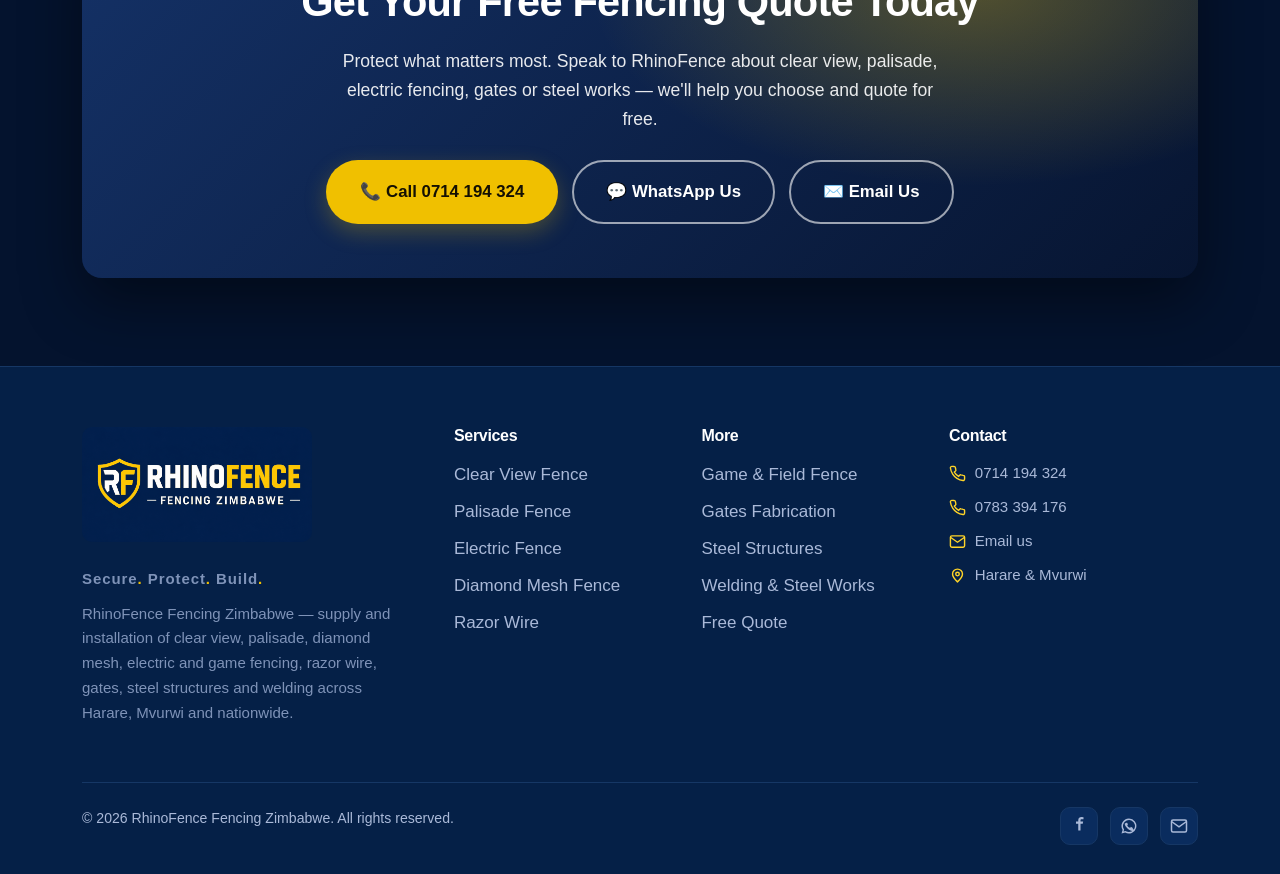
==== commit fb82375a: "Add Google Search Console verification meta tag Added Google Search Console verification meta tag." ====
--- a/index.html
+++ b/index.html
@@ -3,7 +3,7 @@
 <head>
 <meta charset="utf-8">
 <meta name="viewport" content="width=device-width, initial-scale=1">
-  <!-- Google Search Console Verification -->
+   <!-- Google Search Console Verification -->
     <meta name="google-site-verification" content="VT709e-QjHFBOsOX7p2VowrBxHjDzdUEajk3Qvo1pLU" />
 <meta name="theme-color" content="#081124">
 
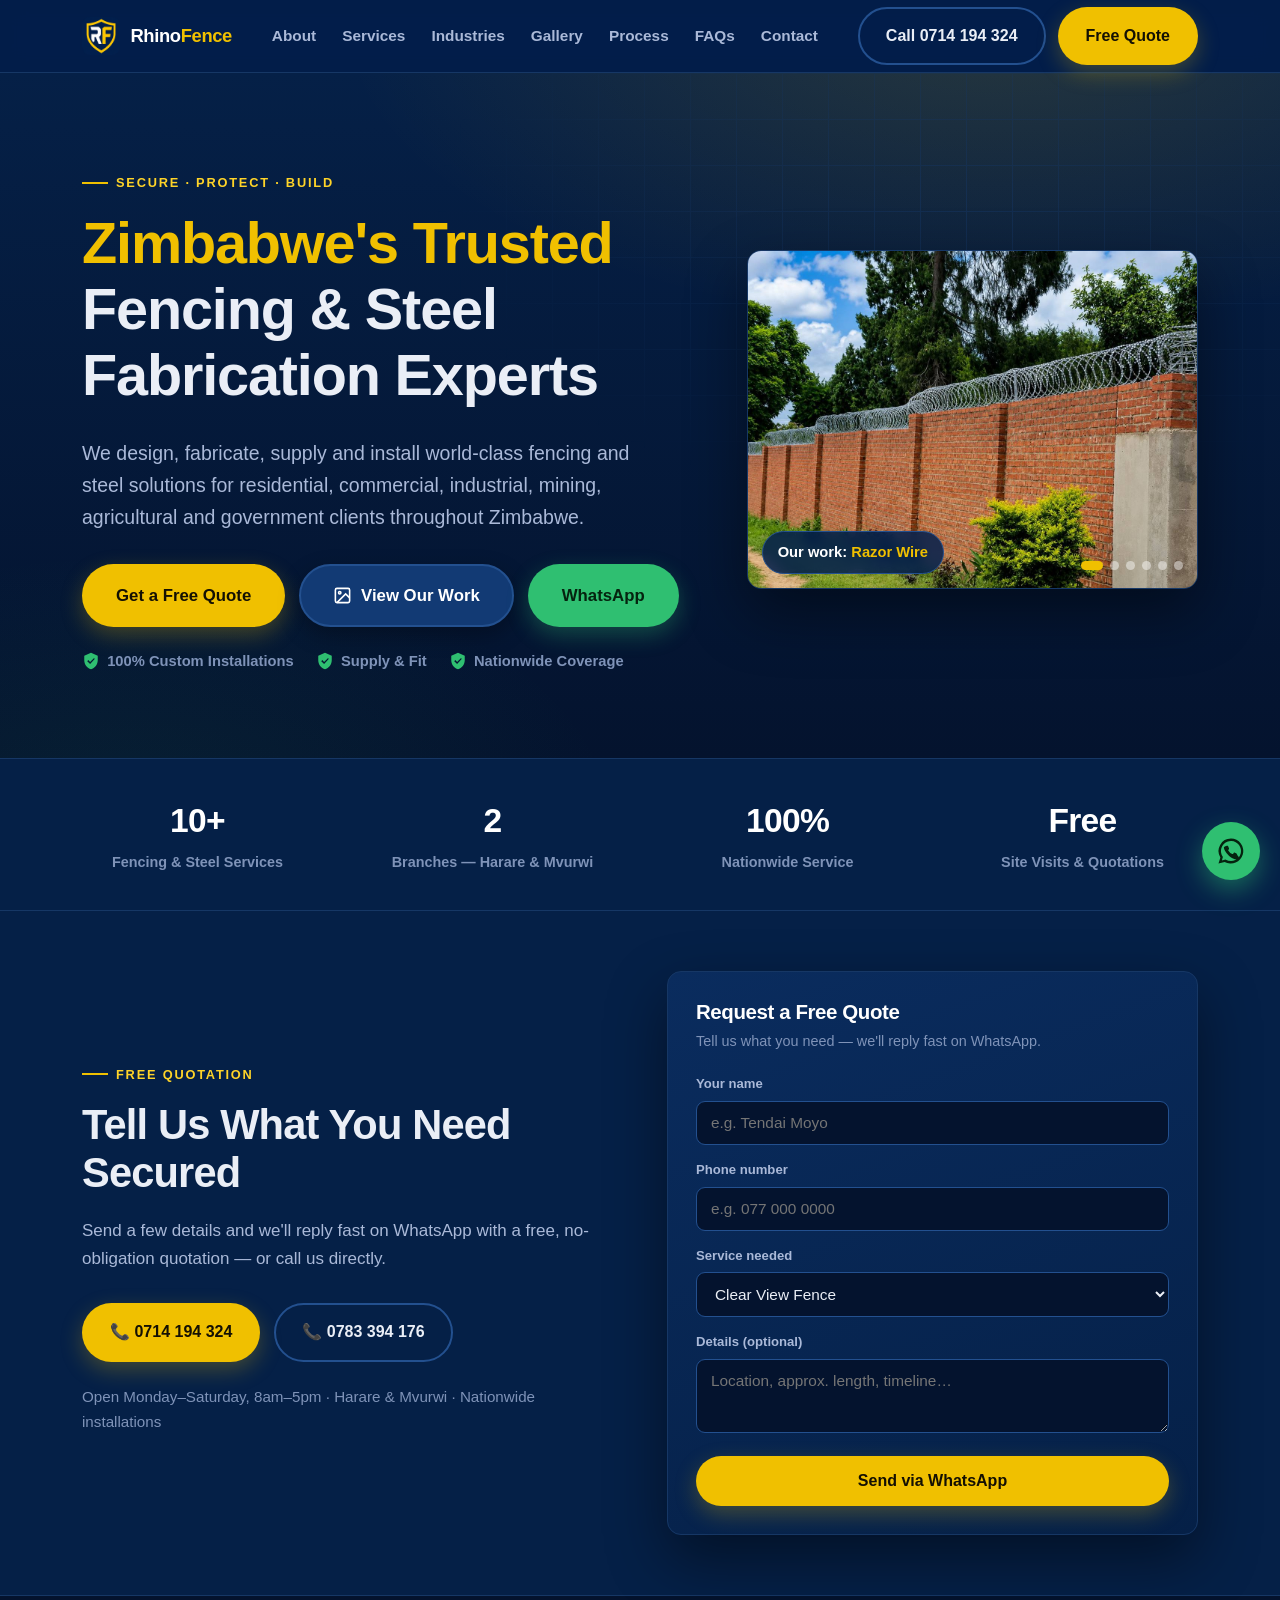
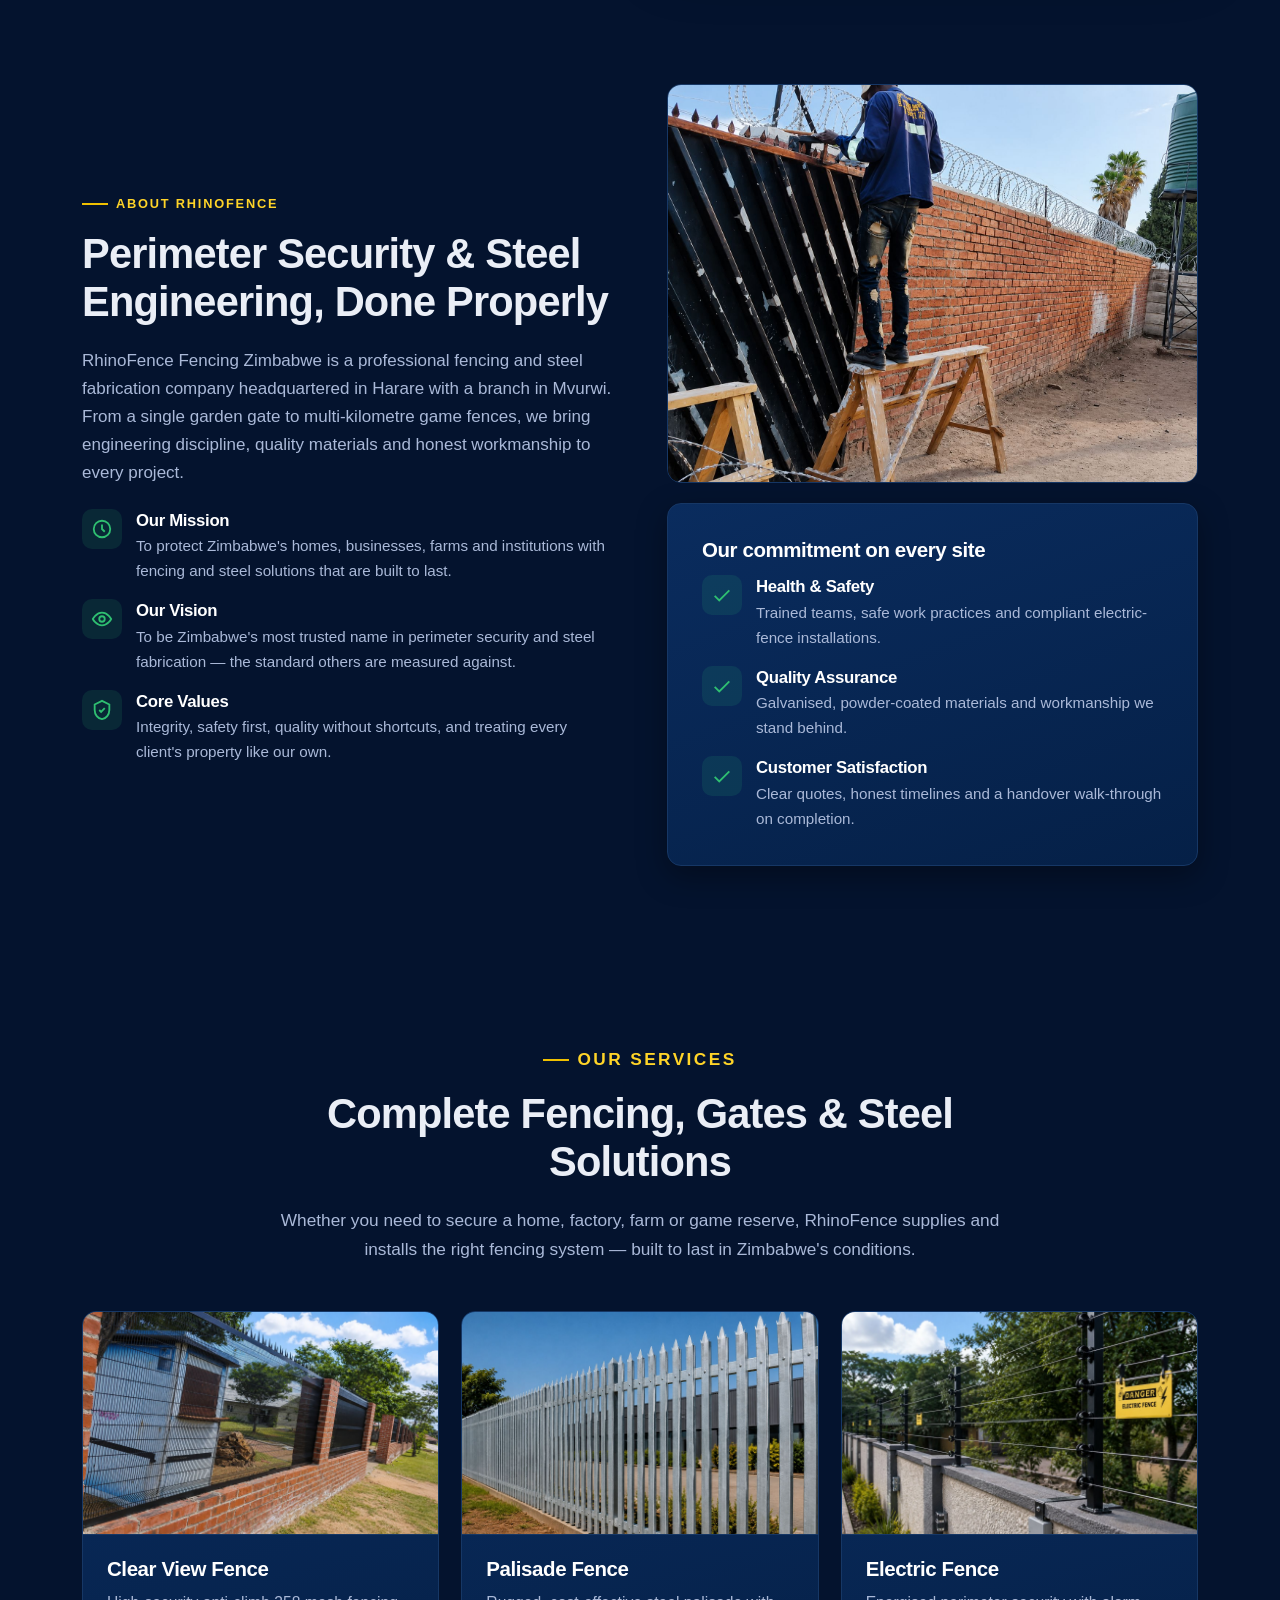
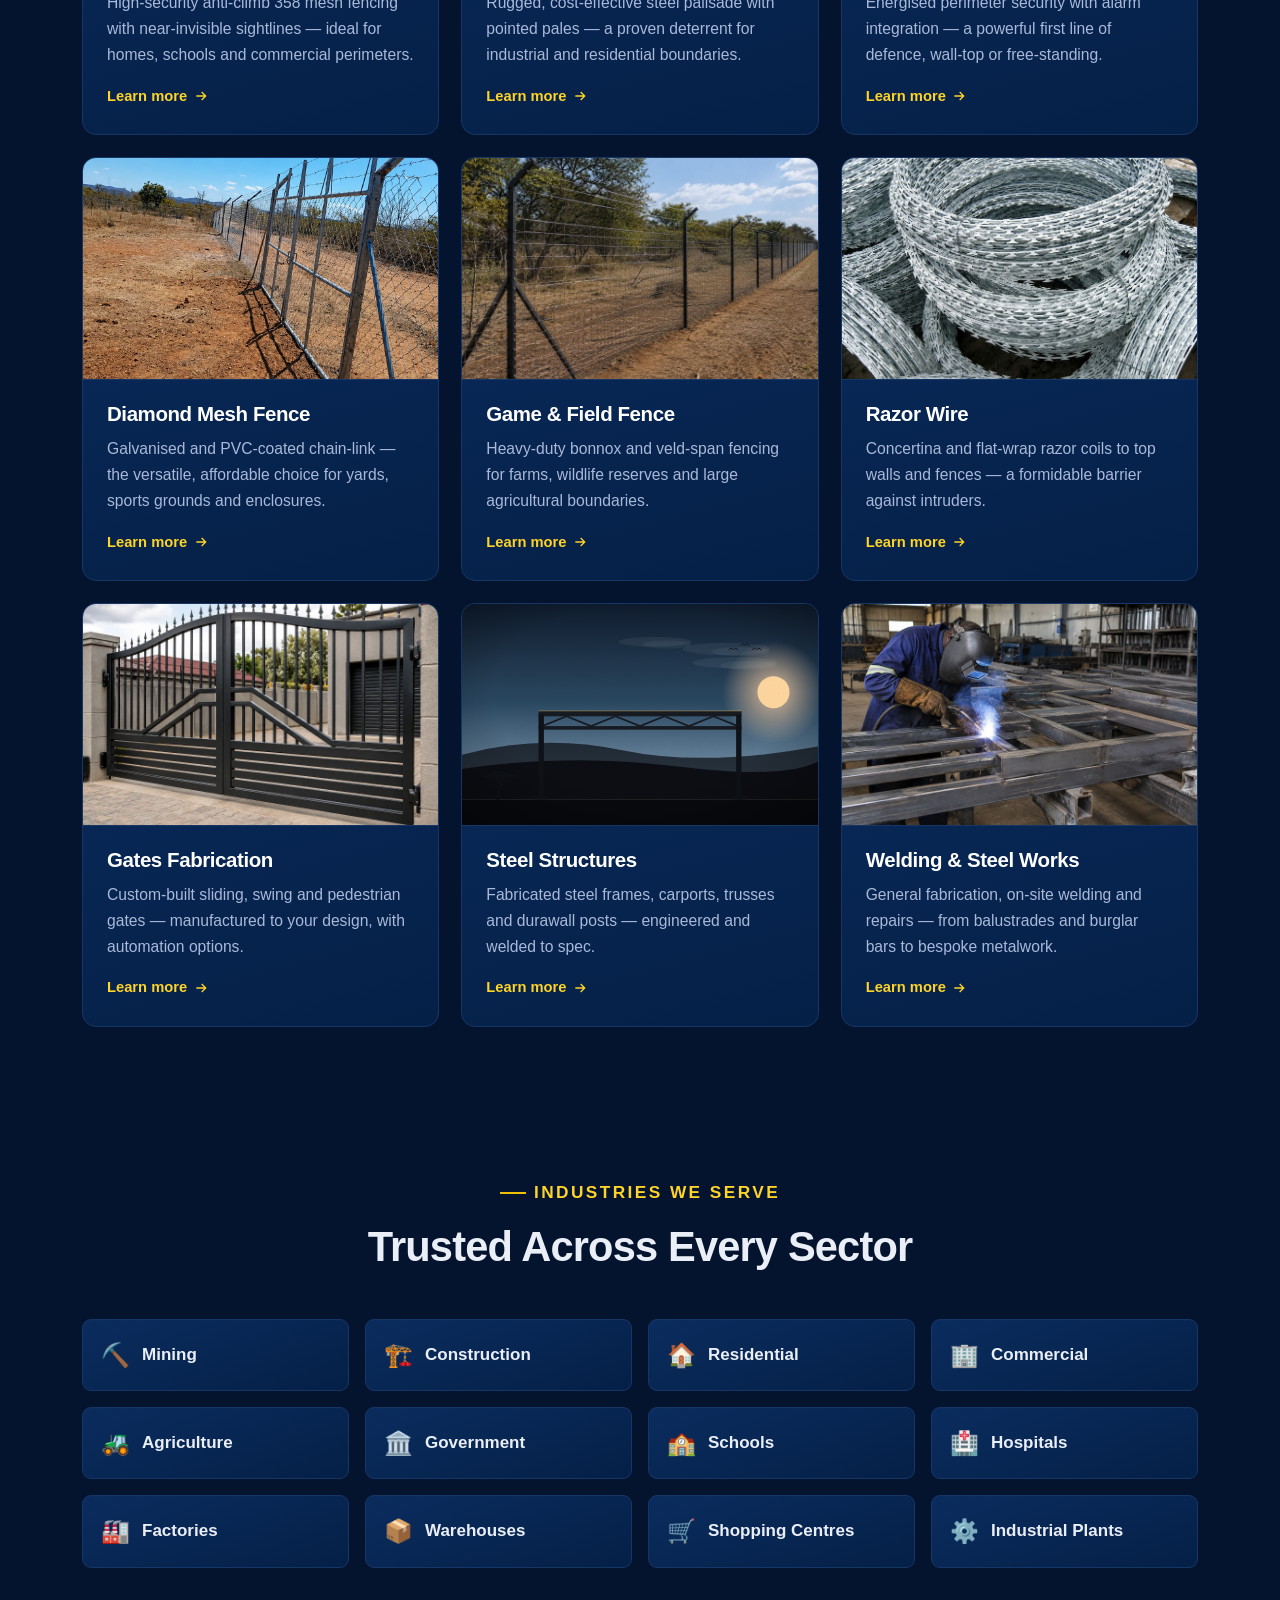
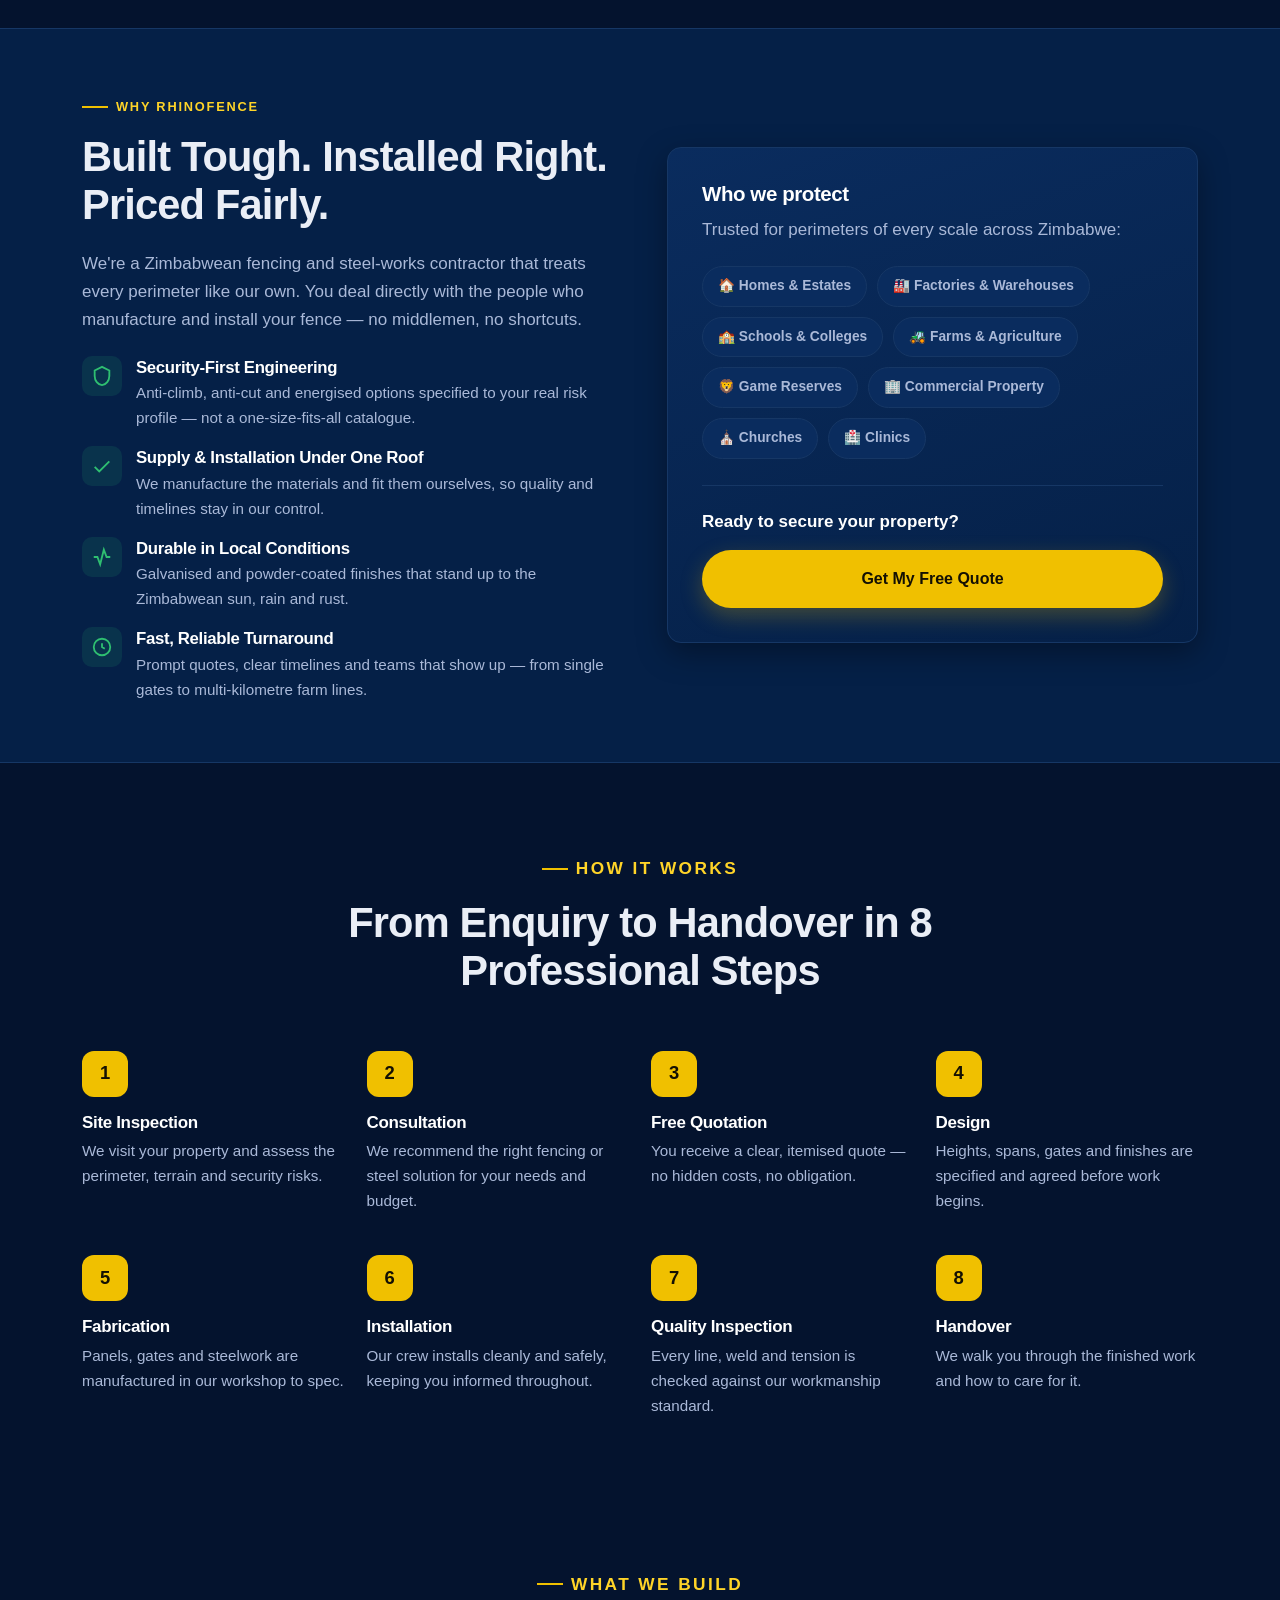
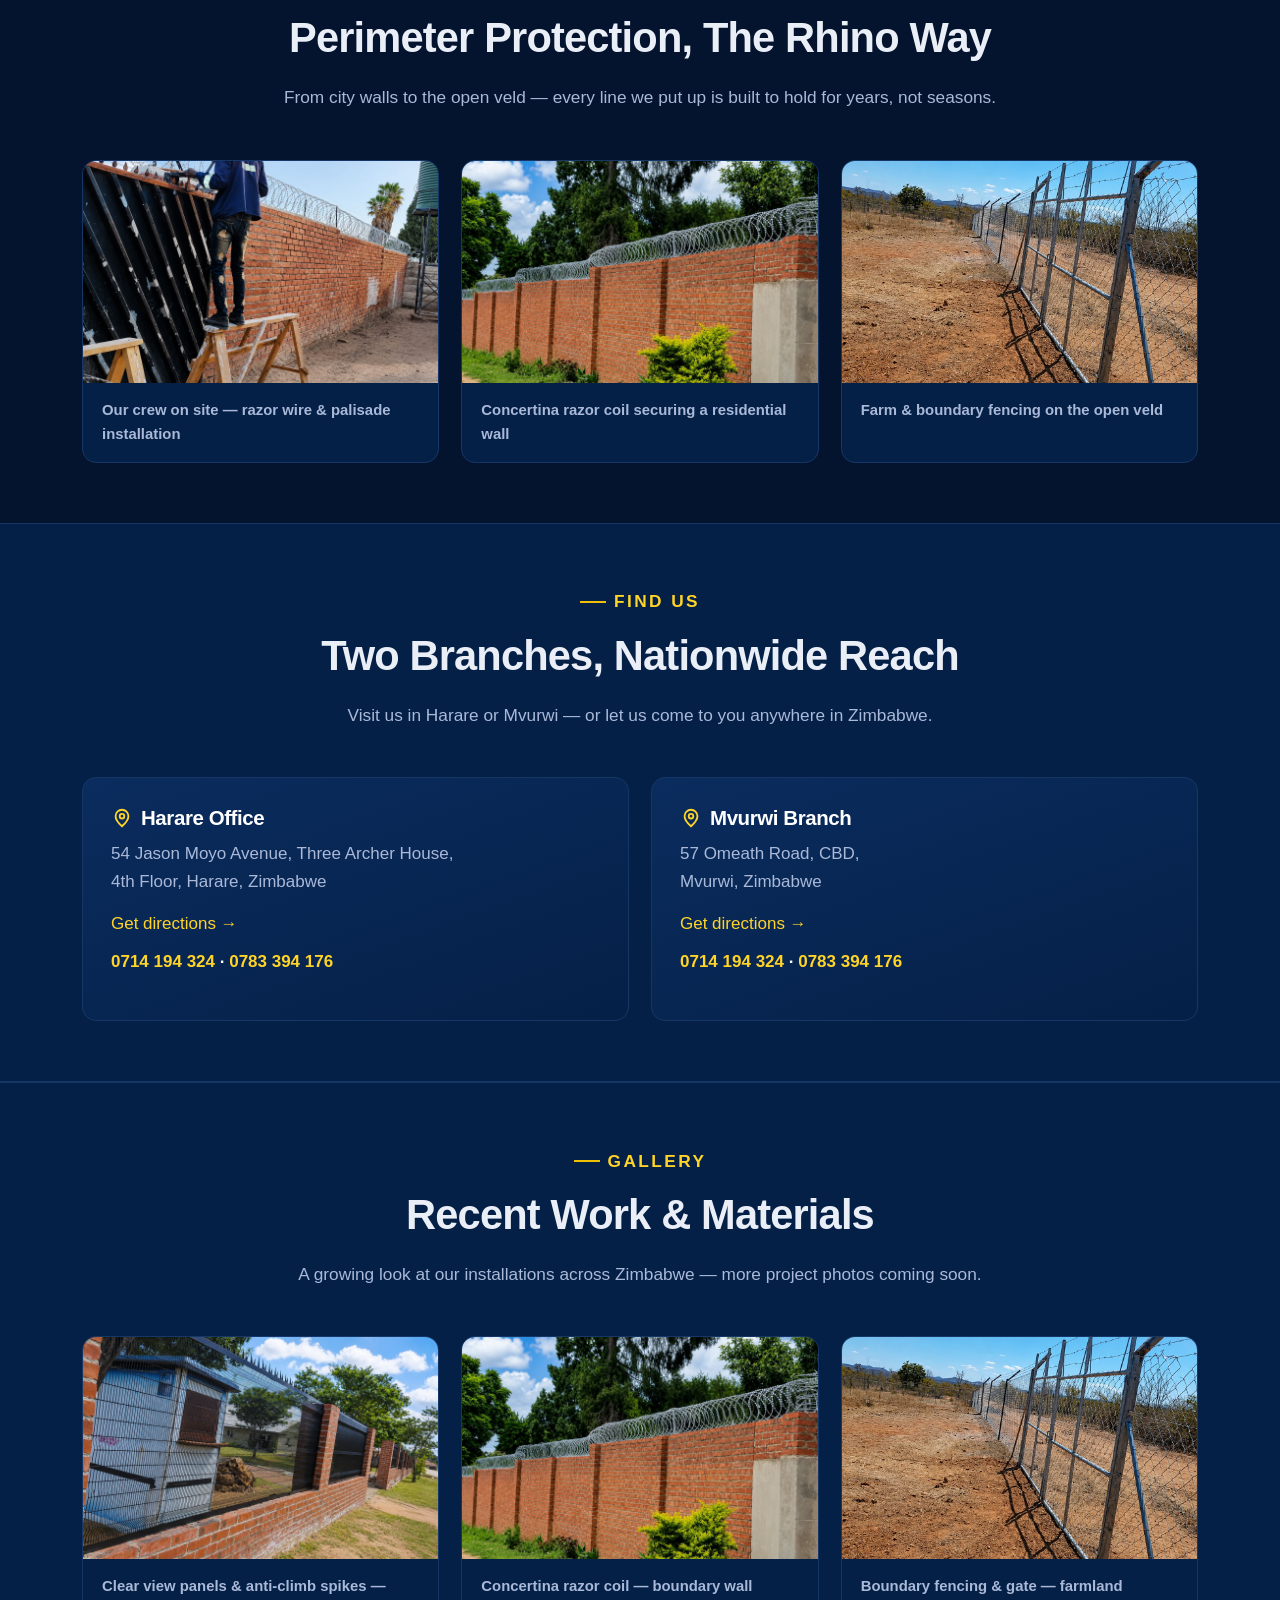
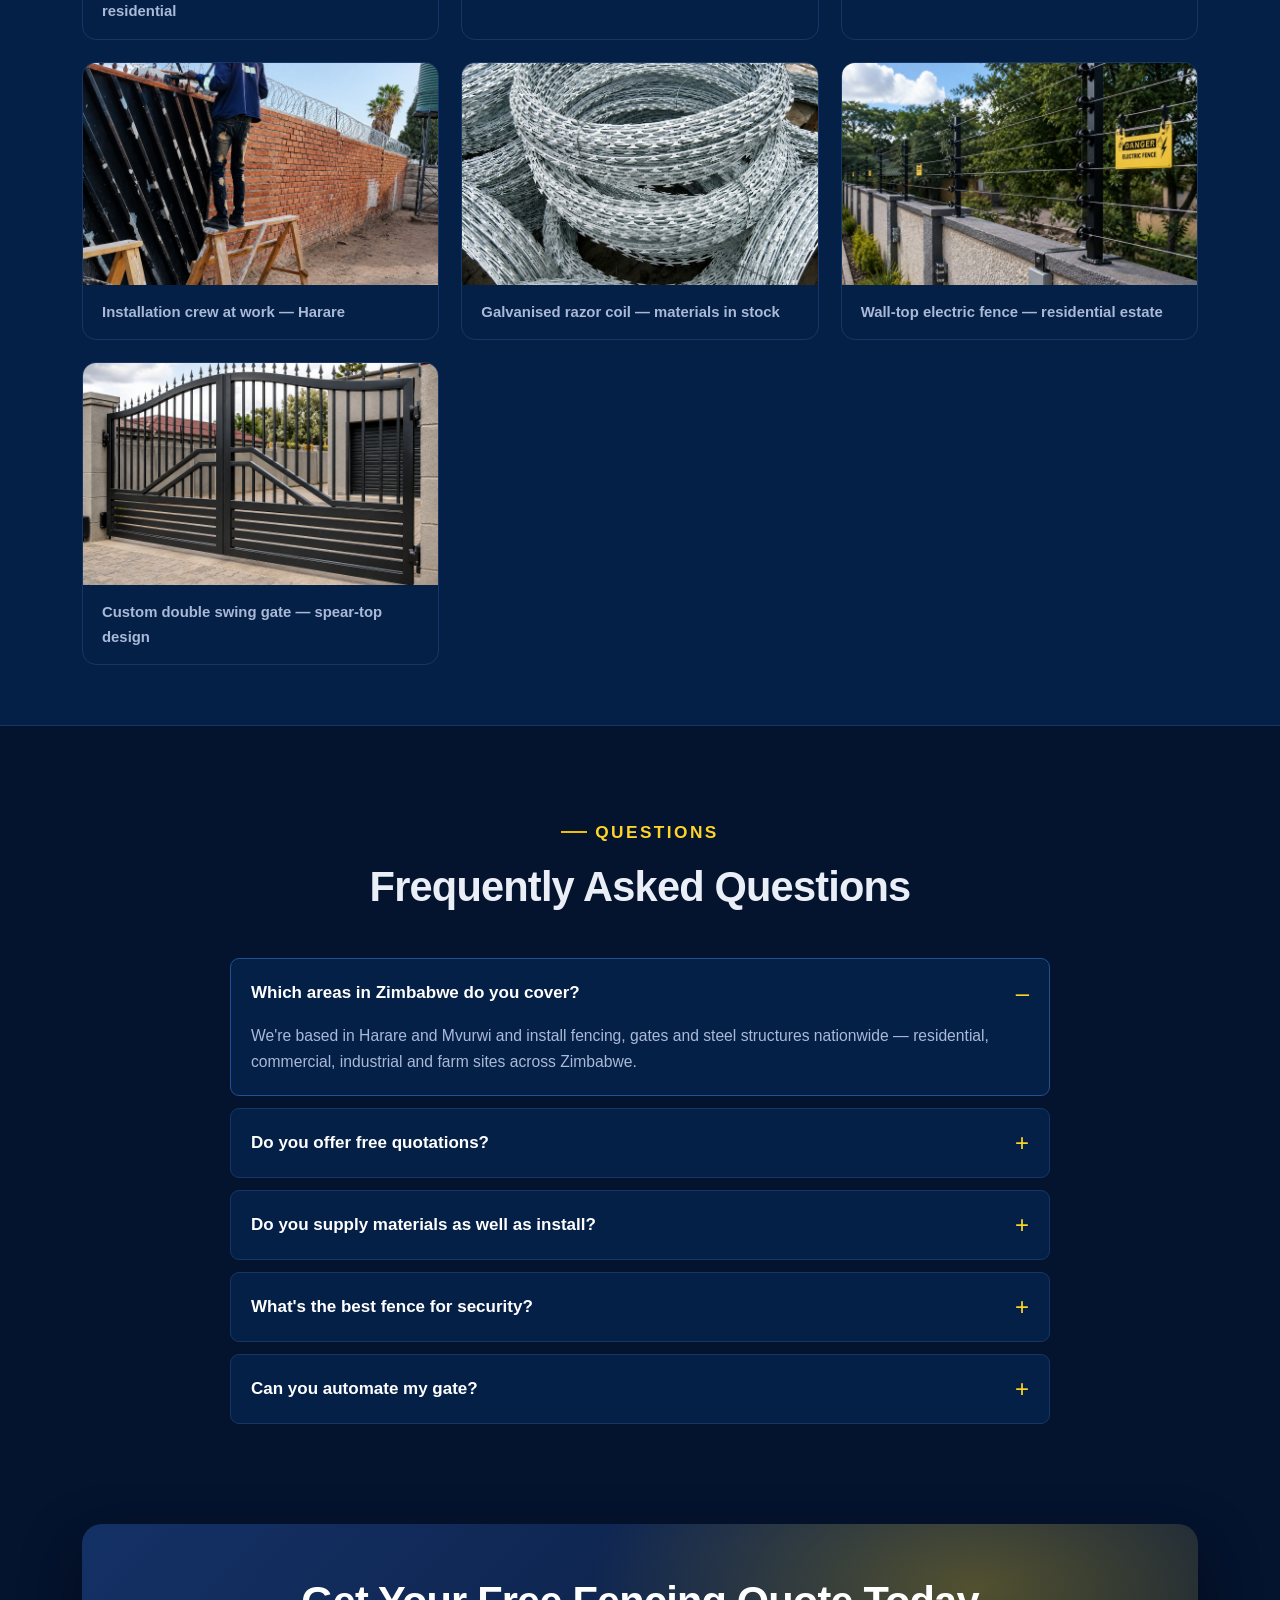
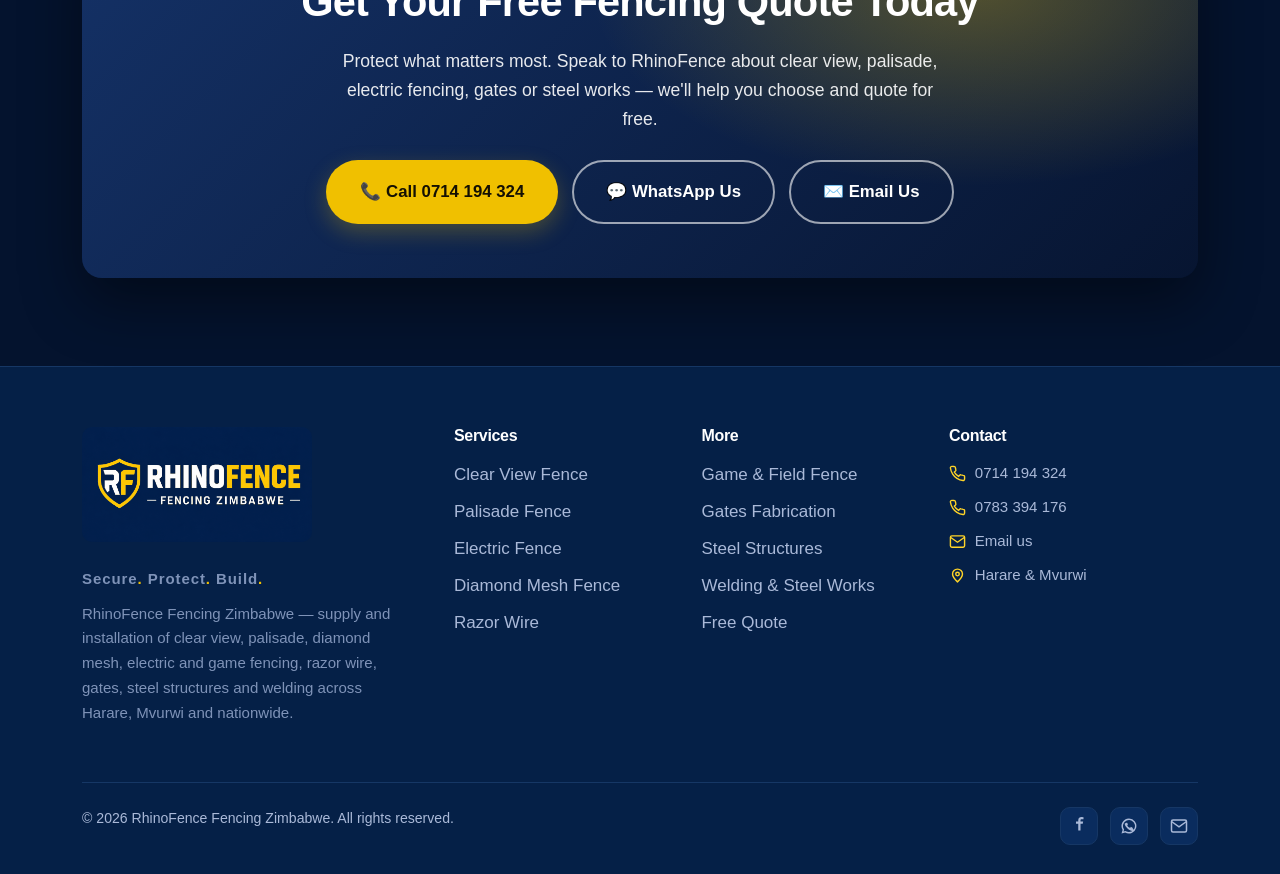
==== commit c0414e6d: "Merge remote-tracking branch 'origin/claude/rhinofence-seo-optimization-7ztmma' into claude/rhinofen" ====
--- a/index.html
+++ b/index.html
@@ -3,7 +3,7 @@
 <head>
 <meta charset="utf-8">
 <meta name="viewport" content="width=device-width, initial-scale=1">
-   <!-- Google Search Console Verification -->
+  <!-- Google Search Console Verification -->
     <meta name="google-site-verification" content="VT709e-QjHFBOsOX7p2VowrBxHjDzdUEajk3Qvo1pLU" />
 <meta name="theme-color" content="#081124">
 
@@ -12,23 +12,23 @@
 <meta name="keywords" content="fencing Zimbabwe, clear view fence Harare, palisade fence, electric fence Zimbabwe, diamond mesh fence, razor wire, game fence, gates fabrication, steel structures, welding Harare, Mvurwi fencing">
 <meta name="author" content="RhinoFence Fencing Zimbabwe">
 <meta name="robots" content="index, follow, max-image-preview:large">
-<link rel="canonical" href="https://rhinofencezimbabwe.co.zw/">
+<link rel="canonical" href="https://www.rhinofencefencingzimbabwe.co.zw/">
 
 <!-- Open Graph -->
 <meta property="og:type" content="website">
 <meta property="og:site_name" content="RhinoFence Fencing Zimbabwe">
 <meta property="og:title" content="RhinoFence Fencing Zimbabwe | Clear View, Palisade &amp; Electric Fencing">
 <meta property="og:description" content="Durable, professionally installed fencing across Zimbabwe — clear view, palisade, diamond mesh, electric fences, razor wire, gates &amp; steel works. Free quotes.">
-<meta property="og:url" content="https://rhinofencezimbabwe.co.zw/">
+<meta property="og:url" content="https://www.rhinofencefencingzimbabwe.co.zw/">
 <meta property="og:locale" content="en_ZW">
-<meta property="og:image" content="https://rhinofencezimbabwe.co.zw/assets/social-card.svg">
+<meta property="og:image" content="https://www.rhinofencefencingzimbabwe.co.zw/assets/social-card.svg">
 <meta property="og:image:alt" content="RhinoFence Fencing Zimbabwe">
 
 <!-- Twitter -->
 <meta name="twitter:card" content="summary_large_image">
 <meta name="twitter:title" content="RhinoFence Fencing Zimbabwe">
 <meta name="twitter:description" content="Clear view, palisade, diamond mesh, electric fencing, razor wire, gates &amp; steel structures. Harare · Mvurwi · Nationwide. Free quotes.">
-<meta name="twitter:image" content="https://rhinofencezimbabwe.co.zw/assets/social-card.svg">
+<meta name="twitter:image" content="https://www.rhinofencefencingzimbabwe.co.zw/assets/social-card.svg">
 
 <link rel="icon" href="/assets/brand/icon-192.png" type="image/png">
 <link rel="apple-touch-icon" href="/assets/brand/icon-192.png">
@@ -42,12 +42,12 @@
 {
   "@context": "https://schema.org",
   "@type": "GeneralContractor",
-  "@id": "https://rhinofencezimbabwe.co.zw/#business",
+  "@id": "https://www.rhinofencefencingzimbabwe.co.zw/#business",
   "name": "RhinoFence Fencing Zimbabwe",
   "alternateName": "RhinoFence Fencing & Steel Works",
-  "url": "https://rhinofencezimbabwe.co.zw/",
-  "image": "https://rhinofencezimbabwe.co.zw/assets/social-card.svg",
-  "logo": "https://rhinofencezimbabwe.co.zw/assets/brand/logo-full.png",
+  "url": "https://www.rhinofencefencingzimbabwe.co.zw/",
+  "image": "https://www.rhinofencefencingzimbabwe.co.zw/assets/social-card.svg",
+  "logo": "https://www.rhinofencefencingzimbabwe.co.zw/assets/brand/logo-full.png",
   "description": "Fencing contractor supplying and installing clear view, palisade, diamond mesh, field, electric and game fencing, razor wire, gates, steel structures and welding across Zimbabwe.",
   "email": "rhinofencefencingzimbabwe01@gmail.com",
   "telephone": "+263714194324",
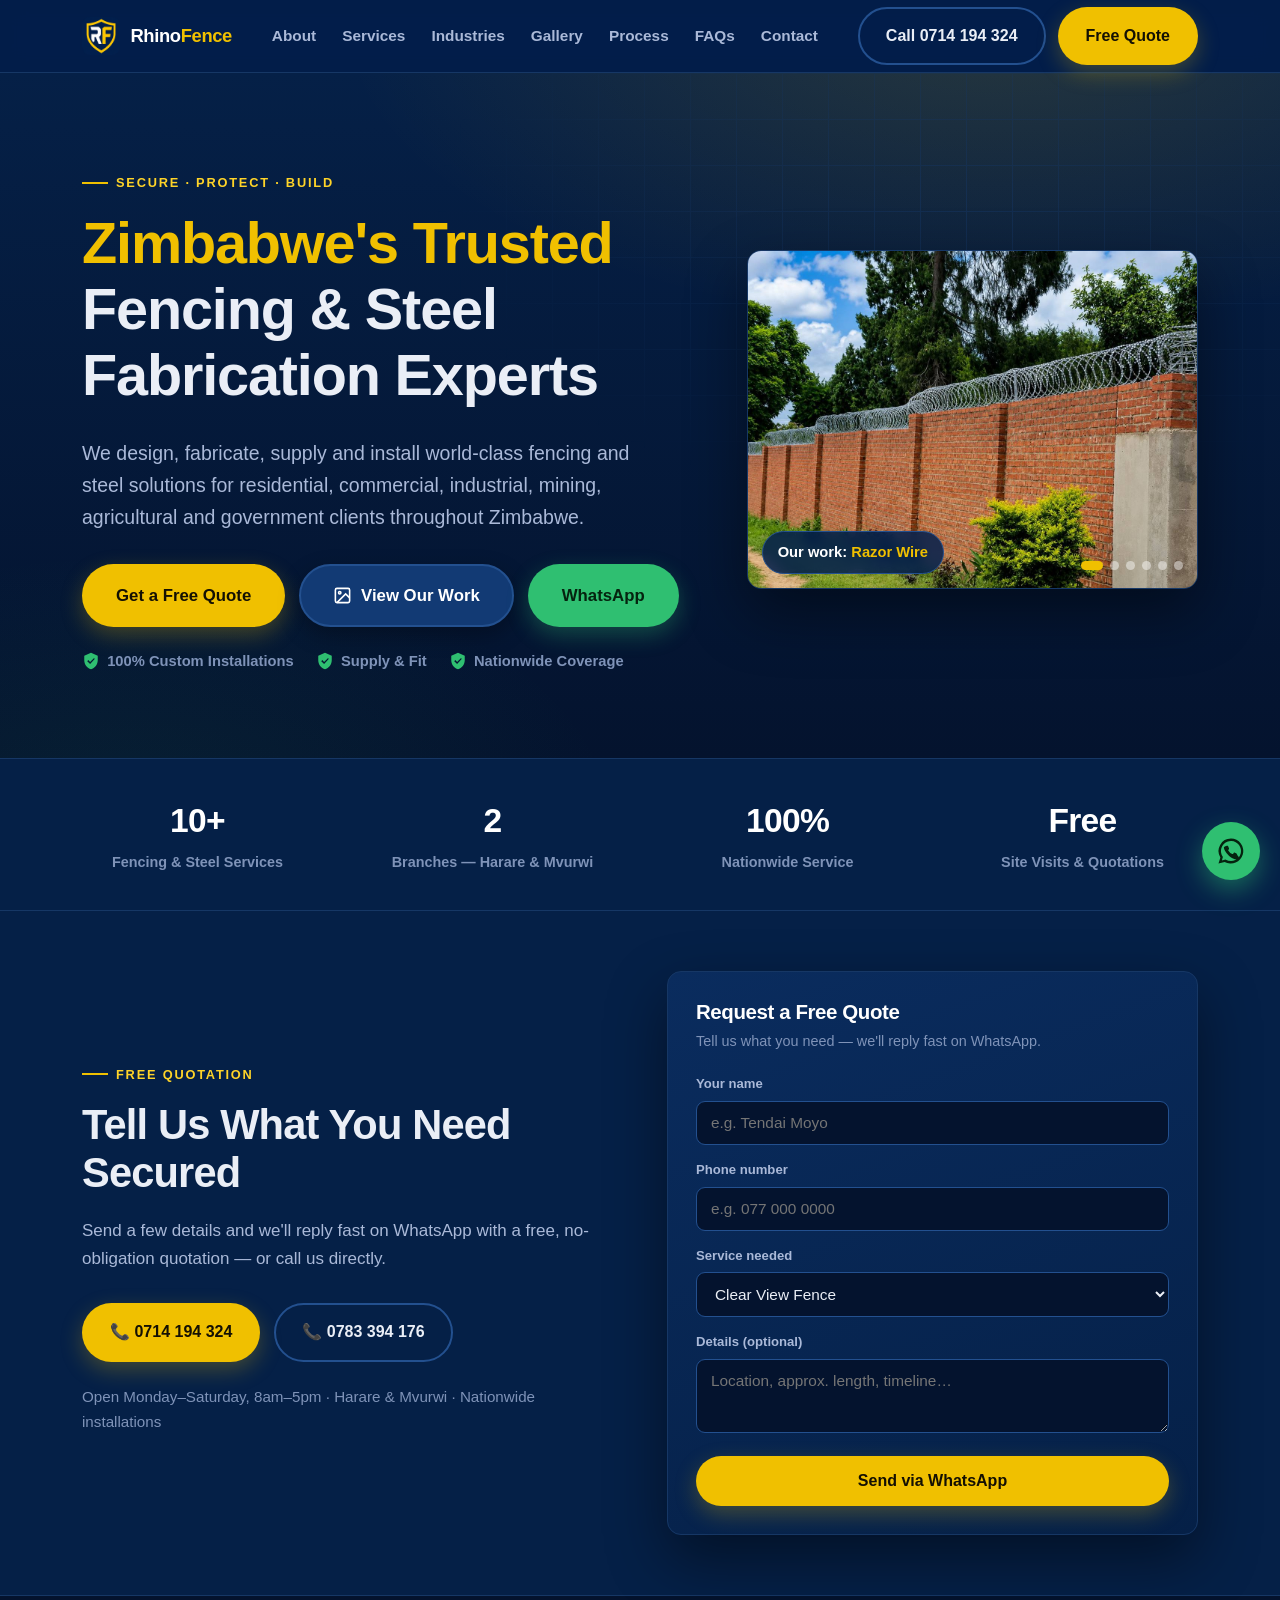
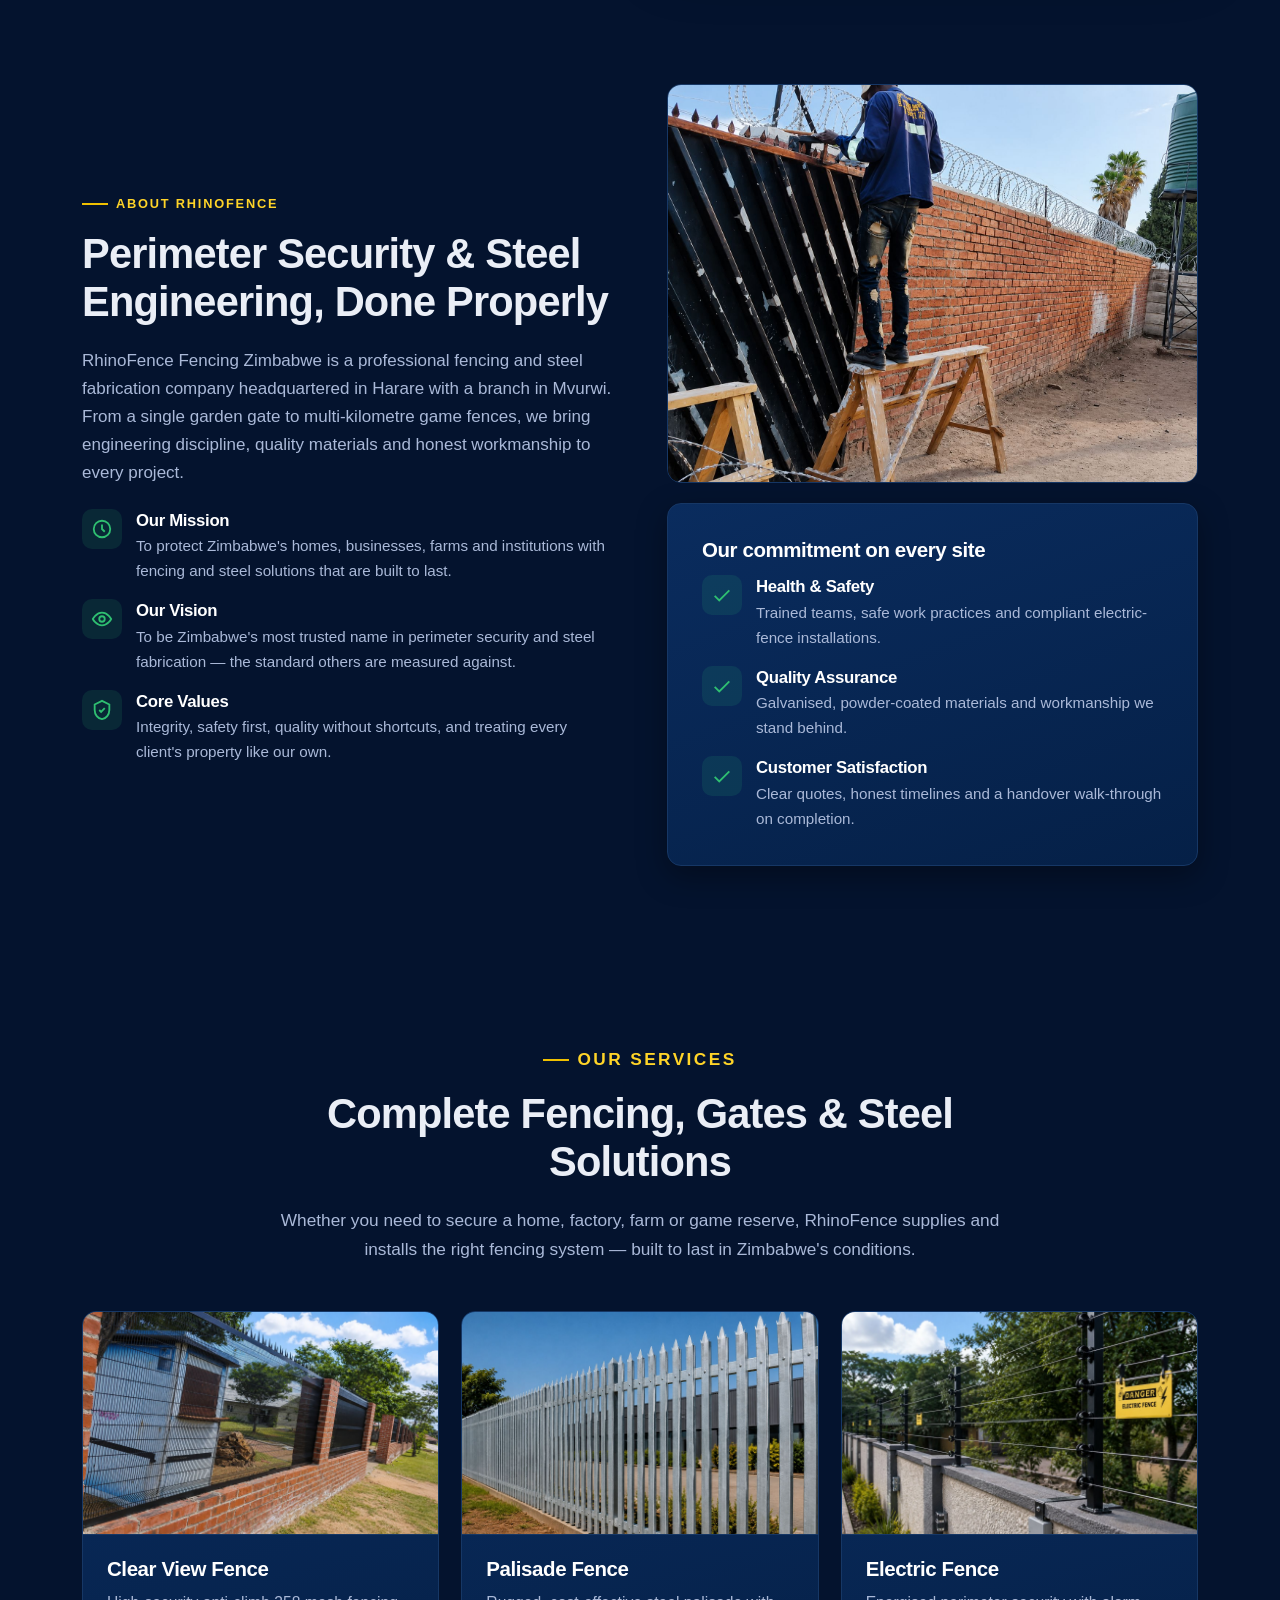
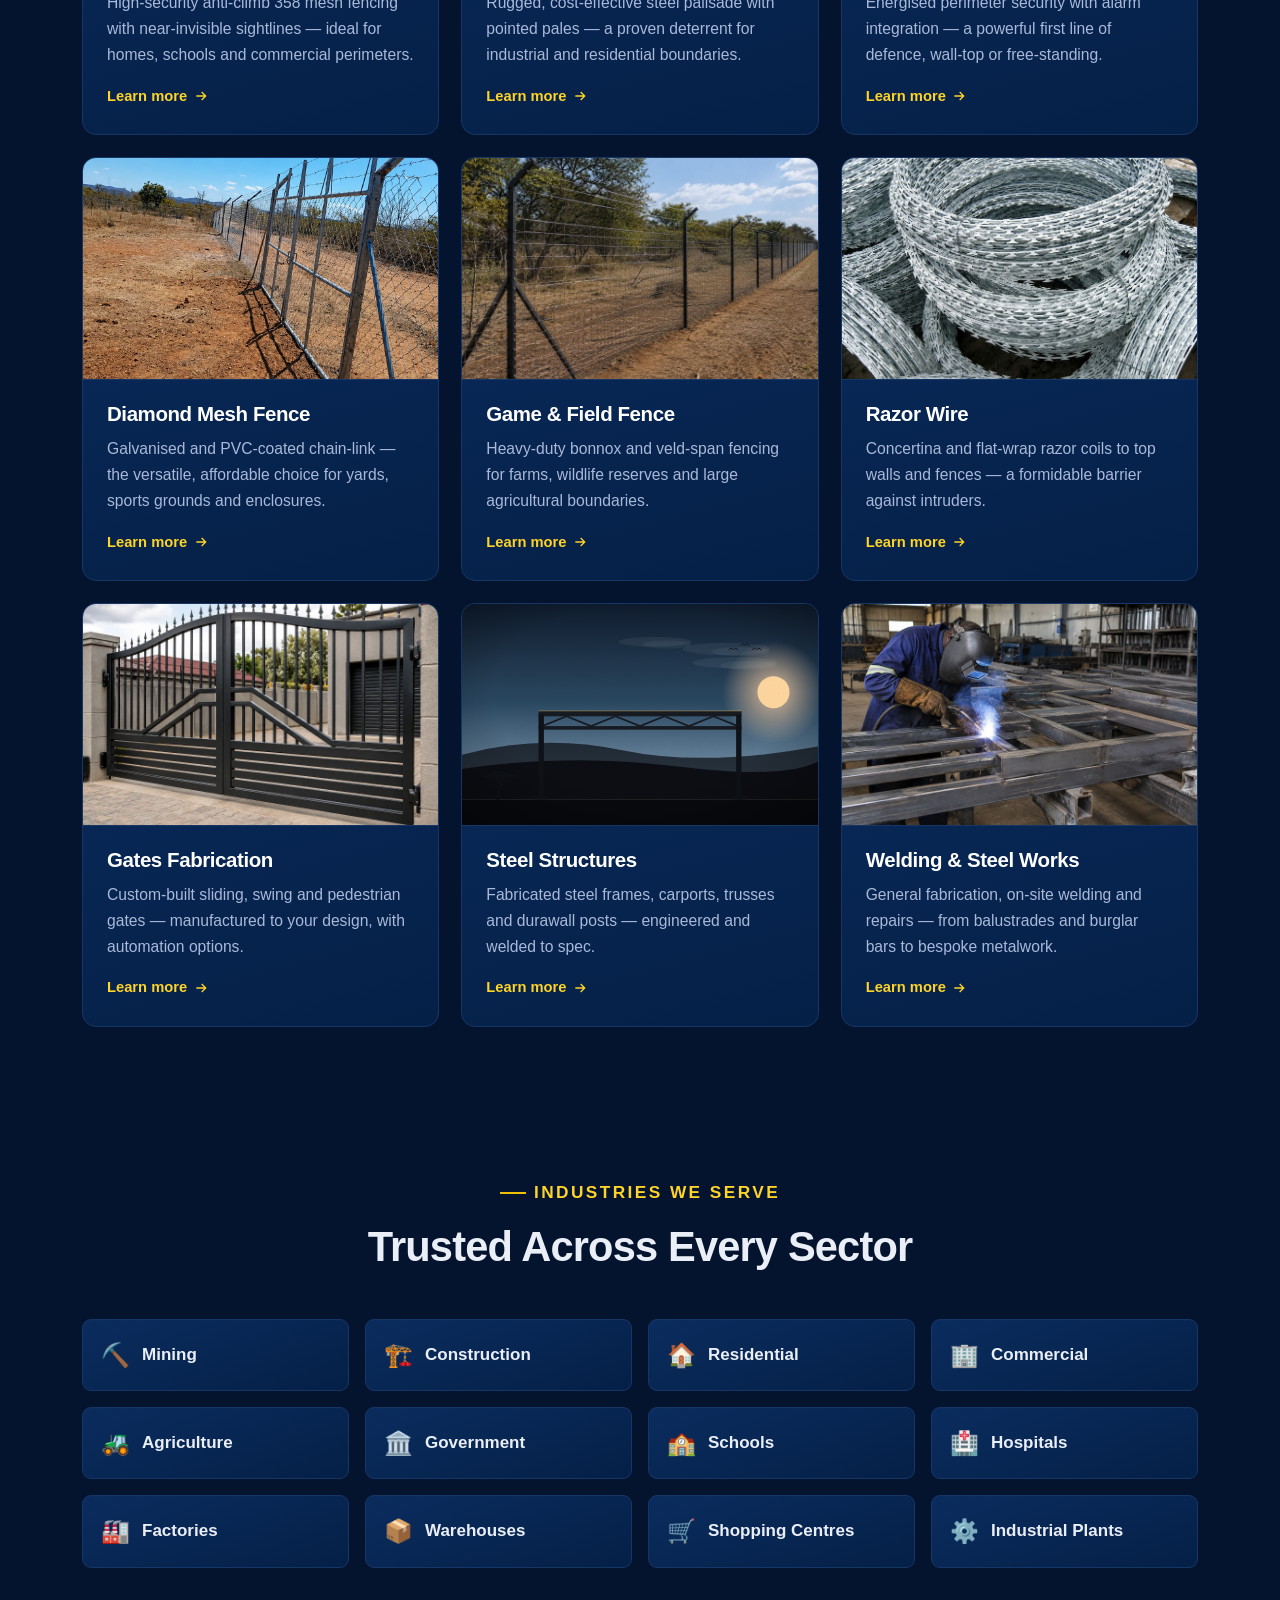
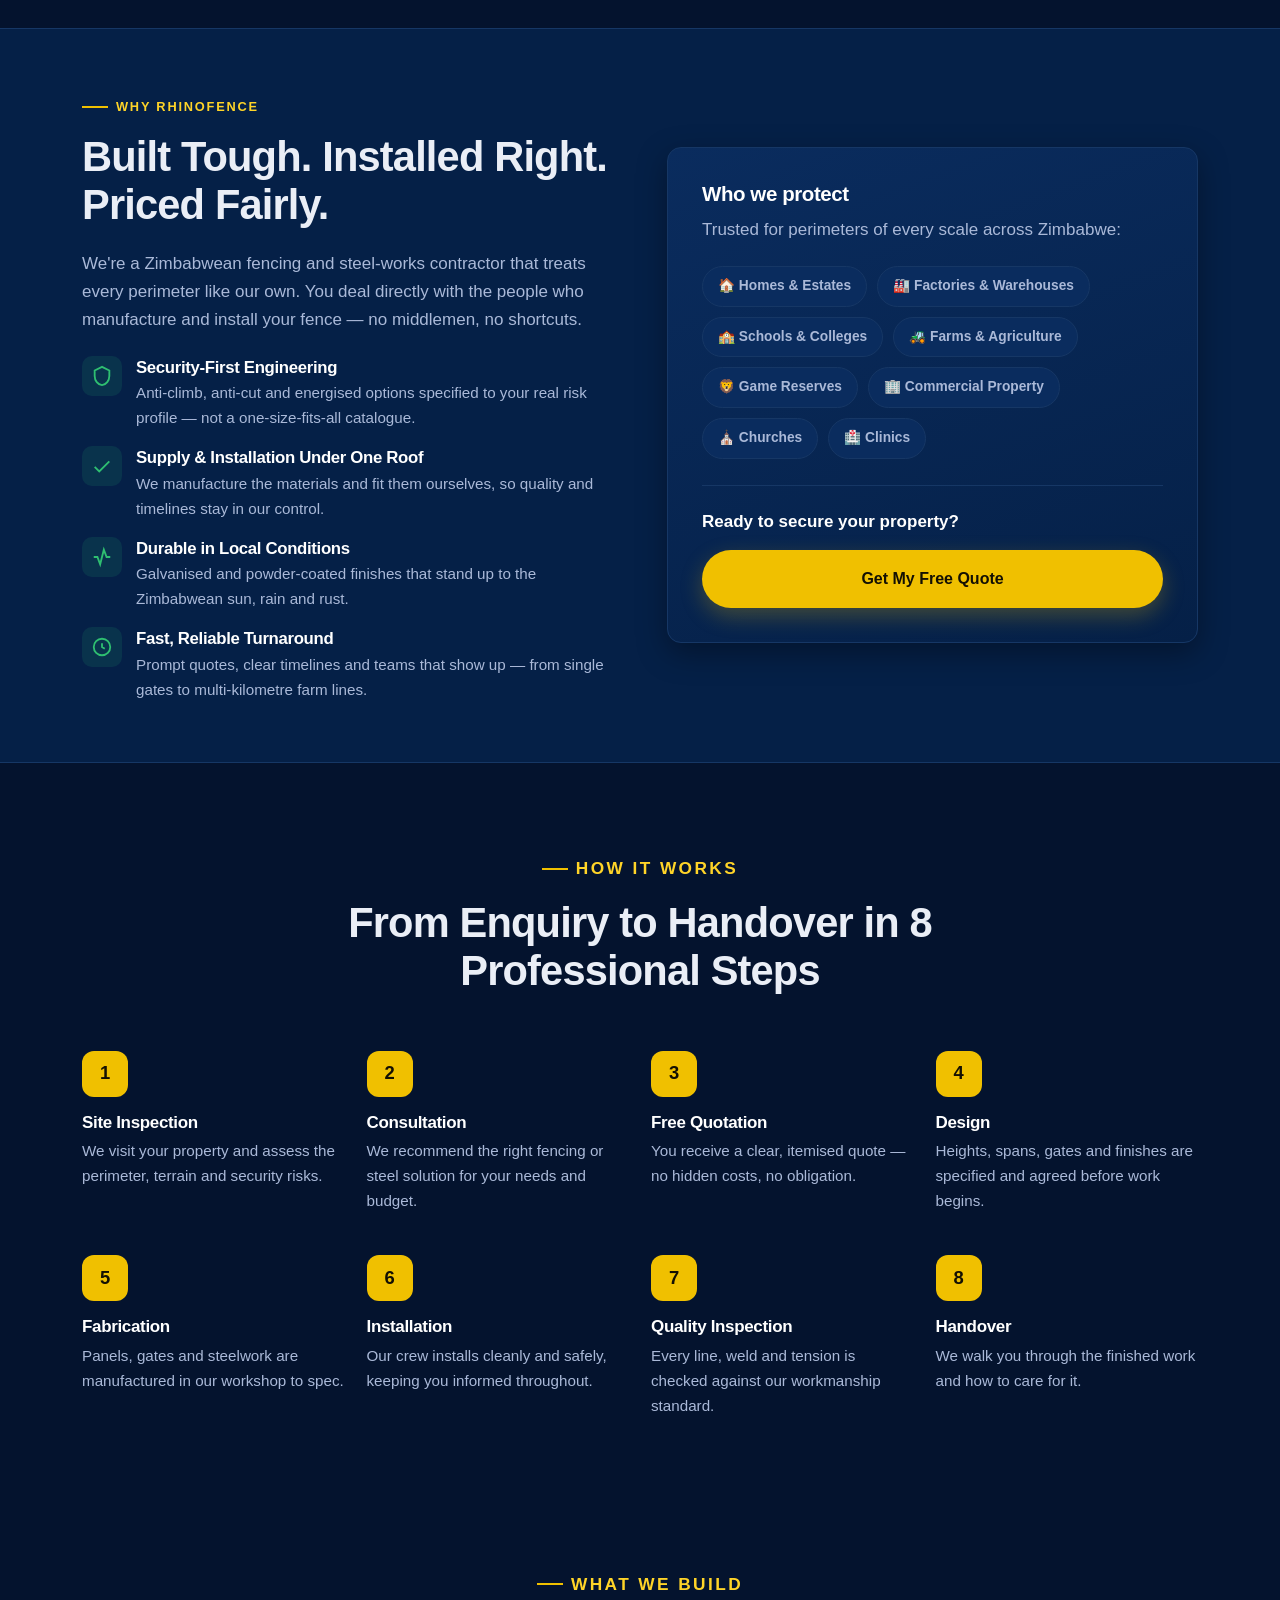
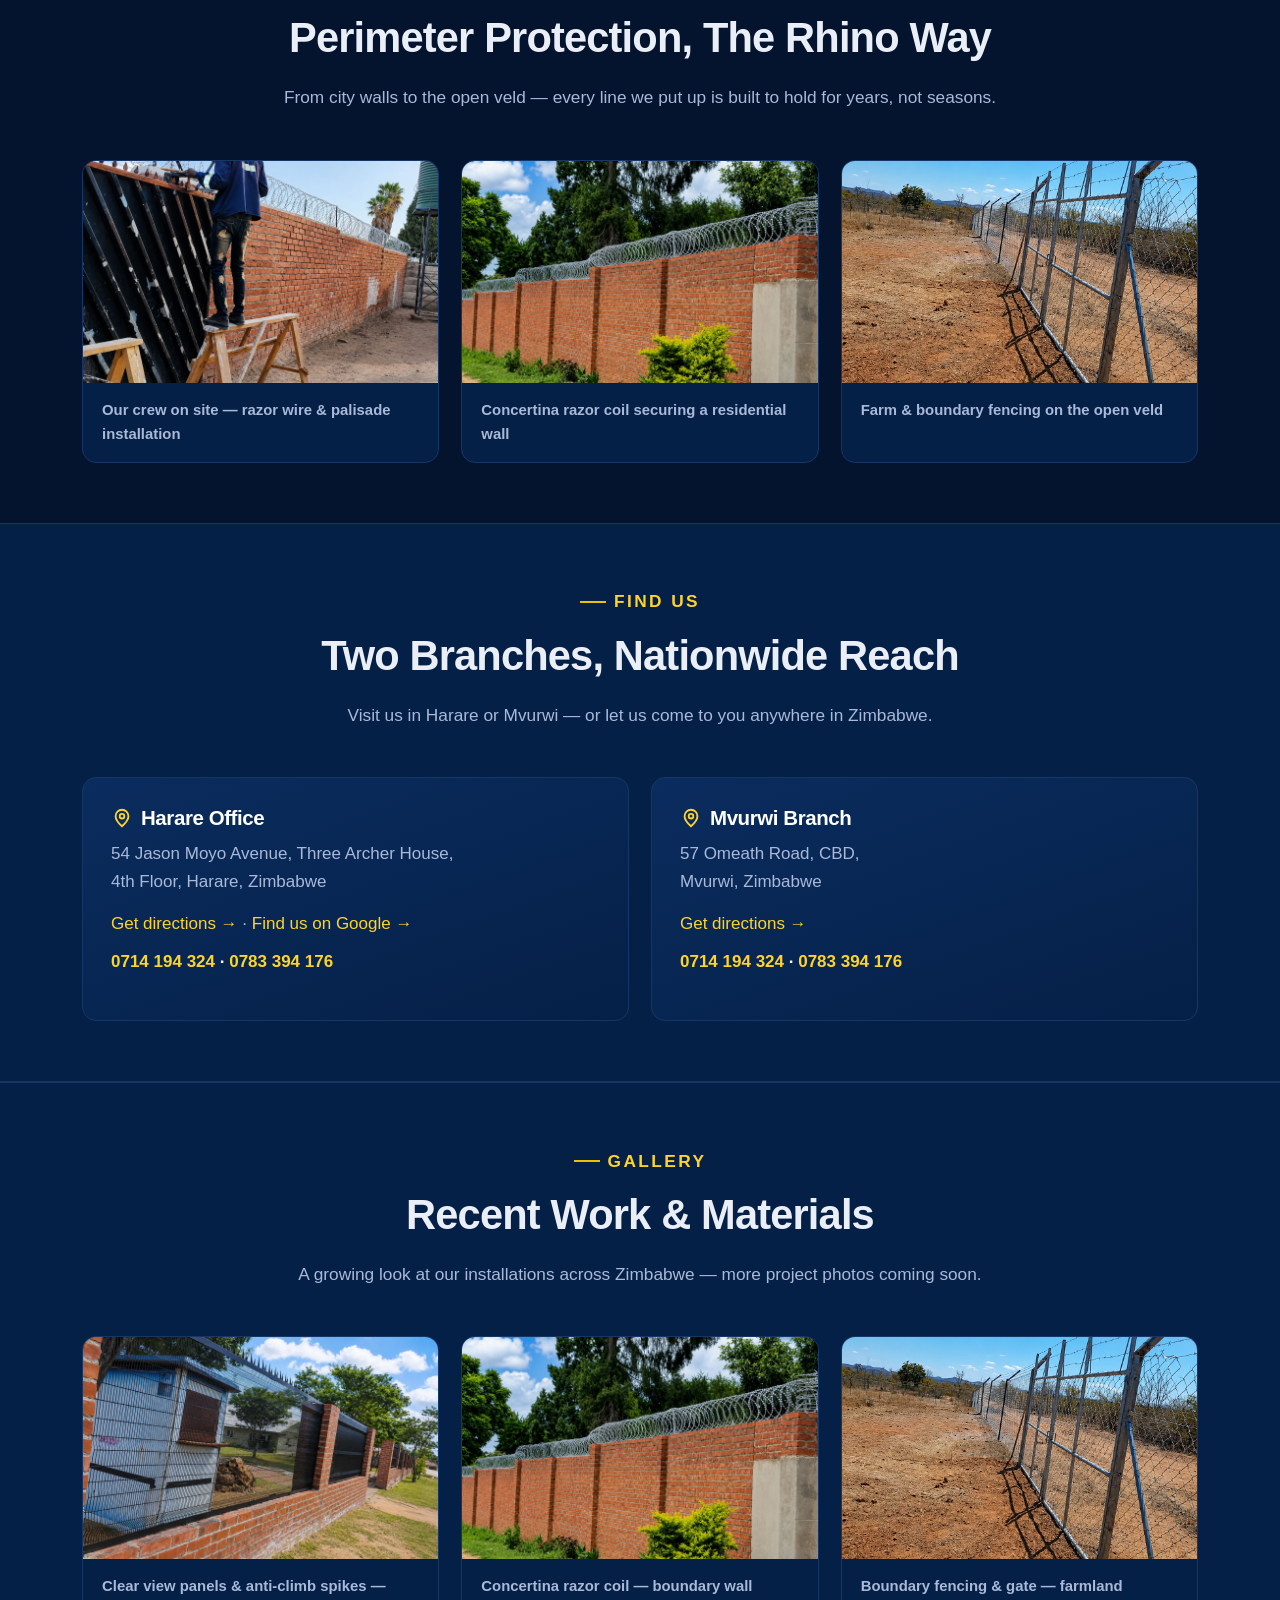
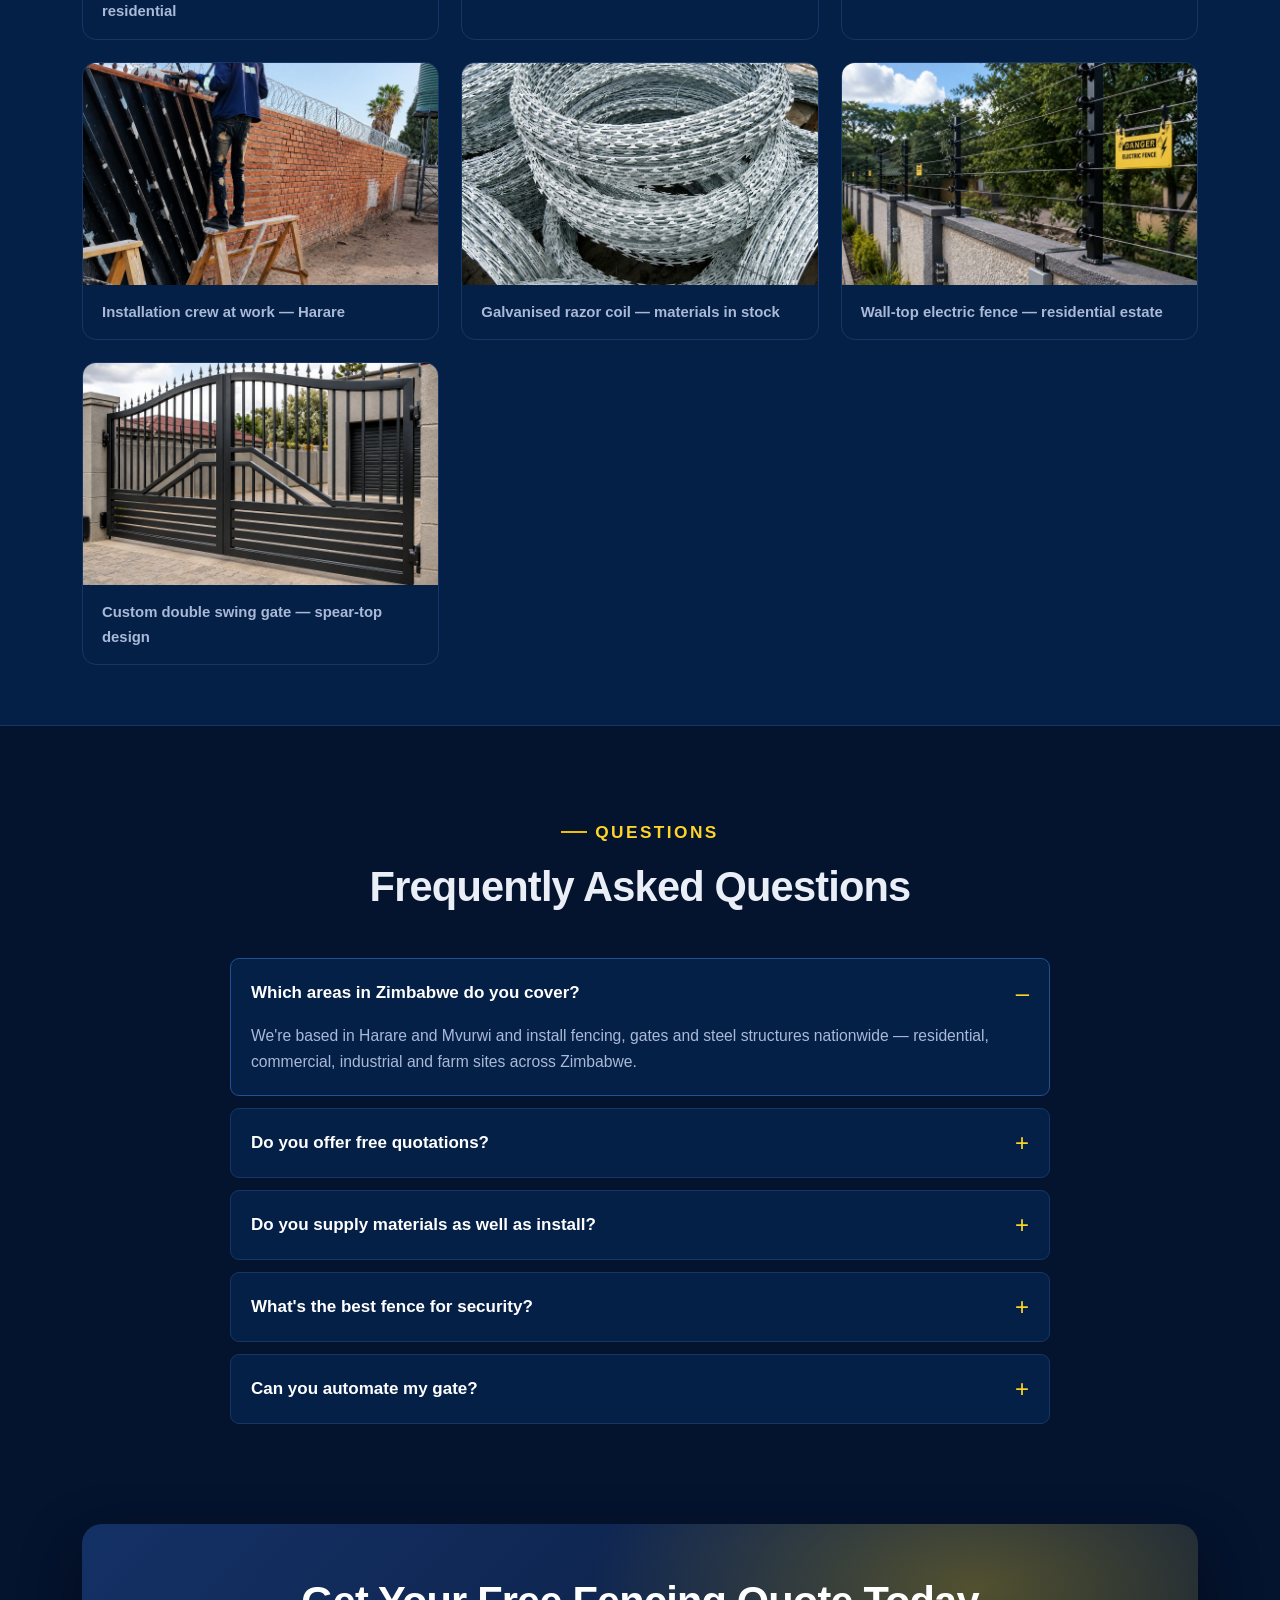
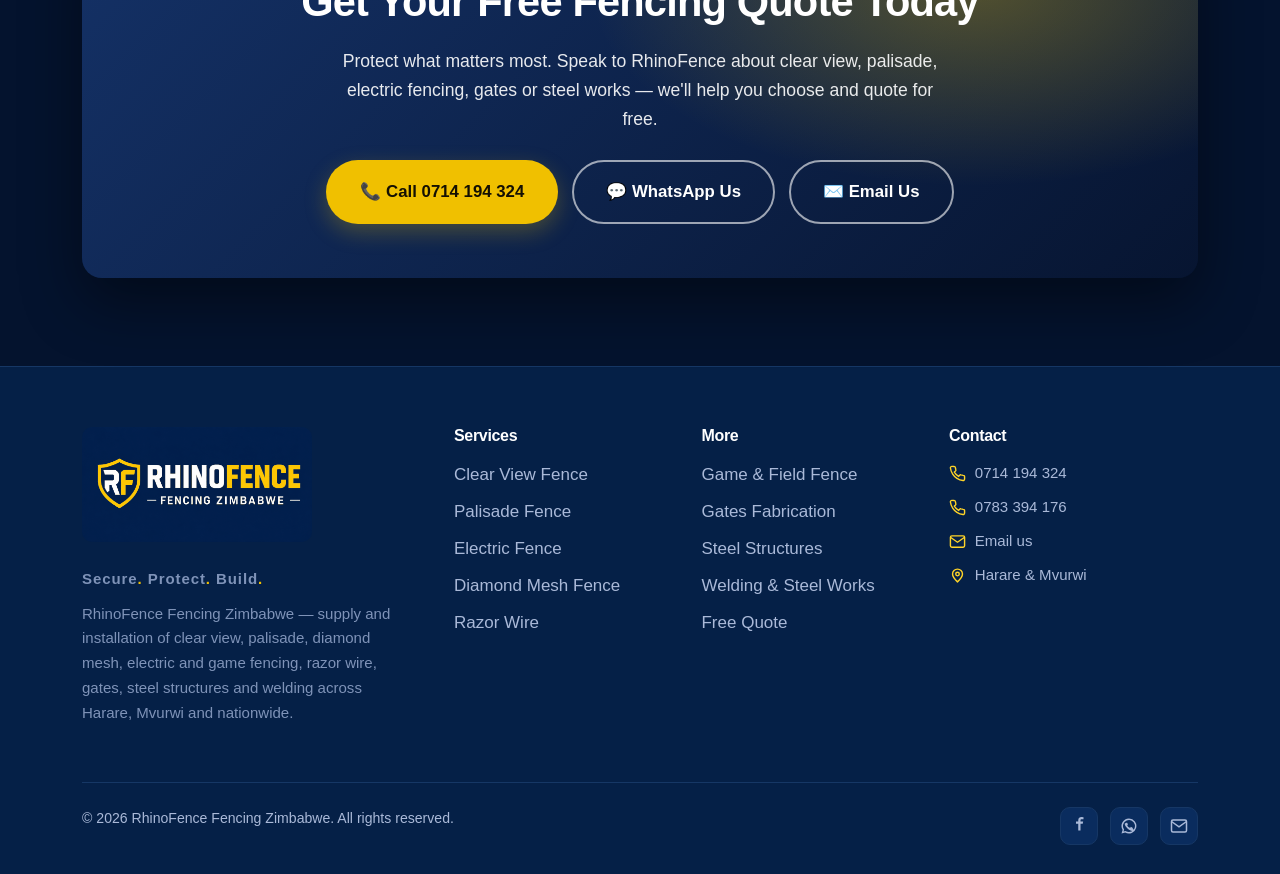
==== commit 7e34a161: "Link Google Business Profile to the website - Add the GBP profile link to LocalBusiness structured d" ====
--- a/index.html
+++ b/index.html
@@ -3,8 +3,7 @@
 <head>
 <meta charset="utf-8">
 <meta name="viewport" content="width=device-width, initial-scale=1">
-  <!-- Google Search Console Verification -->
-    <meta name="google-site-verification" content="VT709e-QjHFBOsOX7p2VowrBxHjDzdUEajk3Qvo1pLU" />
+<meta name="google-site-verification" content="VT709e-QjHFBOsOX7p2VowrBxHjDzdUEajk3Qvo1pLU">
 <meta name="theme-color" content="#081124">
 
 <title>RhinoFence Fencing Zimbabwe | Clear View, Palisade &amp; Electric Fencing Harare</title>
@@ -58,7 +57,11 @@
     { "@type": "City", "name": "Mvurwi" }
   ],
   "currenciesAccepted": "USD, ZWL",
-  "sameAs": [ "https://www.facebook.com/share/1DCCPf2GQW/" ],
+  "sameAs": [
+    "https://www.facebook.com/share/1DCCPf2GQW/",
+    "https://share.google/uyUssnE6B2Se1Pex4"
+  ],
+  "hasMap": "https://share.google/uyUssnE6B2Se1Pex4",
   "contactPoint": [{
     "@type": "ContactPoint",
     "telephone": "+263714194324",
@@ -72,7 +75,7 @@
       "name": "RhinoFence — Harare Office",
       "address": {
         "@type": "PostalAddress",
-        "streetAddress": "54 Jason Moyo, Three Archer House, 4th Floor",
+        "streetAddress": "54 Jason Moyo Avenue, Three Archer House, 4th Floor",
         "addressLocality": "Harare",
         "addressCountry": "ZW"
       }
@@ -522,7 +525,7 @@
       <div class="loc">
         <h3><svg viewBox="0 0 24 24" fill="none" stroke="currentColor" stroke-width="2"><path d="M12 21s7-6.3 7-11a7 7 0 1 0-14 0c0 4.7 7 11 7 11z"/><circle cx="12" cy="10" r="2.5"/></svg> Harare Office</h3>
         <address>54 Jason Moyo Avenue, Three Archer House,<br>4th Floor, Harare, Zimbabwe</address>
-        <p style="margin:0 0 10px"><a href="https://www.google.com/maps/search/?api=1&amp;query=Three+Anchor+House+54+Jason+Moyo+Avenue+Harare" target="_blank" rel="noopener">Get directions →</a></p>
+        <p style="margin:0 0 10px"><a href="https://www.google.com/maps/search/?api=1&amp;query=Three+Archer+House+54+Jason+Moyo+Avenue+Harare" target="_blank" rel="noopener">Get directions →</a> · <a href="https://share.google/uyUssnE6B2Se1Pex4" target="_blank" rel="noopener">Find us on Google →</a></p>
         <p class="tel"><a href="tel:+263714194324">0714 194 324</a> · <a href="tel:+263783394176">0783 394 176</a></p>
       </div>
       <div class="loc">
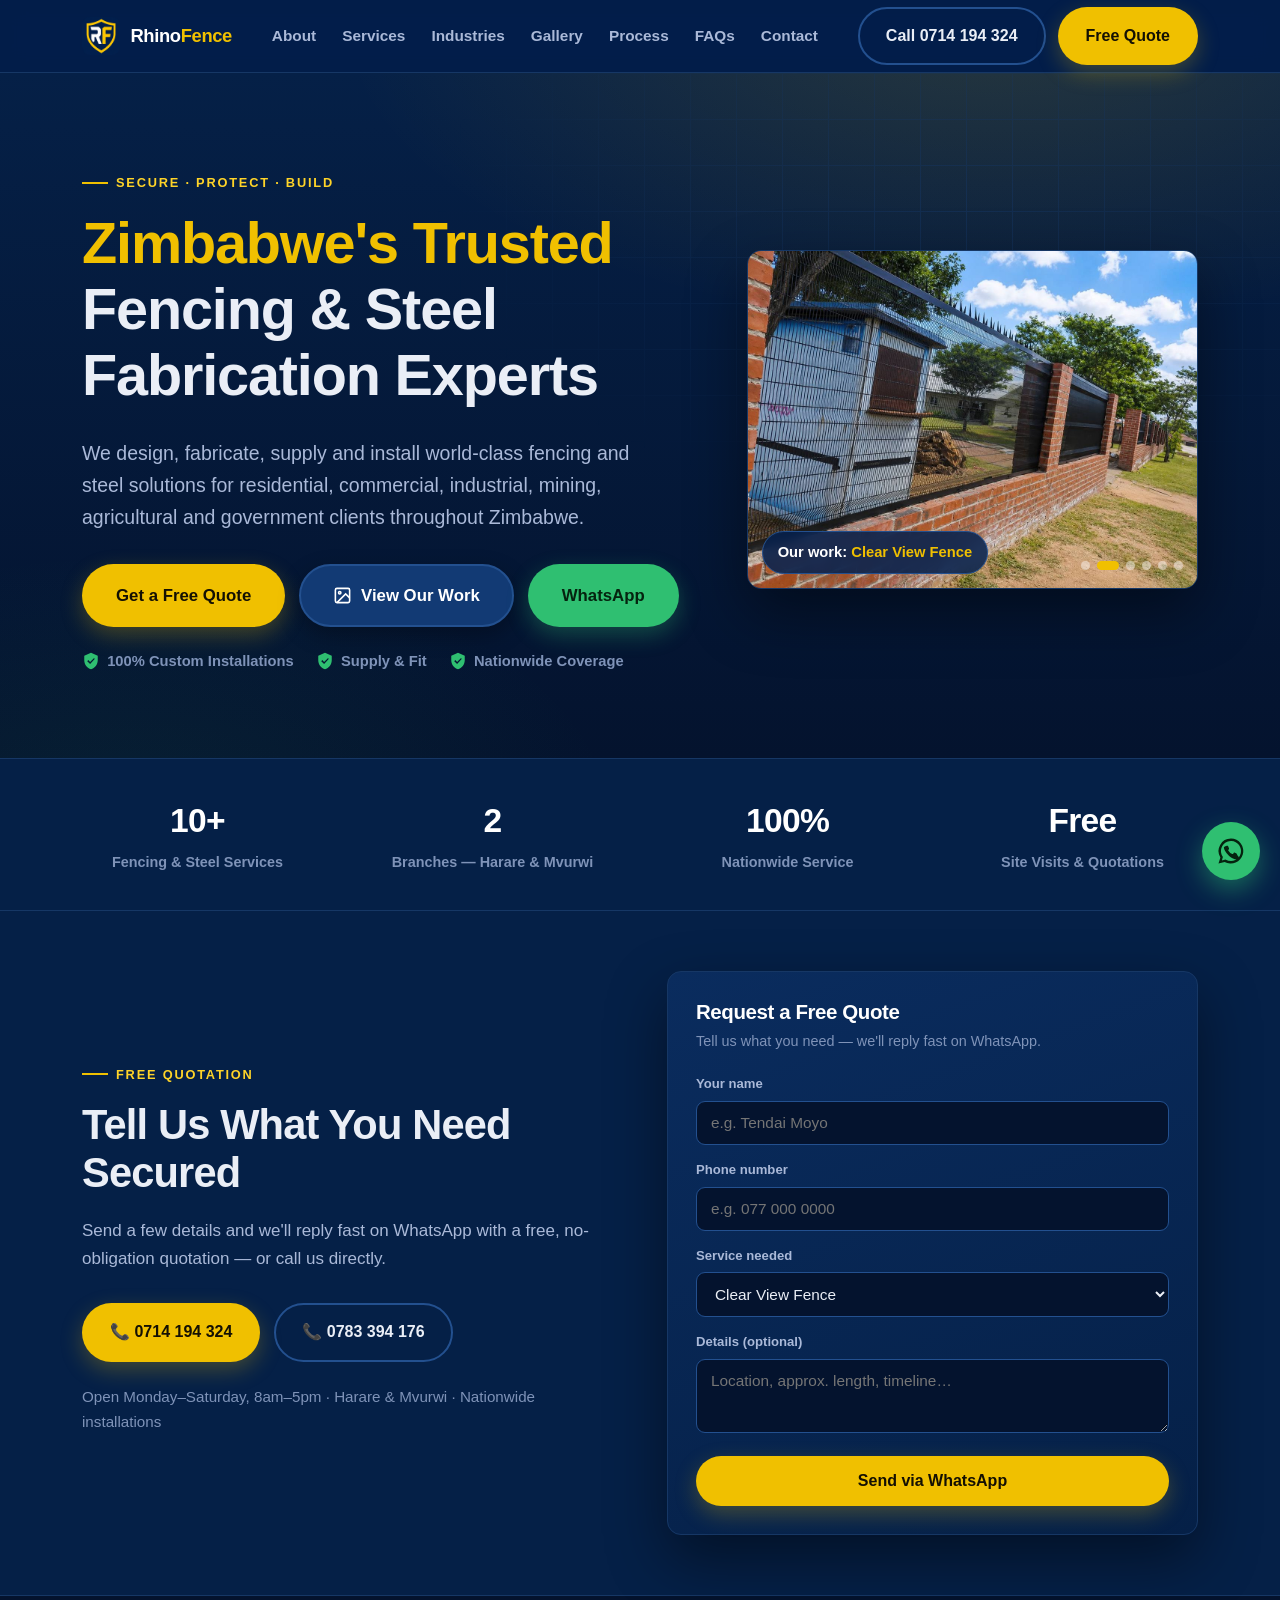
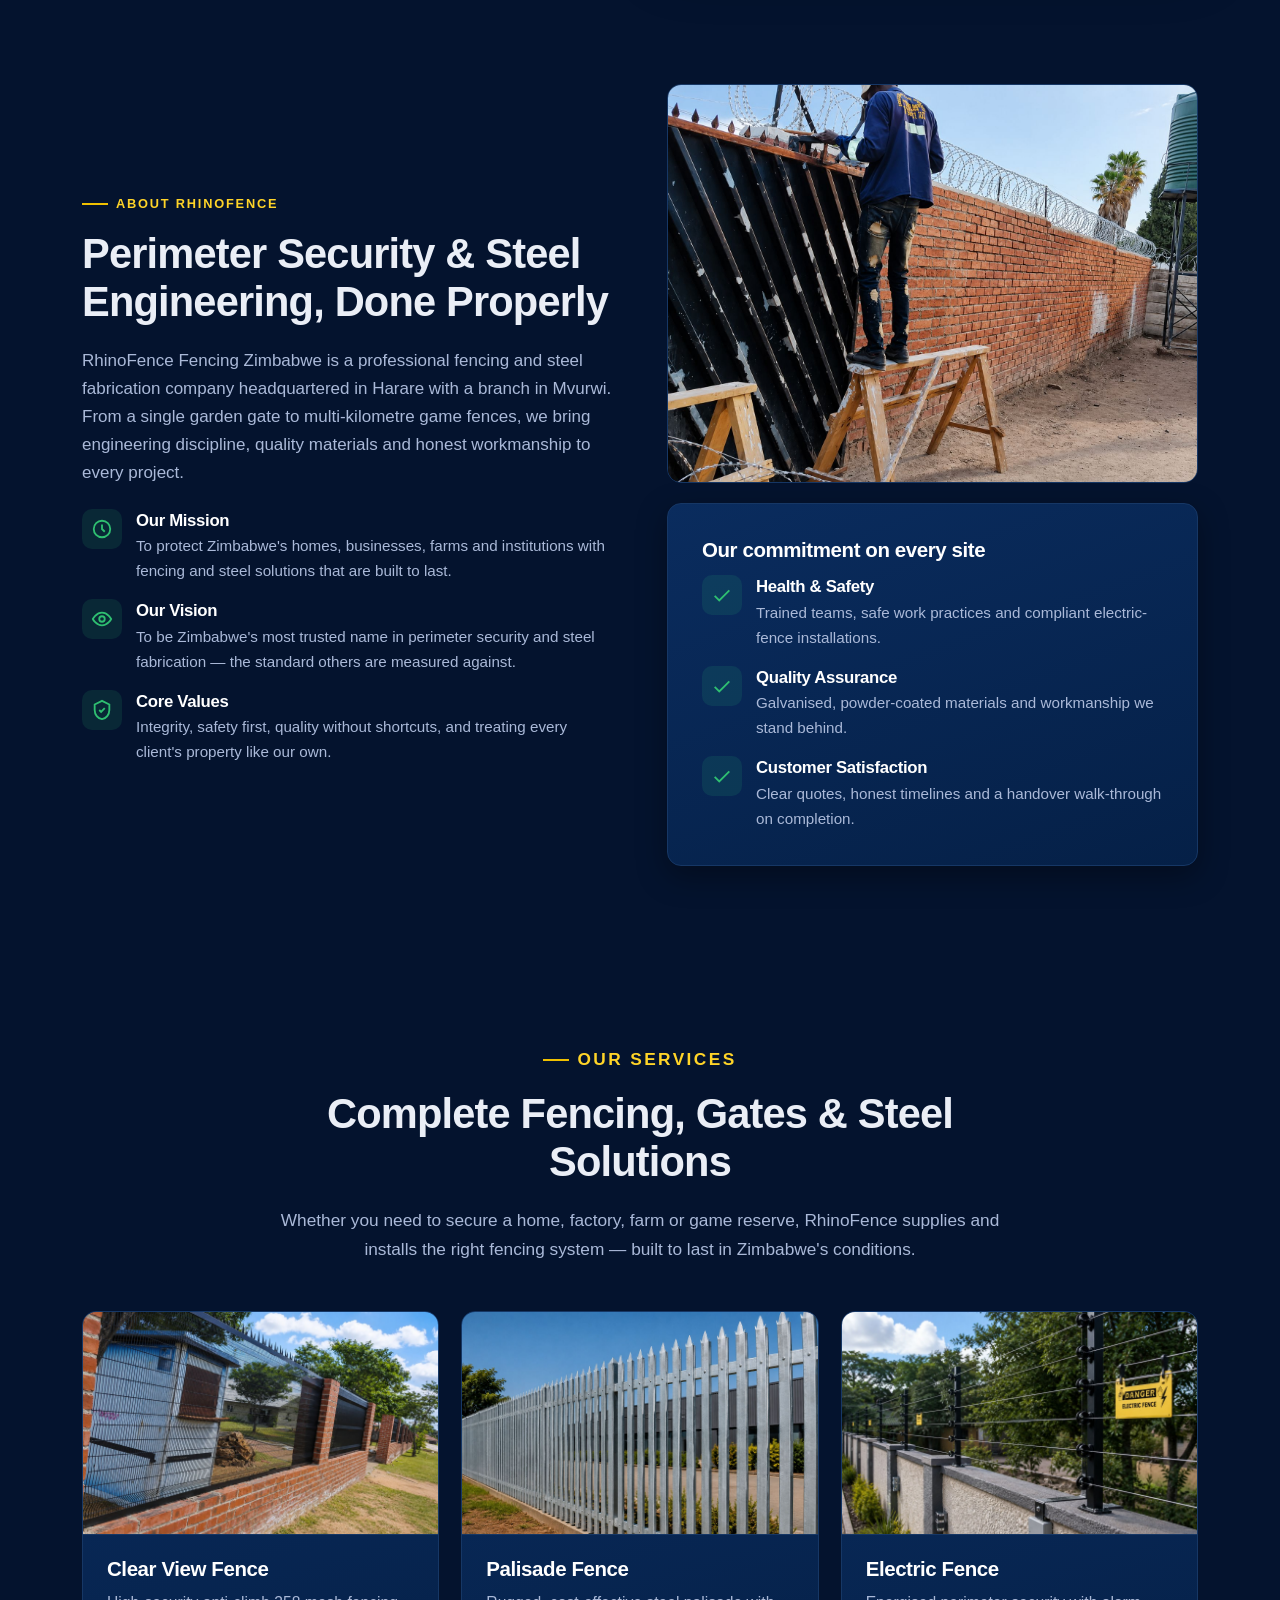
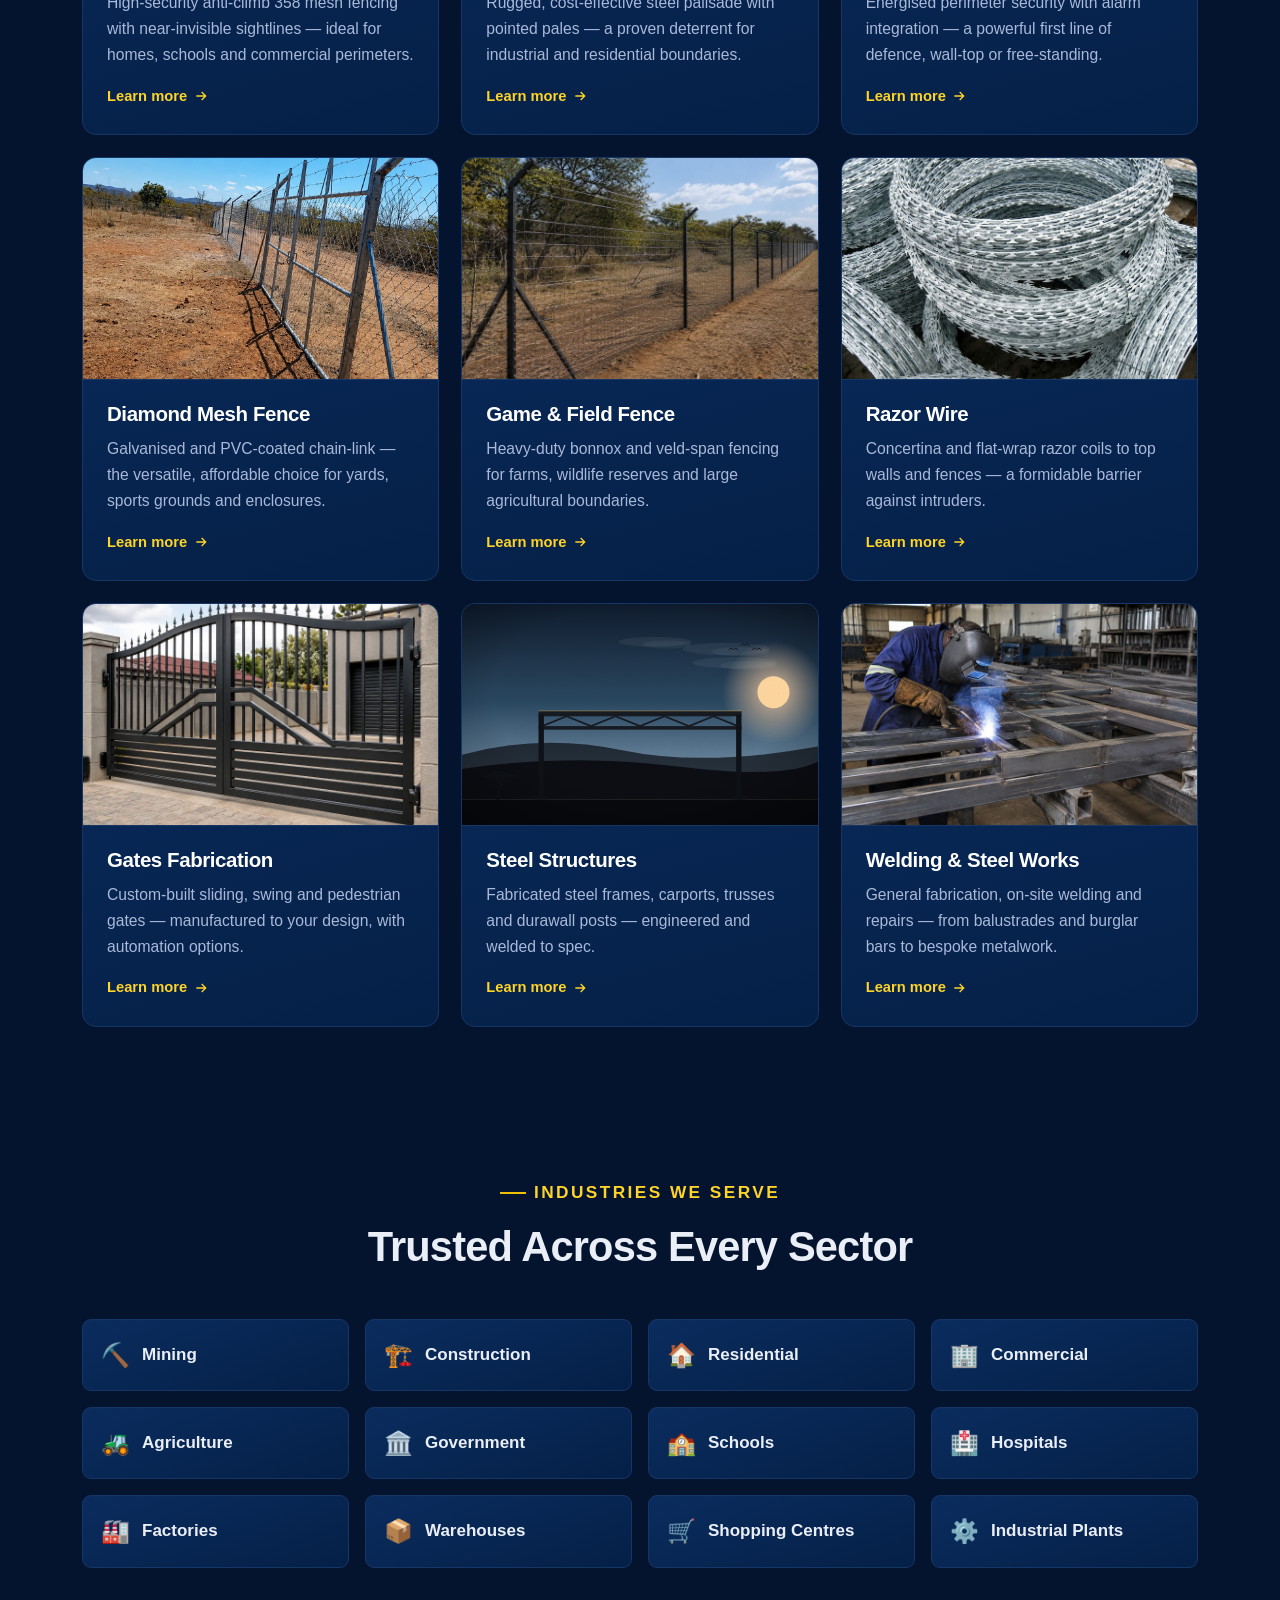
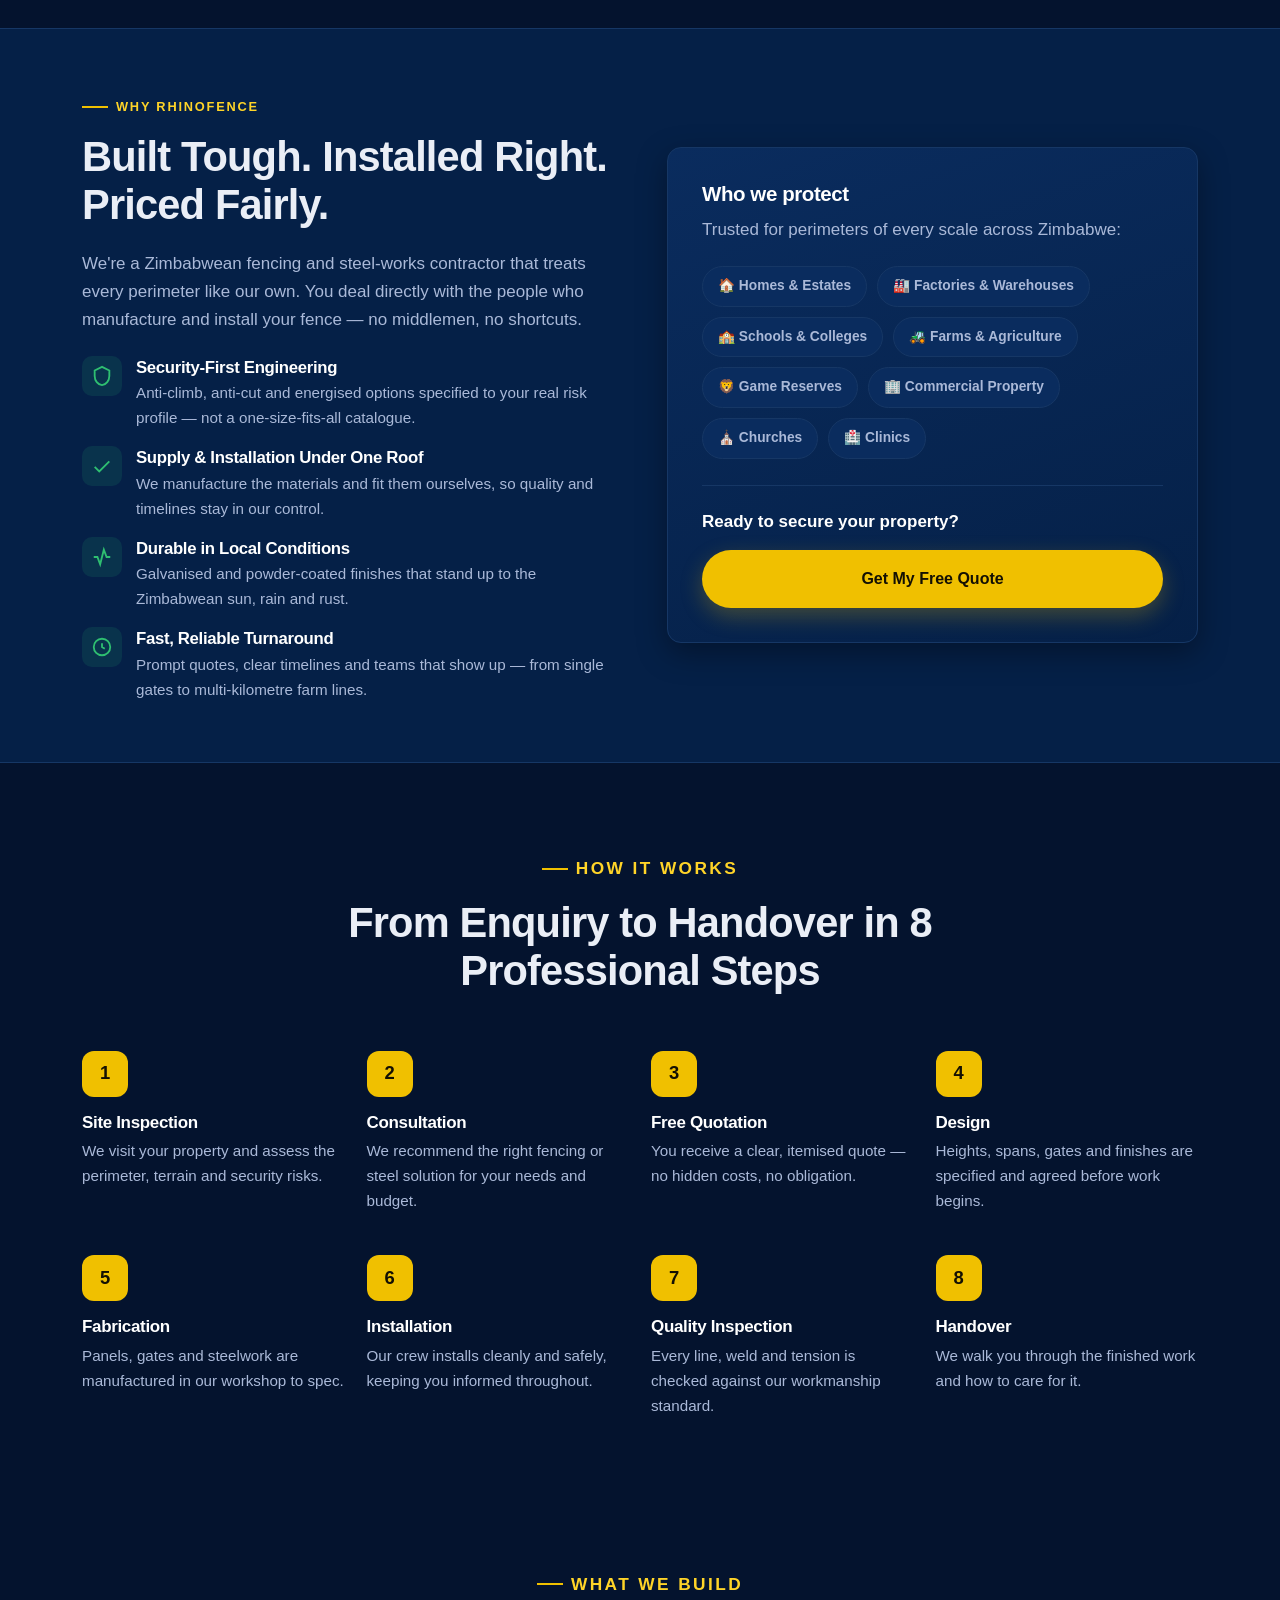
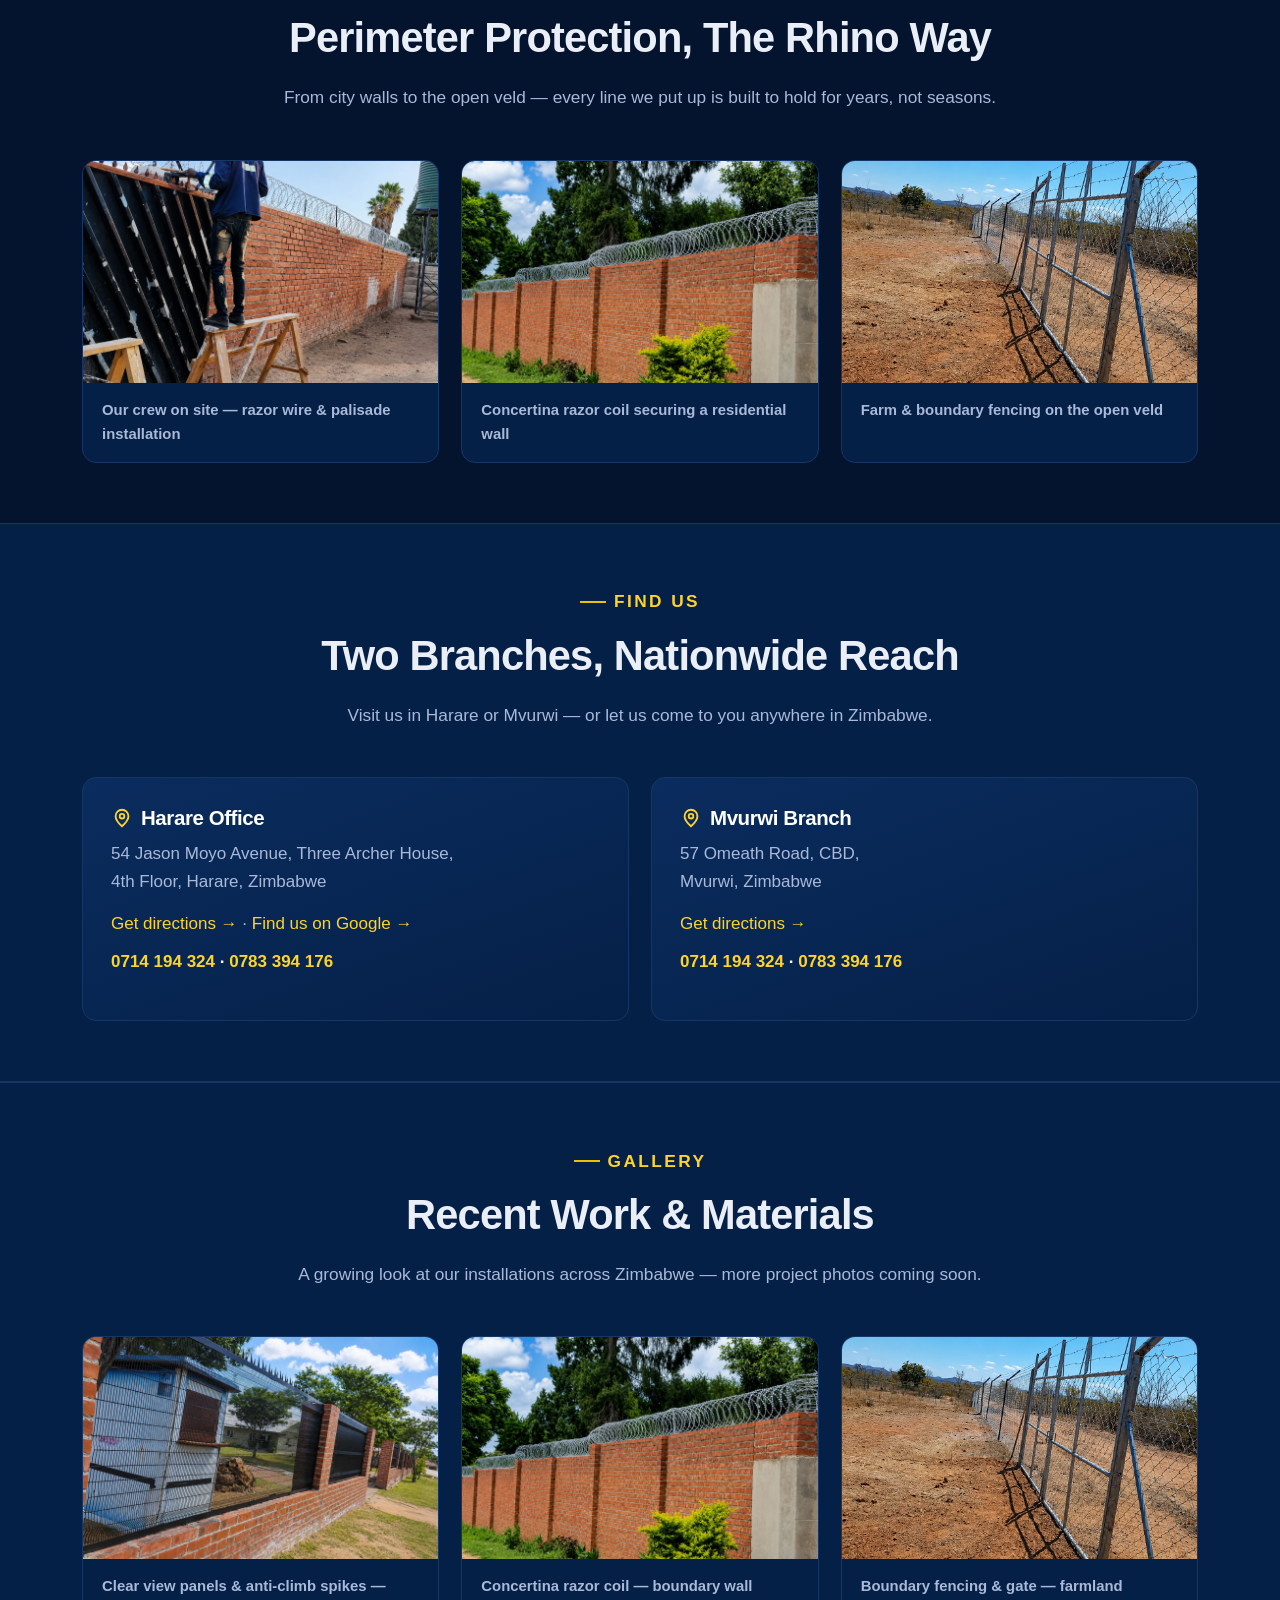
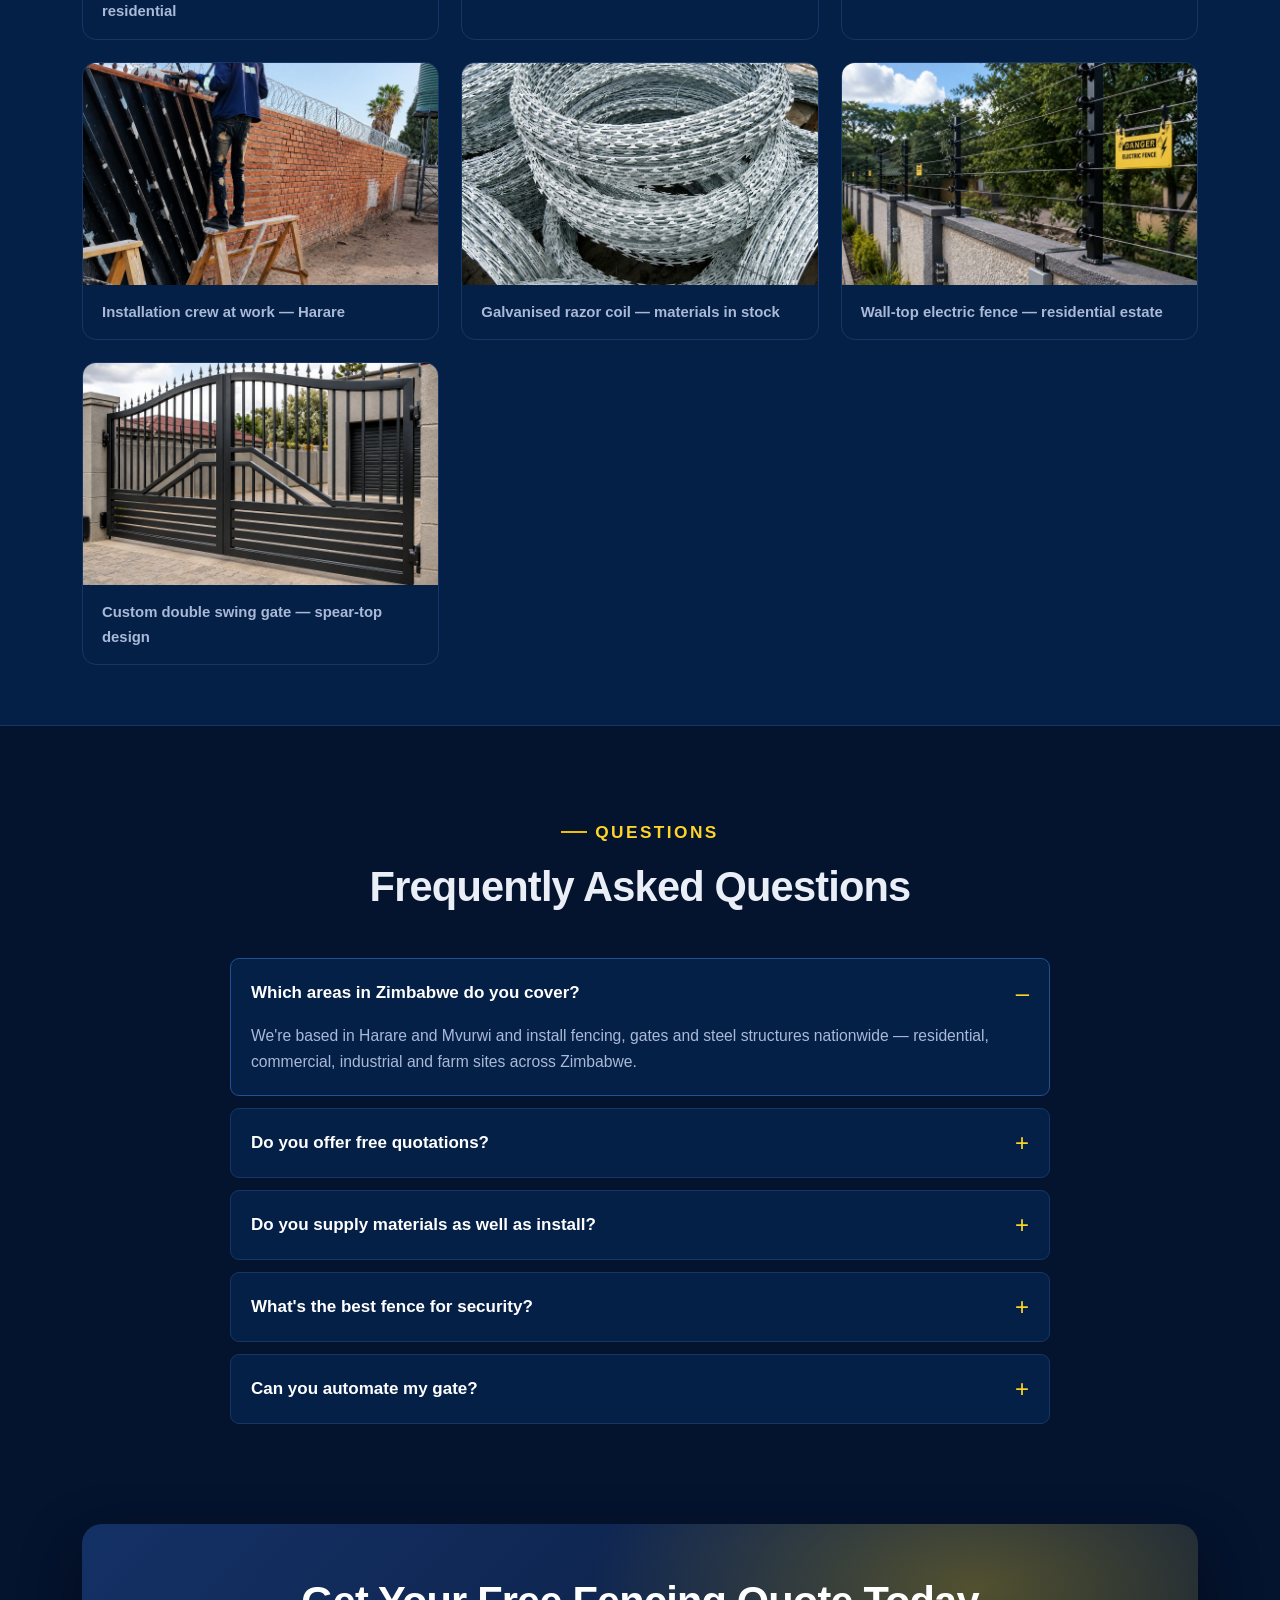
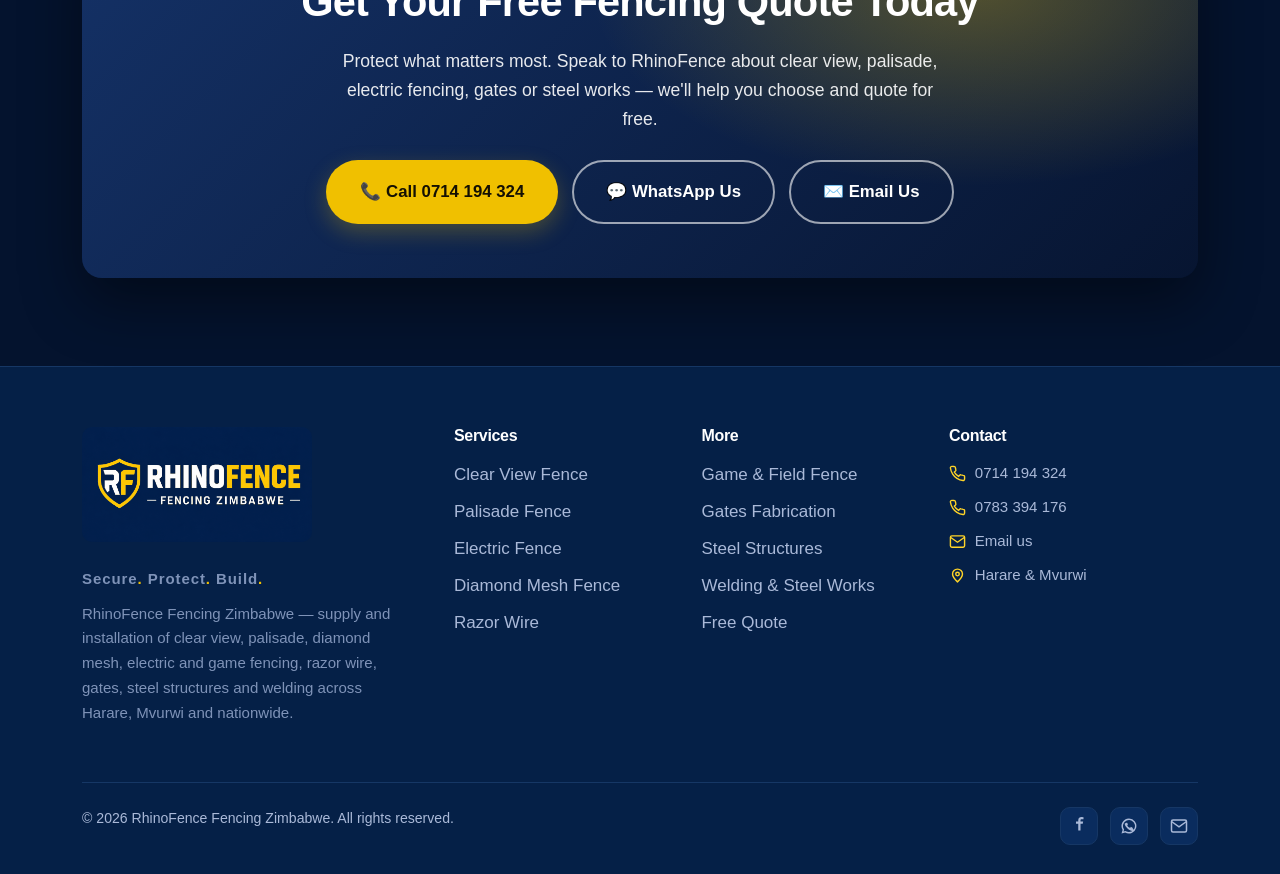
==== commit 662d1283: "Add exact geo coordinates to structured data and directions link - GeoCoordinates (-17.7412627, 31.0" ====
--- a/index.html
+++ b/index.html
@@ -62,6 +62,11 @@
     "https://share.google/uyUssnE6B2Se1Pex4"
   ],
   "hasMap": "https://share.google/uyUssnE6B2Se1Pex4",
+  "geo": {
+    "@type": "GeoCoordinates",
+    "latitude": -17.7412627,
+    "longitude": 31.0258023
+  },
   "contactPoint": [{
     "@type": "ContactPoint",
     "telephone": "+263714194324",
@@ -78,6 +83,11 @@
         "streetAddress": "54 Jason Moyo Avenue, Three Archer House, 4th Floor",
         "addressLocality": "Harare",
         "addressCountry": "ZW"
+      },
+      "geo": {
+        "@type": "GeoCoordinates",
+        "latitude": -17.7412627,
+        "longitude": 31.0258023
       }
     },
     {
@@ -525,7 +535,7 @@
       <div class="loc">
         <h3><svg viewBox="0 0 24 24" fill="none" stroke="currentColor" stroke-width="2"><path d="M12 21s7-6.3 7-11a7 7 0 1 0-14 0c0 4.7 7 11 7 11z"/><circle cx="12" cy="10" r="2.5"/></svg> Harare Office</h3>
         <address>54 Jason Moyo Avenue, Three Archer House,<br>4th Floor, Harare, Zimbabwe</address>
-        <p style="margin:0 0 10px"><a href="https://www.google.com/maps/search/?api=1&amp;query=Three+Archer+House+54+Jason+Moyo+Avenue+Harare" target="_blank" rel="noopener">Get directions →</a> · <a href="https://share.google/uyUssnE6B2Se1Pex4" target="_blank" rel="noopener">Find us on Google →</a></p>
+        <p style="margin:0 0 10px"><a href="https://www.google.com/maps/search/?api=1&amp;query=-17.7412627,31.0258023" target="_blank" rel="noopener">Get directions →</a> · <a href="https://share.google/uyUssnE6B2Se1Pex4" target="_blank" rel="noopener">Find us on Google →</a></p>
         <p class="tel"><a href="tel:+263714194324">0714 194 324</a> · <a href="tel:+263783394176">0783 394 176</a></p>
       </div>
       <div class="loc">
